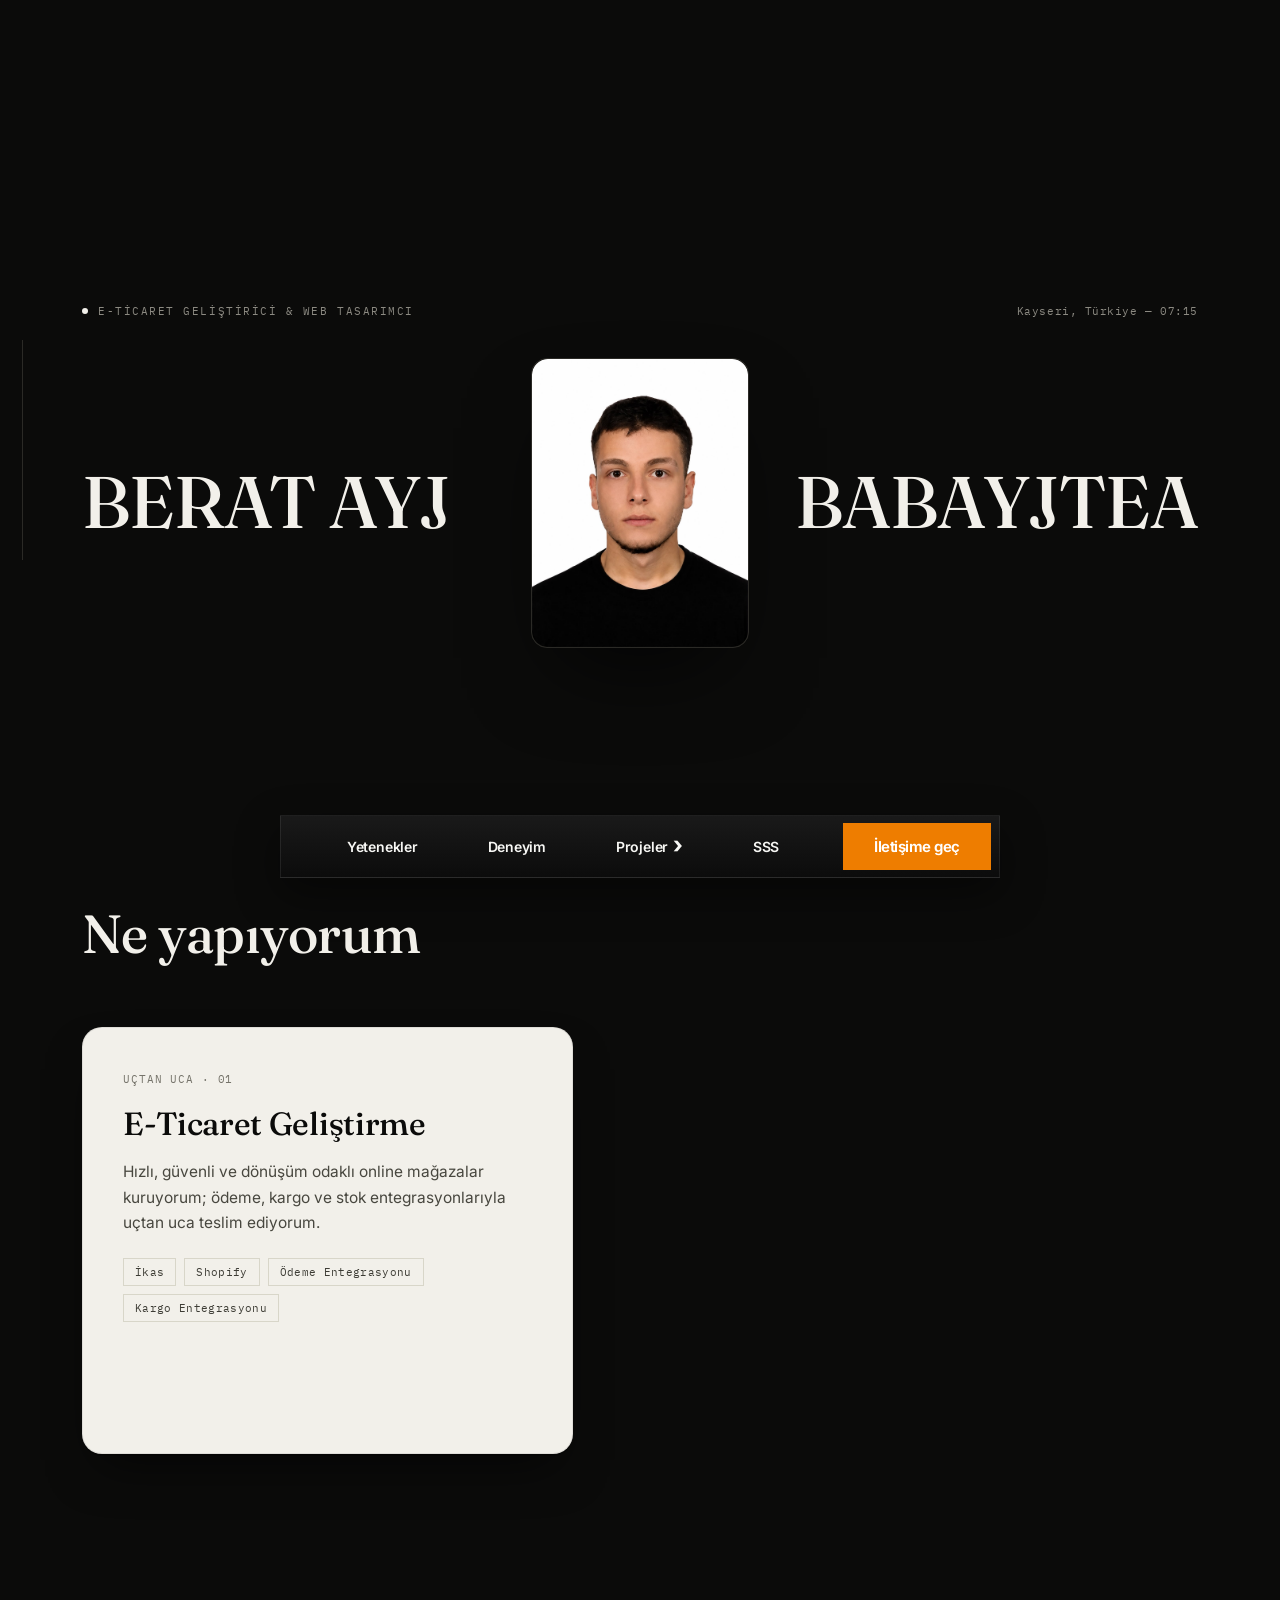
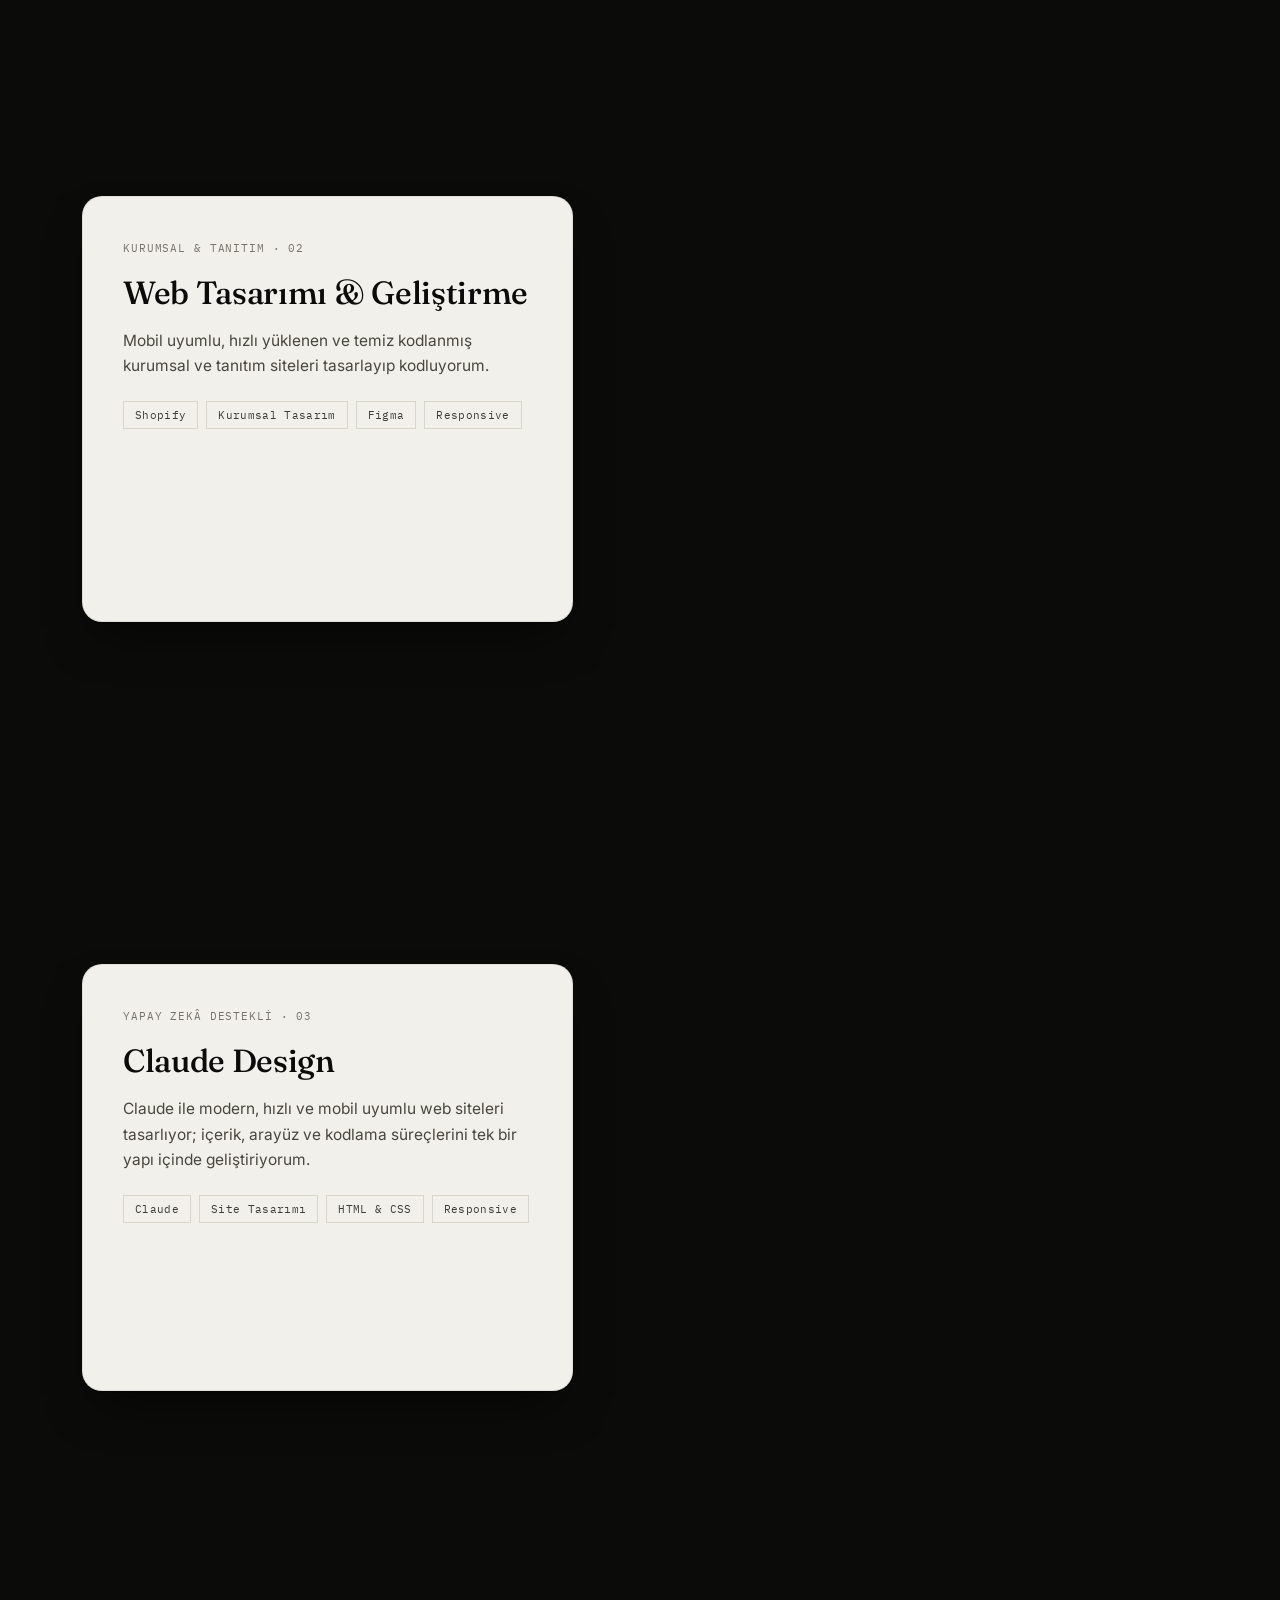
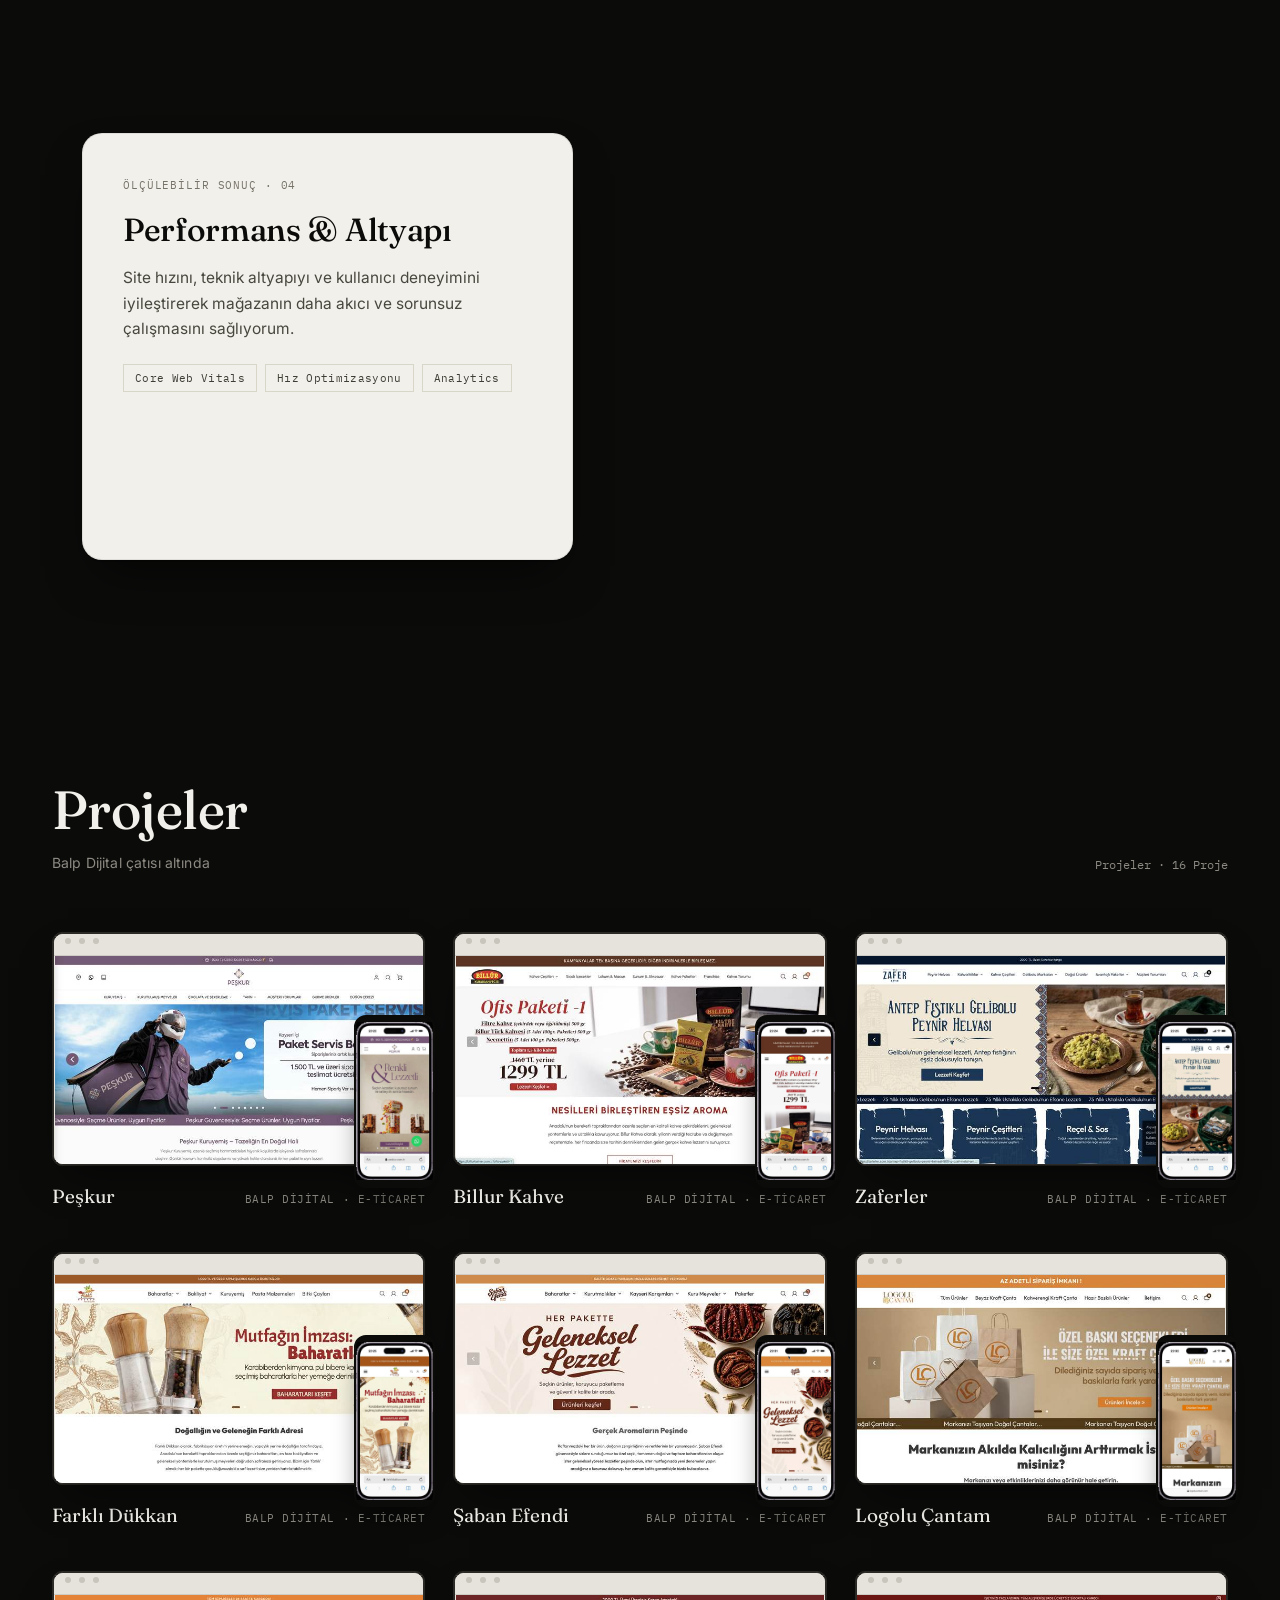
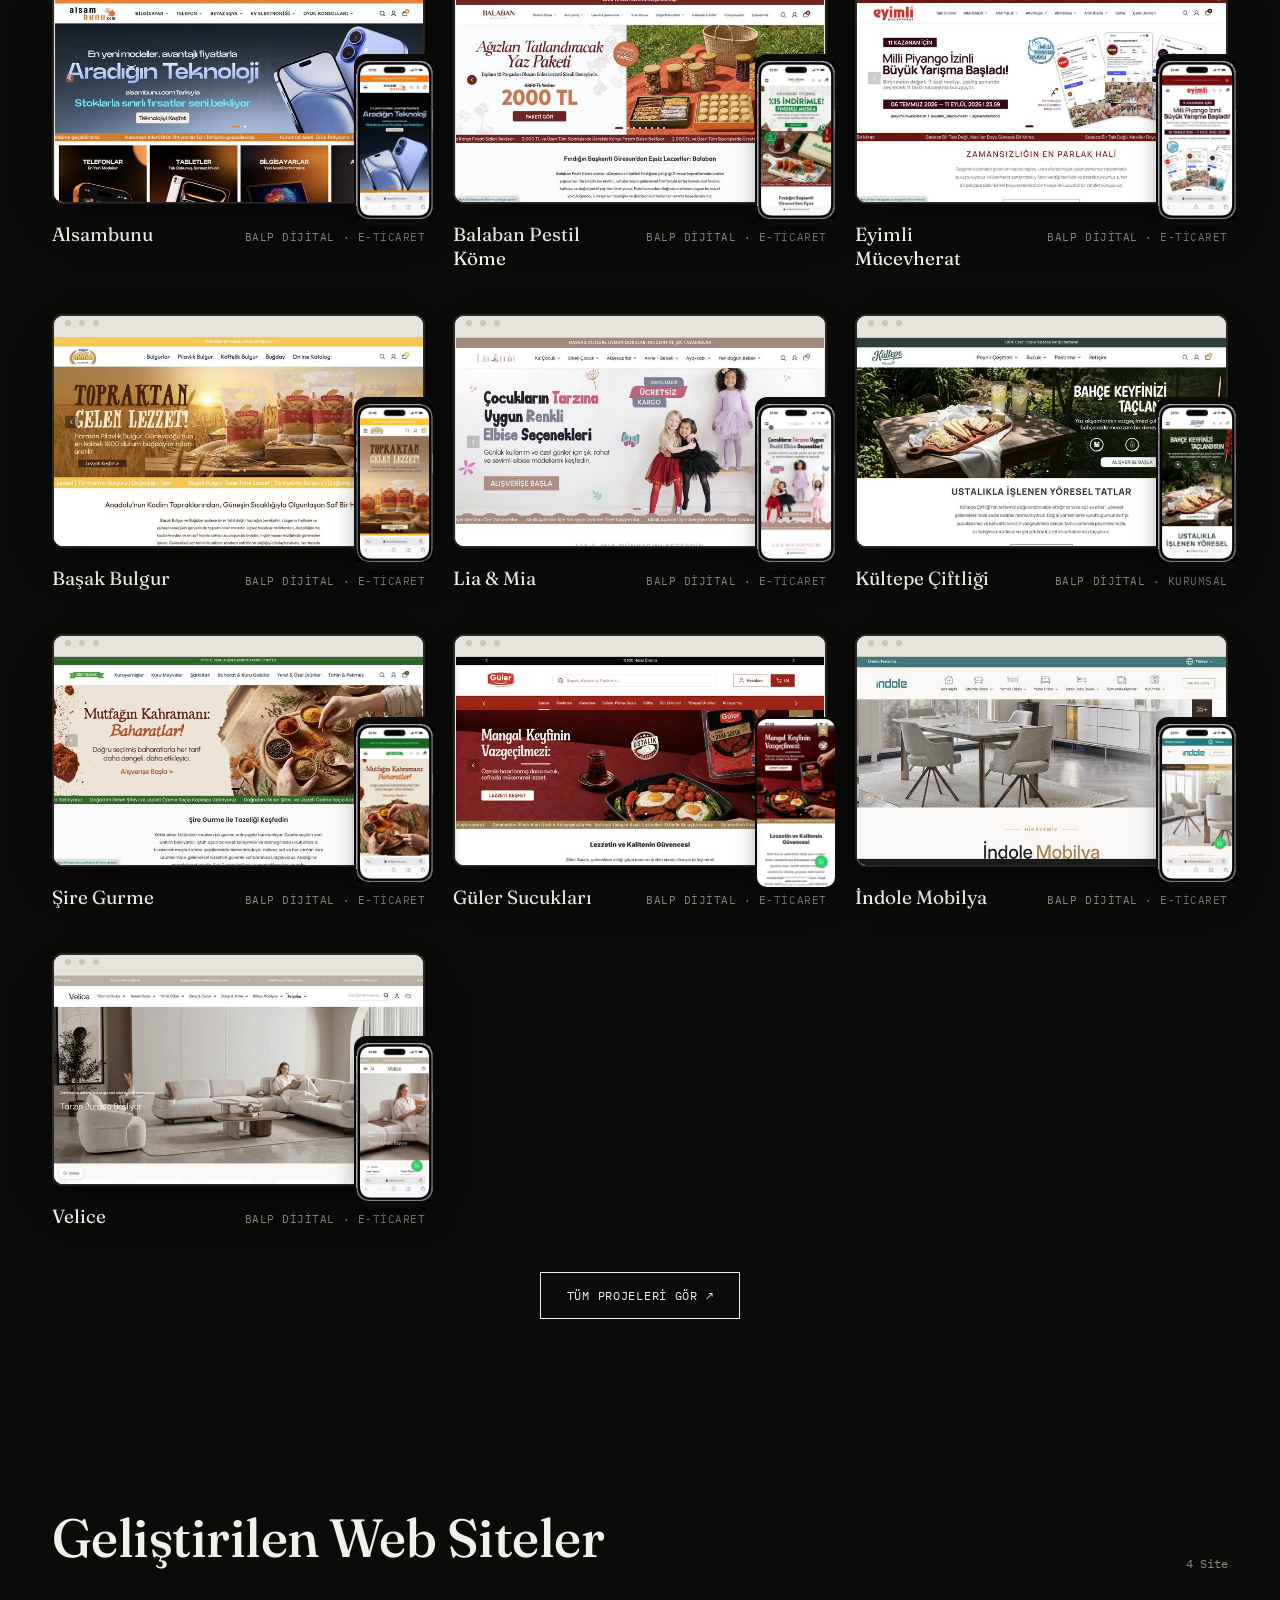
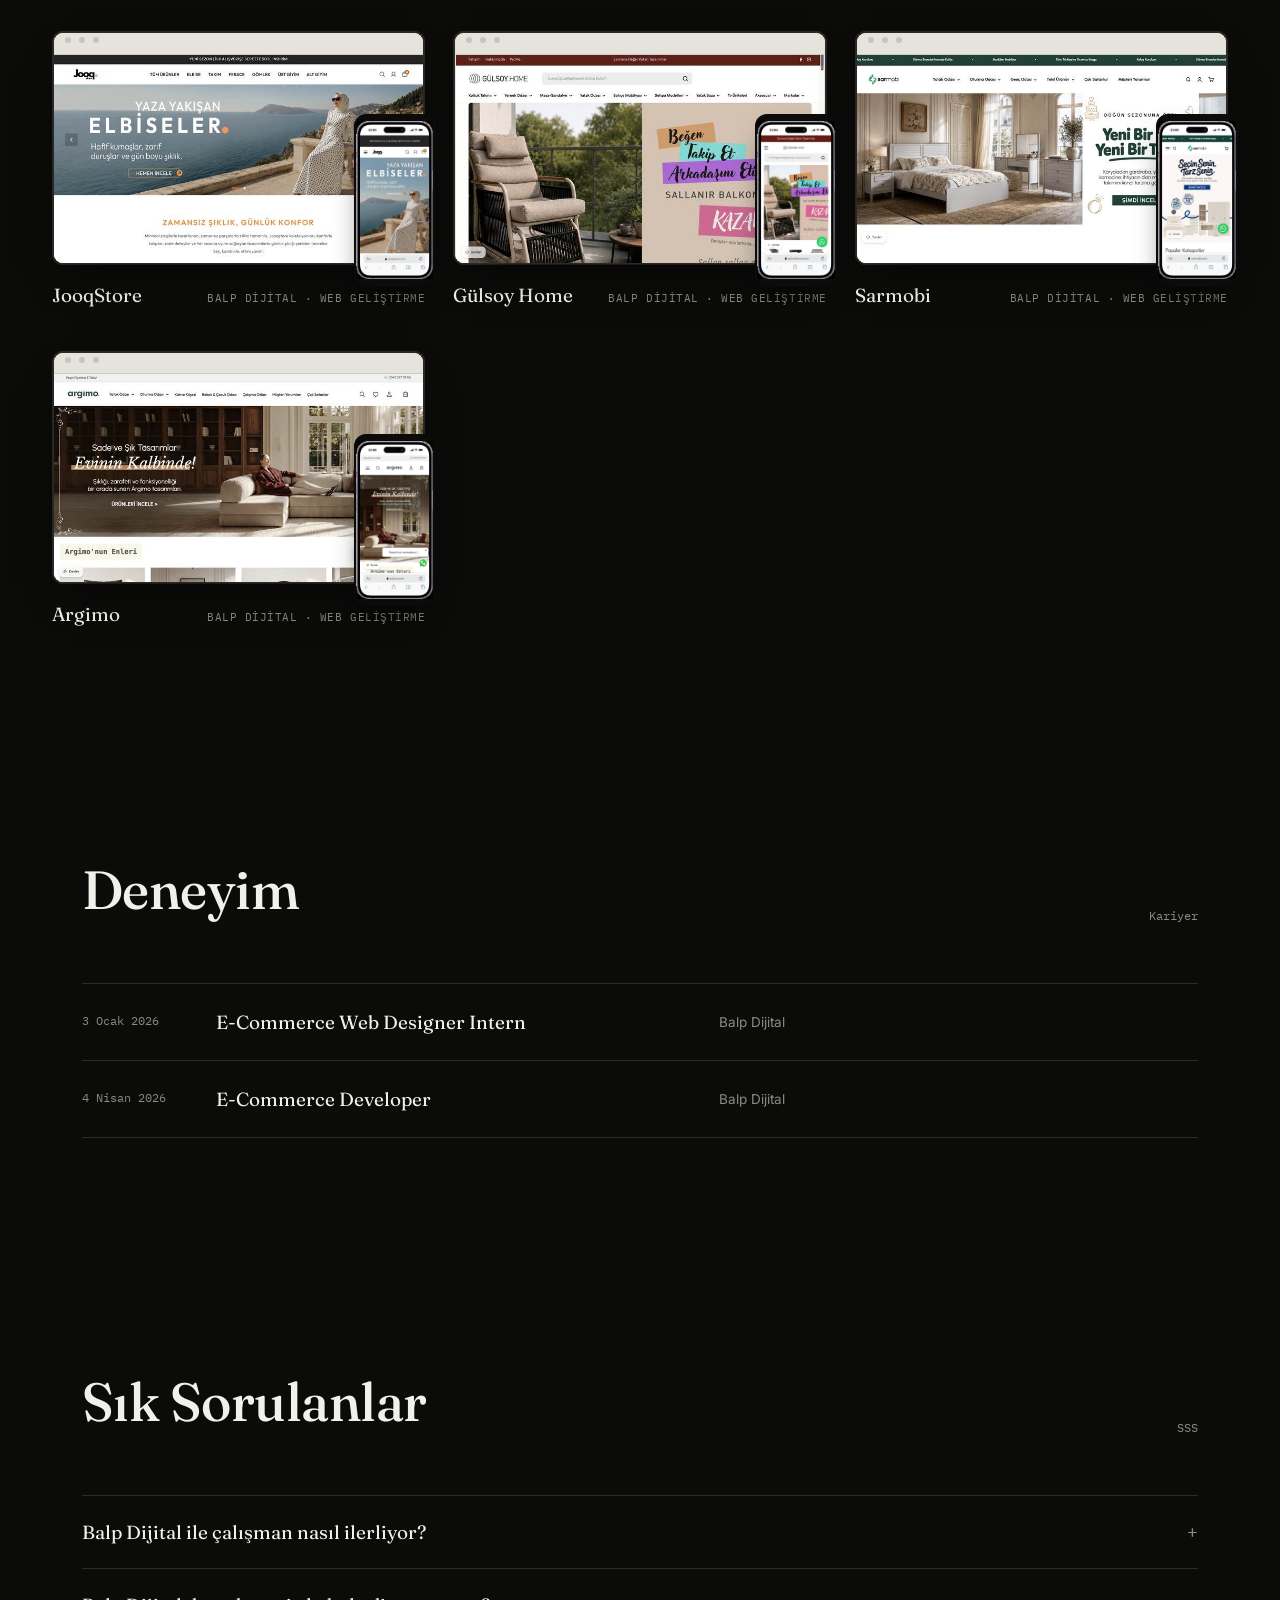
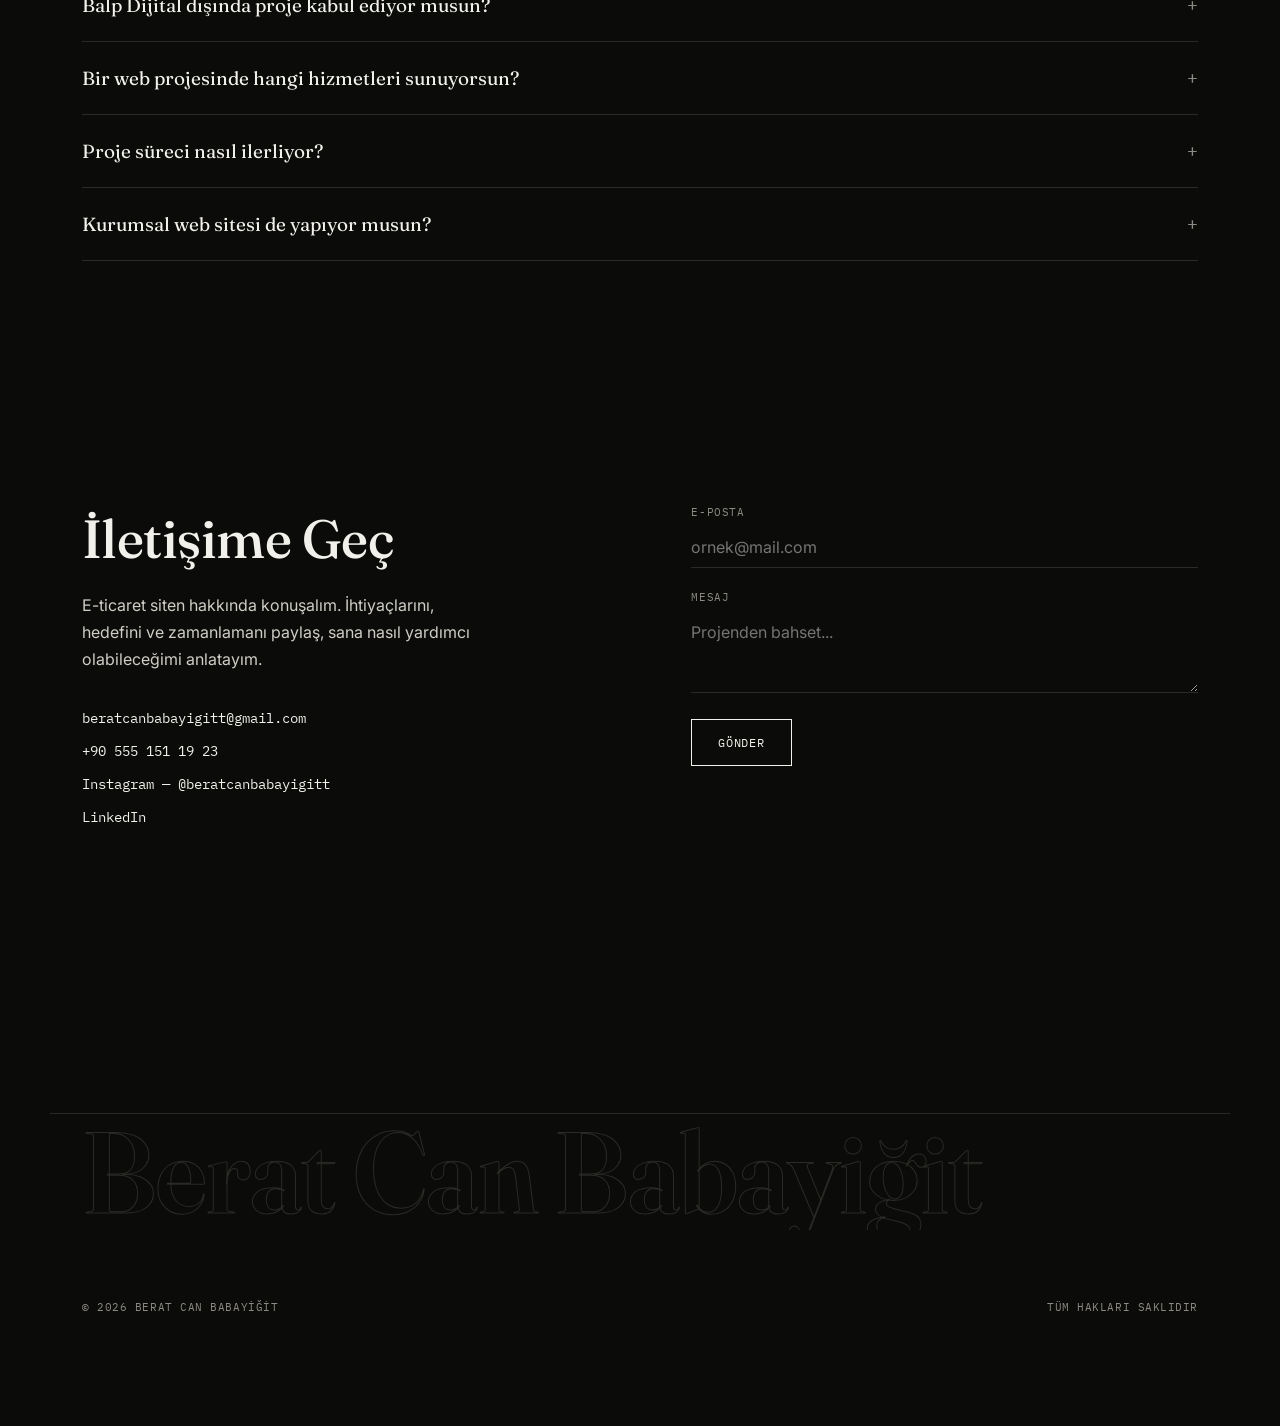
==== index.html @ f2297a09 "Yeni değişiklikler eklendi" ====
<!DOCTYPE html>

<html lang="tr">
<head><script>document.documentElement.className+=" js";</script>
<meta charset="utf-8"/>
<meta content="2NBmsCDAkSIW9YjmicXJJ6rIRU-xGAz9o6_Y6anGHxw" name="google-site-verification"/>
<meta content="width=device-width, initial-scale=1, viewport-fit=cover" name="viewport"/>
<meta content="Berat Can Babayiğit — Balp Dijital çatısı altında e-ticaret, kurumsal ve özel web sitesi tasarımı ile geliştirme projeleri." name="description"/>
<meta content="#0b0b0a" name="theme-color"/>
<meta content="Berat Can Babayiğit — Balp Dijital" property="og:title"/>
<meta content="Berat Can Babayiğit — Balp Dijital çatısı altında e-ticaret, kurumsal ve özel web sitesi tasarımı ile geliştirme projeleri." property="og:description"/>
<meta content="website" property="og:type"/>
<meta content="tr_TR" property="og:locale"/>
<meta content="summary_large_image" name="twitter:card"/>
<title>Berat Can Babayiğit</title>
<link href="https://fonts.googleapis.com" rel="preconnect"/>
<link crossorigin="" href="https://fonts.gstatic.com" rel="preconnect"/>
<link href="https://fonts.googleapis.com/css2?family=Fraunces:ital,opsz,wght@0,9..144,300;0,9..144,500;0,9..144,600;1,9..144,400&amp;family=Inter:wght@400;500;600&amp;family=IBM+Plex+Mono:wght@400;500&amp;display=swap" rel="stylesheet"/>
<style>
  :root{
    --bg:#0b0b0a;
    --bg-alt:#141412;
    --paper:#f2f0ea;
    --fg:#f2f0ea;
    --muted:#8c8a82;
    --line:#2b2a26;
    --line-soft:#1c1b18;
    --invert-bg:#f2f0ea;
    --invert-fg:#0b0b0a;
    --display:'Fraunces', serif;
    --body:'Inter', sans-serif;
    --mono:'IBM Plex Mono', monospace;
  }
  *{margin:0;padding:0;box-sizing:border-box;}
  html{scroll-behavior:smooth;}
  body{
    background:var(--bg);
    color:var(--fg);
    font-family:var(--body);
    -webkit-font-smoothing:antialiased;
    overflow-x:hidden;
  }
  ::selection{background:var(--fg);color:var(--bg);}
  a{color:inherit;text-decoration:none;}
  .wrap{max-width:1180px;margin:0 auto;padding:0 32px;}
  @media(max-width:640px){.wrap{padding:0 20px;}}

  .eyebrow{
    font-family:var(--mono);
    font-size:11px;
    letter-spacing:.14em;
    text-transform:uppercase;
    color:var(--muted);
    display:flex;align-items:center;gap:10px;
  }
  .eyebrow::before{content:'';width:6px;height:6px;background:var(--fg);border-radius:50%;flex:none;}

  /* ---------- progress rail (signature element) ---------- */
  .rail{
    position:fixed;left:22px;top:50%;transform:translateY(-50%);
    z-index:60;display:flex;flex-direction:column;gap:22px;align-items:center;
  }
  .rail-track{position:relative;width:1px;height:220px;background:var(--line);}
  .rail-fill{position:absolute;top:0;left:0;width:1px;height:0%;background:var(--fg);transition:height .15s linear;}
  .rail-dots{display:flex;flex-direction:column;gap:22px;position:absolute;top:0;left:-3px;}
  .rail-dot{width:7px;height:7px;border:1px solid var(--muted);border-radius:50%;background:var(--bg);transition:.3s;}
  .rail-dot.active{background:var(--fg);border-color:var(--fg);}
  @media(max-width:900px){.rail{display:none;}}

  /* ---------- sticky capsule navigation ---------- */
  header.site-header{
    position:fixed;
    top:20px;
    left:50%;
    transform:translateX(-50%);
    width:min(1120px,calc(100% - 40px));
    z-index:120;
    padding:10px 12px 10px 16px;
    display:flex;
    align-items:center;
    gap:18px;
    color:#f7f7f4;
    background:linear-gradient(180deg,#191919 0%,#101010 100%);
    border:1px solid rgba(255,255,255,.08);
    border-radius:999px;
    box-shadow:0 18px 48px rgba(0,0,0,.34);
    mix-blend-mode:normal;
  }
  .nav-home{
    width:54px;height:54px;flex:none;
    display:grid;place-items:center;
    border-radius:50%;
    transition:background .25s ease,transform .25s ease;
  }
  .nav-home:hover{background:rgba(255,255,255,.08);transform:translateY(-1px);}
  .nav-home svg{width:29px;height:29px;display:block;}
  .site-nav-links{
    min-width:0;flex:1;
    display:flex;align-items:center;justify-content:space-around;
    gap:clamp(18px,3vw,48px);
  }
  .site-nav-link{
    position:relative;
    font-family:var(--body);
    font-size:clamp(15px,1.5vw,22px);
    font-weight:600;
    letter-spacing:-.03em;
    white-space:nowrap;
    transition:opacity .25s ease,transform .25s ease;
  }
  .site-nav-link:hover{opacity:.72;transform:translateY(-1px);}
  .site-nav-link.portfolio-link{display:flex;align-items:center;gap:10px;}
  .site-nav-link.portfolio-link::after{
    content:'›';font-size:34px;line-height:.6;font-weight:700;transform:translateY(-1px);
  }
  .contact-pill{
    flex:none;
    min-width:218px;
    padding:20px 30px;
    border-radius:999px;
    background:#ee7d00;
    color:#fff;
    text-align:center;
    font-family:var(--body);
    font-size:clamp(17px,1.65vw,23px);
    font-weight:650;
    letter-spacing:-.035em;
    transition:transform .25s ease,filter .25s ease;
  }
  .contact-pill:hover{transform:translateY(-1px);filter:brightness(1.08);}
  @media(max-width:900px){
    header.site-header{gap:8px;padding:8px 9px 8px 12px;}
    .nav-home{width:46px;height:46px;}
    .nav-home svg{width:25px;height:25px;}
    .site-nav-links{justify-content:flex-start;overflow-x:auto;gap:22px;padding:0 8px;scrollbar-width:none;}
    .site-nav-links::-webkit-scrollbar{display:none;}
    .site-nav-link{font-size:15px;}
    .contact-pill{min-width:auto;padding:15px 20px;font-size:16px;}
  }
  @media(max-width:620px){
    header.site-header{top:10px;width:calc(100% - 20px);}
    .site-nav-link:nth-child(2),.site-nav-link:nth-child(4){display:none;}
    .contact-pill{padding:14px 16px;}
  }

  /* ---------- hero ---------- */
  .hero{
    min-height:100svh;display:flex;flex-direction:column;justify-content:center;
    padding-top:170px;padding-bottom:60px;position:relative;
  }
  .hero-top{display:flex;justify-content:space-between;align-items:flex-start;margin-bottom:40px;flex-wrap:wrap;gap:20px;}
  .clock{font-family:var(--mono);font-size:11px;color:var(--muted);text-align:right;letter-spacing:.05em;}
  .hero-name-row{display:flex;align-items:center;justify-content:space-between;gap:clamp(10px,1.5vw,22px);position:relative;}
  h1.name{
    font-family:var(--display);
    font-weight:500;
    font-size:clamp(36px,5.7vw,96px);
    line-height:.92;
    letter-spacing:-.01em;
    flex:1;
    min-width:0;
    white-space:nowrap;
  }
  h1.name.right{text-align:right;}
  h1.name .scramble{display:inline-block;}
  .hero-sub{
    margin-top:28px;max-width:560px;
    font-size:clamp(16px,2vw,20px);line-height:1.55;color:#cfcdc4;font-weight:400;
  }
  .hero-sub em{font-style:italic;font-family:var(--display);color:var(--fg);}
  .scroll-cue{
    position:absolute;bottom:30px;left:32px;
    font-family:var(--mono);font-size:11px;color:var(--muted);
    display:flex;align-items:center;gap:10px;letter-spacing:.1em;text-transform:uppercase;
  }
  .scroll-cue .bar{width:1px;height:34px;background:var(--line);position:relative;overflow:hidden;}
  .scroll-cue .bar::after{content:'';position:absolute;top:-100%;left:0;width:100%;height:100%;background:var(--fg);animation:cue 1.8s infinite;}
  @keyframes cue{to{top:100%;}}

  /* ---------- media slot (hero layout spacer, invisible) ---------- */
  .media-slot{flex:none;width:clamp(145px,17vw,225px);aspect-ratio:3/4;visibility:hidden;}
  @media(max-width:760px){
    .hero-name-row{flex-direction:column;align-items:flex-start;gap:22px;}
    h1.name.right{text-align:left;}
    .media-slot{width:150px;order:-1;align-self:center;}
  }

  /* ---------- media frame: single traveling element (hero -> dock in skills) ---------- */
  .media-frame{
    position:fixed;top:0;left:0;
    border-radius:16px;overflow:visible;
    z-index:40;opacity:0;pointer-events:none;
    transform-origin:center center;
    transform-style:preserve-3d;
    will-change:transform,top,left,width,height;
  }
  .media-face{
    position:absolute;inset:0;border-radius:16px;overflow:hidden;
    border:1px solid var(--line);
    box-shadow:0 40px 90px -30px rgba(0,0,0,.75);
    backface-visibility:hidden;-webkit-backface-visibility:hidden;
  }
  .media-front{background:#1c1b17;}
  .media-back{transform:rotateY(180deg);background:#0b0b0a;}
  .media-video{position:absolute;inset:0;width:100%;height:100%;object-fit:cover;background:#0b0b0a;}
  .media-ph{
    position:absolute;inset:0;pointer-events:none;
    background:
      radial-gradient(circle at 50% 38%, #2a2924 0%, #1c1b17 55%, #141310 100%);
    display:flex;align-items:center;justify-content:center;
  }
  .media-ph svg{width:46%;height:46%;opacity:.9;}
  .media-tag{
    position:absolute;bottom:14px;left:16px;
    font-family:var(--mono);font-size:10px;color:var(--muted);letter-spacing:.04em;
  }

  /* ---------- marquee ---------- */
  .marquee-strip{border-top:1px solid var(--line);border-bottom:1px solid var(--line);overflow:hidden;padding:16px 0;}
  .marquee-track{display:flex;width:max-content;animation:scroll-x 28s linear infinite;}
  .marquee-track span{
    font-family:var(--mono);font-size:13px;letter-spacing:.08em;text-transform:uppercase;
    color:var(--muted);padding:0 22px;white-space:nowrap;
  }
  .marquee-track span::after{content:'✱';margin-left:22px;color:var(--line);}
  @keyframes scroll-x{from{transform:translateX(0);}to{transform:translateX(-50%);}}

  /* ---------- section shell ---------- */
  section{padding:130px 0;position:relative;}
  @media(max-width:760px){section{padding:80px 0;}}
  .section-head{display:flex;justify-content:space-between;align-items:flex-end;margin-bottom:60px;gap:24px;flex-wrap:wrap;}
  .section-title{font-family:var(--display);font-weight:500;font-size:clamp(30px,4.2vw,54px);letter-spacing:-.01em;}
  .section-num{font-family:var(--mono);font-size:12px;color:var(--muted);}

  html.js .reveal{opacity:0;transform:translateY(28px);transition:opacity .8s ease,transform .8s ease;}
  html.js .reveal.in{opacity:1;transform:translateY(0);}

  /* ---------- stacking cards (skills) ---------- */
  .stack-layout{display:grid;grid-template-columns:1fr 1.15fr;gap:60px;align-items:start;}
  @media(max-width:900px){.stack-layout{grid-template-columns:1fr;}}
  .stack-visual{order:2;position:sticky;top:128px;align-self:start;}
  @media(max-width:900px){.stack-visual{display:none;}}
  .stack-visual-inner{
    width:100%;max-width:320px;margin-left:auto;aspect-ratio:3/4;
    visibility:hidden;
  }
  .stack-cards{order:1;position:relative;}
  .stack-card-slot{position:relative;height:80vh;min-height:460px;}
  /* Her yeni kart, önceki kartın üzerinde görünür. */
  .stack-card-slot .stack-card{position:relative;}
  .stack-card-slot:last-child{height:95vh;min-height:520px;}
  .stack-card{
    background:var(--invert-bg);color:var(--invert-fg);
    border-radius:20px;padding:44px 40px;min-height:280px;
    box-shadow:0 24px 50px -18px rgba(0,0,0,.65), 0 2px 0 rgba(0,0,0,.25);
    border:1px solid rgba(0,0,0,.08);
    box-sizing:border-box;overflow:hidden;
  }
  .stack-card .num{
    display:block;font-family:var(--mono);font-size:11px;color:#75736a;
    text-transform:uppercase;letter-spacing:.08em;margin-bottom:18px;
  }
  .stack-card h3{font-family:var(--display);font-weight:500;font-size:clamp(24px,3vw,32px);margin-bottom:16px;letter-spacing:-.01em;}
  .stack-card p{font-size:15.5px;line-height:1.65;color:#48473f;max-width:460px;margin-bottom:22px;}
  .stack-card .tags{display:flex;flex-wrap:wrap;gap:8px;}
  .stack-card .tags span{
    font-family:var(--mono);font-size:11px;color:#3d3c35;
    border:1px solid #d8d6c9;padding:6px 11px;letter-spacing:.03em;
  }

  .skills-spacer{height:160px;}
  @media(max-width:760px){.skills-spacer{height:80px;}}

  .cta-row{display:flex;gap:14px;flex-wrap:wrap;margin-top:8px;}
  .btn{
    font-family:var(--mono);font-size:12px;letter-spacing:.06em;text-transform:uppercase;
    padding:15px 26px;border:1px solid var(--fg);position:relative;overflow:hidden;display:inline-block;
  }
  .btn span{position:relative;z-index:2;transition:color .35s ease;}
  .btn::before{content:'';position:absolute;inset:0;background:var(--fg);transform:translateY(101%);transition:transform .35s ease;}
  .btn:hover::before{transform:translateY(0);}
  .btn:hover span{color:var(--bg);}
  .btn.ghost{border-color:var(--line);color:var(--muted);}

  /* ---------- portfolio ---------- */
  /* Görsel kalitesini koruyan, dengeli genişlikte portföy yapısı. */
  #work.wrap,#dev-sites.wrap{max-width:1240px;}
  /* Projeler ile geliştirilen siteler başlığı arasında daha belirgin nefes alanı. */
  #dev-sites{padding-top:190px;}
  @media(max-width:760px){#dev-sites{padding-top:120px;}}
  .work-grid{display:grid;grid-template-columns:repeat(3,minmax(0,1fr));gap:44px 28px;}
  @media(max-width:1040px){.work-grid{grid-template-columns:repeat(2,minmax(0,1fr));}}
  @media(max-width:640px){.work-grid{grid-template-columns:1fr;gap:44px;}}
  .work-item{display:block;cursor:pointer;}
  .wi-visual{
    position:relative;aspect-ratio:16/10;
    background:var(--line-soft);border:1px solid var(--line);border-radius:10px;
  }
  .wi-desktop{
    position:absolute;inset:0;border-radius:10px;overflow:hidden;
    border:1px solid var(--line);box-shadow:0 20px 40px -15px rgba(0,0,0,.6);
    background:#e9e7e0;
  }
  .wi-desktop::before{
    content:'';position:absolute;top:0;left:0;right:0;height:9%;min-height:16px;
    background:#e5e3db;border-bottom:1px solid rgba(0,0,0,.1);z-index:2;
  }
  .wi-desktop::after{
    content:'';position:absolute;top:0;left:3%;width:6px;height:6px;border-radius:50%;
    background:#c7c5bc;box-shadow:14px 0 0 #c7c5bc,28px 0 0 #c7c5bc;
    transform:translateY(4px);z-index:3;
  }
  .wi-mobile{
    position:absolute;right:-6%;bottom:-12%;width:25%;aspect-ratio:9/19;
    border-radius:12px;overflow:hidden;border:2px solid var(--bg);
    box-shadow:0 14px 30px -12px rgba(0,0,0,.7);background:var(--bg);z-index:4;
  }
  .wi-desktop .ph,.wi-mobile .ph{
    position:absolute;inset:0;
    background:repeating-linear-gradient(135deg, transparent, transparent 8px, var(--line-soft) 8px, var(--line-soft) 9px);
    transition:transform .6s cubic-bezier(.16,1,.3,1);
  }
  .wi-desktop img,.wi-mobile img{position:absolute;width:100%;height:100%;}
  .wi-desktop img{
    inset:0;top:9%;height:91%;
    object-fit:contain;object-position:top center;background:#e9e7e0;
    transition:transform .6s cubic-bezier(.16,1,.3,1);
  }
  .wi-mobile img{inset:0;object-fit:contain;background:var(--bg);}
  .work-item:hover .wi-desktop .ph{transform:scale(1.02);}
  .work-item:hover .wi-desktop img{transform:scale(1.01);}
  .wi-meta{margin-top:18px;display:flex;justify-content:space-between;align-items:baseline;gap:12px;}
  .wi-meta .t{font-family:var(--display);font-size:19px;display:flex;align-items:center;gap:8px;}
  .wi-meta .c{font-family:var(--mono);font-size:10.5px;color:var(--muted);letter-spacing:.05em;text-transform:uppercase;white-space:nowrap;}
  .wi-arrow{font-family:var(--mono);font-size:14px;color:var(--muted);opacity:0;transform:translateX(-4px);transition:.3s ease;}
  .work-item:hover .wi-arrow{opacity:1;transform:translateX(0);}


  /* ---------- geliştirilen web siteleri: geniş ve kırpılmayan önizleme ---------- */
  #work .wi-mobile,#dev-sites .wi-mobile{
    right:-3%;
    bottom:-10%;
    width:22%;
  }

  /* Deneyim ve SSS başlıklarının önceki bölümlerle sıkışmasını önler. */
  .section-spaced{padding-top:230px;}

  @media(max-width:760px){
    #work .wi-mobile,#dev-sites .wi-mobile{right:-1%;bottom:-8%;width:21%;}
    .section-spaced{padding-top:130px;}
  }

  /* ---------- timeline ---------- */
  .timeline{border-top:1px solid var(--line);}
  .t-row{
    display:grid;grid-template-columns:110px 1fr 1fr;gap:24px;padding:26px 0;border-bottom:1px solid var(--line);
  }
  @media(max-width:700px){.t-row{grid-template-columns:70px 1fr;}.t-row .t-org{grid-column:2;margin-top:-10px;}}
  .t-row .t-year{font-family:var(--mono);font-size:12px;color:var(--muted);padding-top:3px;}
  .t-row .t-role{font-family:var(--display);font-size:19px;}
  .t-row .t-org{font-size:13.5px;color:var(--muted);align-self:center;}

  /* ---------- testimonials ---------- */
  .stat-row{display:grid;grid-template-columns:repeat(3,1fr);border-top:1px solid var(--line);}
  @media(max-width:700px){.stat-row{grid-template-columns:1fr;}}
  .stat-item{padding:34px 24px;border-bottom:1px solid var(--line);border-left:1px solid var(--line);}
  .stat-item:first-child{border-left:none;}
  @media(max-width:700px){.stat-item{border-left:none;}}
  .stat-item .num{font-family:var(--display);font-size:40px;font-weight:500;}
  .stat-item .label{margin-top:10px;font-family:var(--mono);font-size:11px;color:var(--muted);letter-spacing:.05em;text-transform:uppercase;}

  /* ---------- faq ---------- */
  .faq{border-top:1px solid var(--line);}
  .faq-row{border-bottom:1px solid var(--line);padding:24px 0;cursor:pointer;}
  .faq-q{display:flex;justify-content:space-between;align-items:center;font-family:var(--display);font-size:19px;}
  .faq-q .plus{font-family:var(--mono);font-size:18px;color:var(--muted);transition:transform .3s ease;}
  .faq-row.open .plus{transform:rotate(45deg);}
  .faq-a{max-height:0;overflow:hidden;transition:max-height .4s ease;}
  .faq-row.open .faq-a{max-height:420px;}
  .faq-a p{padding-top:14px;color:#b9b7ae;font-size:14.5px;line-height:1.65;max-width:640px;}

  /* ---------- contact ---------- */
  #contact{padding-top:190px;padding-bottom:180px;}
  .contact-wrap{
    display:grid;grid-template-columns:1fr 1fr;gap:clamp(76px,8vw,130px);
    align-items:start;padding-top:54px;
  }
  @media(max-width:820px){
    #contact{padding-top:130px;padding-bottom:120px;}
    .contact-wrap{grid-template-columns:1fr;gap:54px;padding-top:34px;}
  }
  .field{margin-bottom:22px;}
  .field label{display:block;font-family:var(--mono);font-size:11px;color:var(--muted);text-transform:uppercase;letter-spacing:.06em;margin-bottom:8px;}
  .field input,.field textarea{
    width:100%;background:transparent;border:none;border-bottom:1px solid var(--line);
    color:var(--fg);font-family:var(--body);font-size:16px;padding:10px 0;outline:none;transition:border-color .3s ease;
  }
  .field input:focus,.field textarea:focus{border-color:var(--fg);}
  .contact-side p{color:#cfcdc4;font-size:16px;line-height:1.7;max-width:400px;}
  .contact-side{padding-bottom:42px;}
  .contact-links{margin-top:36px;padding-bottom:64px;display:flex;flex-direction:column;gap:14px;}
  .contact-links a{font-family:var(--mono);font-size:14px;border-bottom:1px solid transparent;width:max-content;transition:border-color .3s ease;}
  .contact-links a:hover{border-color:var(--fg);}

  footer{border-top:1px solid var(--line);padding:60px 0 30px;}
  .foot-ghost{
    font-family:var(--display);font-weight:600;font-size:clamp(40px,9vw,140px);
    line-height:1;letter-spacing:-.01em;white-space:nowrap;overflow:hidden;
    color:transparent;-webkit-text-stroke:1px var(--line);text-stroke:1px var(--line);
    margin-bottom:-.15em;user-select:none;
  }
  .foot-marquee{overflow:hidden;padding:20px 0;border-bottom:1px solid var(--line);margin-bottom:30px;}
  .foot-marquee .marquee-track{animation-duration:22s;}
  .foot-marquee span{font-family:var(--display);font-size:clamp(28px,6vw,64px);font-style:italic;color:var(--fg);padding:0 26px;}
  .foot-marquee span::after{content:'';margin:0;}
  .foot-bottom{display:flex;justify-content:space-between;flex-wrap:wrap;gap:14px;font-family:var(--mono);font-size:11px;color:var(--muted);letter-spacing:.05em;text-transform:uppercase;}

  .note-tag{
    display:inline-block;margin-top:6px;font-family:var(--mono);font-size:10.5px;color:#6b6a63;
    border:1px dashed var(--line);padding:3px 8px;letter-spacing:.03em;text-transform:none;
  }

  /* ---------- preloader ---------- */
  #preloader{
    position:fixed;inset:0;z-index:200;background:var(--bg);
    display:flex;align-items:center;justify-content:center;flex-direction:column;
    transition:transform .9s cubic-bezier(.76,0,.24,1);
  }
  #preloader.leave{transform:translateY(-100%);}
  #preloader .greet{
    font-family:var(--display);font-weight:500;font-style:italic;
    font-size:clamp(48px,12vw,140px);letter-spacing:-.01em;
    opacity:0;transform:translateY(16px) scale(.96);
    transition:opacity .35s ease,transform .35s ease;
  }
  #preloader .greet.show{opacity:1;transform:translateY(0) scale(1);}
  #preloader .greet{max-width:92vw;text-align:center;line-height:1.04;}
  /* Uzun ifadeler tasmasin */
  #preloader .greet.long{font-size:clamp(30px,7.4vw,96px);font-style:normal;}
  #preloader .lang-tag{
    position:absolute;bottom:38px;font-family:var(--mono);font-size:11px;color:var(--muted);
    letter-spacing:.15em;text-transform:uppercase;
  }
  #preloader .pbar{position:absolute;bottom:0;left:0;height:2px;background:var(--fg);width:0%;transition:width .25s ease;}
  html.skip-preloader #preloader{display:none!important;}
  body.locked{overflow:hidden;height:100vh;}


  /* ---------- final layout corrections ---------- */
  body{padding-bottom:112px;}

  /* Compact bottom-centered capsule navigation, matching the supplied reference. */
  header.site-header{
    top:auto;
    bottom:22px;
    width:min(720px,calc(100% - 36px));
    min-height:62px;
    padding:7px 8px 7px 10px;
    gap:8px;
    border-radius:0;
    background:linear-gradient(180deg,rgba(26,26,26,.98),rgba(12,12,12,.98));
    box-shadow:0 16px 44px rgba(0,0,0,.46);
  }
  .nav-home{width:46px;height:46px;}
  .nav-home svg{width:23px;height:23px;}
  .site-nav-links{
    gap:8px;
    justify-content:space-evenly;
    overflow:visible;
    padding:0 4px;
  }
  .site-nav-link{
    font-size:14px;
    font-weight:600;
    letter-spacing:-.015em;
    padding:12px 10px;
  }
  .site-nav-link.portfolio-link{gap:5px;}
  .site-nav-link.portfolio-link::after{font-size:24px;}
  .contact-pill{
    min-width:148px;
    padding:14px 20px;
    font-size:15px;
    font-weight:650;
  }

  /* The top navigation no longer consumes hero space. */
  .hero{padding-top:112px;}

  /* Native sticky card stack: every later card stays above earlier cards and
     all cards release naturally when the skills section ends. */
  .stack-cards{position:relative;padding-bottom:12vh;}
  .stack-card-slot{
    height:auto;
    min-height:0;
    position:sticky;
    margin-bottom:58vh;
  }
  .stack-card-slot:nth-child(1){top:96px;z-index:21;}
  .stack-card-slot:nth-child(2){top:130px;z-index:22;}
  .stack-card-slot:nth-child(3){top:164px;z-index:23;}
  .stack-card-slot:last-child{height:auto;min-height:0;margin-bottom:0;}
  .stack-card-slot .stack-card{
    position:relative !important;
    top:auto !important;
    left:auto !important;
    width:100% !important;
    height:auto !important;
    z-index:auto !important;
  }
  .stack-visual{top:96px;}
  .skills-spacer{height:90px;}

  /* Keep section transitions clean after the card stack. */
  #work{padding-top:155px;}
  #dev-sites{padding-top:185px;}

  @media(max-width:900px){
    body{padding-bottom:94px;}
    header.site-header{
      bottom:12px;
      width:calc(100% - 20px);
      min-height:56px;
      padding:6px 7px;
    }
    .nav-home{width:42px;height:42px;}
    .site-nav-links{justify-content:flex-start;overflow-x:auto;gap:2px;padding:0 2px;}
    .site-nav-link{font-size:13px;padding:10px 9px;}
    .contact-pill{min-width:auto;padding:12px 15px;font-size:13px;}
    .stack-card-slot{position:relative;top:auto !important;margin-bottom:24px;}
    .stack-cards{padding-bottom:0;}
    .stack-card{min-height:0;}
    #work{padding-top:110px;}
    #dev-sites{padding-top:130px;}
  }
  @media(max-width:620px){
    header.site-header{top:auto;bottom:10px;width:calc(100% - 16px);}
    .site-nav-link:nth-child(2),.site-nav-link:nth-child(4){display:none;}
    .contact-pill{padding:11px 13px;}
    .hero{padding-top:84px;}
  }



  /* ===== Targeted correction: Ne yapıyorum card stack ===== */
  #skills .stack-layout{
    align-items:start;
  }
  #skills .stack-cards{
    position:relative;
    width:100%;
    padding-bottom:62vh;
  }
  #skills .stack-card-slot,
  #skills .stack-card-slot:last-child{
    position:sticky;
    top:112px;
    height:auto;
    min-height:0;
    margin-bottom:34vh;
  }
  #skills .stack-card-slot:nth-child(1){z-index:31;}
  #skills .stack-card-slot:nth-child(2){z-index:32;}
  #skills .stack-card-slot:nth-child(3){z-index:33;}
  #skills .stack-card-slot:last-child{margin-bottom:0;}
  #skills .stack-card-slot .stack-card{
    position:relative !important;
    inset:auto !important;
    width:100% !important;
    height:320px !important;
    min-height:320px !important;
    margin:0 !important;
    transform:none !important;
  }

  /* Projects supporting line */
  #work .section-title-group{display:flex;flex-direction:column;align-items:flex-start;}
  #work .section-subtitle{
    margin-top:10px;
    font-family:var(--body);
    font-size:14px;
    font-weight:400;
    line-height:1.4;
    letter-spacing:.01em;
    color:var(--muted);
  }

  /* Keep the legal line clear of the large footer name. */
  footer{padding-bottom:110px;}
  footer .foot-ghost{margin-bottom:48px;}
  footer .foot-bottom{padding-top:22px;}

  @media(max-width:900px){
    #skills .stack-cards{padding-bottom:0;}
    #skills .stack-card-slot,
    #skills .stack-card-slot:last-child{
      position:relative;
      top:auto;
      margin-bottom:24px;
    }
    #skills .stack-card-slot .stack-card{
      height:auto !important;
      min-height:0 !important;
    }
    footer{padding-bottom:104px;}
    footer .foot-ghost{margin-bottom:30px;}
    footer .foot-bottom{padding-top:18px;}
  }

  /* ===== FINAL SKILLS STACK — stable 4-card overlay ===== */
  #skills{
    --skill-card-height:426.667px;
    --skill-stick-top:110px;
    --skill-scroll-gap:clamp(270px,38vh,390px);
    padding-bottom:24px;
  }
  #skills .stack-layout{
    display:grid;
    grid-template-columns:minmax(0,1fr) minmax(300px,1.15fr);
    gap:60px;
    align-items:start;
    overflow:visible;
  }
  #skills .stack-cards{
    position:relative !important;
    width:100%;
    padding:0 !important;
    overflow:visible;
  }
  #skills .stack-card-slot,
  #skills .stack-card-slot:last-child{
    position:sticky !important;
    top:var(--skill-stick-top) !important;
    left:auto !important;
    width:100% !important;
    height:var(--skill-card-height) !important;
    min-height:var(--skill-card-height) !important;
    margin:0 !important;
    transform:none !important;
  }
  #skills .stack-card-slot:nth-of-type(1){z-index:41 !important;}
  #skills .stack-card-slot:nth-of-type(3){z-index:42 !important;}
  #skills .stack-card-slot:nth-of-type(5){z-index:43 !important;}
  #skills .stack-card-slot:nth-of-type(7){z-index:44 !important;}
  #skills .stack-card-slot .stack-card{
    position:relative !important;
    inset:auto !important;
    width:100% !important;
    height:100% !important;
    min-height:100% !important;
    margin:0 !important;
    transform:none !important;
    overflow:hidden;
  }
  #skills .stack-scroll-gap{
    height:var(--skill-scroll-gap);
    pointer-events:none;
  }
  #skills .stack-scroll-tail{
    height:120px;
    pointer-events:none;
  }
  #skills .stack-visual{
    position:sticky !important;
    top:var(--skill-stick-top) !important;
    align-self:start;
  }
  #skills .stack-visual-inner{
    width:100%;
    max-width:320px;
    margin-left:auto;
    aspect-ratio:3/4;
  }
  .skills-spacer{height:0 !important;}
  #work{padding-top:72px !important;}

  @media(max-width:900px){
    #skills{
      --skill-card-height:auto;
      padding-bottom:34px;
    }
    #skills .stack-layout{grid-template-columns:1fr;gap:28px;}
    #skills .stack-cards{padding:0 !important;}
    #skills .stack-visual{display:none;}
    #skills .stack-scroll-gap,
    #skills .stack-scroll-tail{display:none;}
    #skills .stack-card-slot,
    #skills .stack-card-slot:last-child{
      position:relative !important;
      top:auto !important;
      height:auto !important;
      min-height:0 !important;
      margin:0 0 24px 0 !important;
    }
    #skills .stack-card-slot .stack-card{
      height:auto !important;
      min-height:0 !important;
    }
    #work{padding-top:70px !important;}
  }


  /* ===== MOBILE-ONLY LAYOUT REFINEMENTS ===== */
  @media(max-width:900px){
    /* Remove the small dot beside the mobile role label. */
    .eyebrow::before{display:none!important;}
    .eyebrow{gap:0;}

    /* Keep the hero media on the left as a fixed composition element. */
    .hero-name-row{gap:14px;}
    .media-slot{
      width:clamp(124px,36vw,150px)!important;
      align-self:flex-start!important;
      margin:8px 0 12px 10px;
    }

    /* Alternate the skill cards with a controlled broken/angled rhythm. */
    #skills .stack-cards{padding:8px 7px 0!important;}
    #skills .stack-card-slot,
    #skills .stack-card-slot:last-child{
      width:calc(100% - 12px)!important;
      margin:0 auto 30px!important;
      overflow:visible!important;
    }
    #skills .stack-card-slot:nth-of-type(1) .stack-card{
      transform:translateX(-4px) rotate(-1.7deg)!important;
      transform-origin:18% 50%!important;
    }
    #skills .stack-card-slot:nth-of-type(3) .stack-card{
      transform:translateX(5px) rotate(1.55deg)!important;
      transform-origin:82% 50%!important;
    }
    #skills .stack-card-slot:nth-of-type(5) .stack-card{
      transform:translateX(-3px) rotate(-1.25deg)!important;
      transform-origin:18% 50%!important;
    }
    #skills .stack-card-slot:nth-of-type(7) .stack-card{
      transform:translateX(4px) rotate(1.35deg)!important;
      transform-origin:82% 50%!important;
    }

    /* Keep the large footer name inside the mobile viewport. */
    footer .foot-ghost{
      width:100%;
      font-size:clamp(29px,9.4vw,40px)!important;
      line-height:.96;
      letter-spacing:-.035em;
      white-space:nowrap;
      overflow:visible;
      margin-bottom:34px!important;
    }
    footer .foot-bottom{
      display:flex;
      flex-direction:column;
      align-items:flex-start;
      justify-content:flex-start;
      flex-wrap:nowrap;
      gap:22px;
      max-width:100%;
      padding-top:0!important;
    }
    footer .foot-bottom span{
      display:block;
      width:max-content;
      max-width:100%;
      white-space:nowrap;
    }
  }

  @media(max-width:620px){
    /* Compact mobile capsule: home icon remains visible and text fits naturally. */
    header.site-header{
      display:grid;
      grid-template-columns:40px minmax(0,1fr) minmax(88px,auto);
      align-items:center;
      gap:4px;
      width:calc(100% - 12px);
      min-height:54px;
      padding:6px;
    }
    .nav-home{width:40px;height:40px;}
    .nav-home svg{width:21px;height:21px;}
    .site-nav-links{
      display:grid;
      grid-template-columns:repeat(2,minmax(0,1fr));
      align-items:center;
      gap:0;
      min-width:0;
      overflow:visible;
      padding:0;
    }
    .site-nav-link{
      min-width:0;
      padding:9px 3px;
      font-size:clamp(10.5px,3vw,12px);
      text-align:center;
      overflow:hidden;
      text-overflow:ellipsis;
    }
    .site-nav-link.portfolio-link{justify-content:center;gap:2px;}
    .site-nav-link.portfolio-link::after{font-size:19px;}
    .contact-pill{
      min-width:88px;
      padding:11px 9px;
      font-size:clamp(10.5px,2.85vw,12px);
      white-space:nowrap;
    }
    footer .foot-bottom{font-size:11px;letter-spacing:.05em;}
  }

  @media(max-width:360px){
    header.site-header{grid-template-columns:38px minmax(0,1fr) 84px;}
    .nav-home{width:38px;height:38px;}
    .site-nav-link{font-size:10px;padding-inline:2px;}
    .contact-pill{min-width:84px;font-size:10px;padding-inline:7px;}
    footer .foot-ghost{font-size:28px!important;}
    footer .foot-bottom{font-size:10px;}
  }



  /* ===== MOBILE HEADER — six visible icon+label controls ===== */
  .nav-icon{display:none;}
  .nav-icon svg{display:block;width:22px;height:22px;}

  @media(max-width:620px){
    body{padding-bottom:98px;}
    header.site-header{
      display:grid!important;
      grid-template-columns:44px minmax(0,1fr) 44px!important;
      align-items:center!important;
      gap:4px!important;
      width:calc(100% - 12px)!important;
      min-height:64px!important;
      padding:6px!important;
      overflow:visible!important;
    }
    .nav-home,
    .contact-pill{
      width:44px!important;
      height:56px!important;
      min-width:44px!important;
      padding:4px 2px!important;
      border-radius:0!important;
      display:flex!important;
      flex-direction:column!important;
      align-items:center!important;
      justify-content:center!important;
      gap:2px!important;
      overflow:hidden!important;
    }
    .nav-home svg{width:19px!important;height:19px!important;}
    .site-nav-links{
      display:grid!important;
      grid-template-columns:repeat(4,minmax(0,1fr))!important;
      align-items:center!important;
      gap:2px!important;
      min-width:0!important;
      width:100%!important;
      overflow:visible!important;
      padding:0!important;
    }
    .site-nav-link,
    .site-nav-link:nth-child(2),
    .site-nav-link:nth-child(4){
      display:flex!important;
      flex-direction:column!important;
      align-items:center!important;
      justify-content:center!important;
      gap:2px!important;
      width:100%!important;
      min-width:0!important;
      height:56px!important;
      padding:4px 2px!important;
      border-radius:0!important;
      overflow:visible!important;
      opacity:1!important;
      transform:none!important;
    }
    .site-nav-link:hover,
    .site-nav-link:active{background:rgba(255,255,255,.08)!important;transform:none!important;}
    .nav-icon{display:grid!important;place-items:center!important;}
    .nav-icon svg{width:18px!important;height:18px!important;}
    .site-nav-link .nav-label,
    .contact-pill .nav-label,
    .nav-home .nav-label{
      display:block!important;
      font-family:var(--body)!important;
      font-size:9px!important;
      font-weight:500!important;
      line-height:1!important;
      letter-spacing:0!important;
      white-space:nowrap!important;
      overflow:hidden!important;
      text-overflow:ellipsis!important;
      max-width:100%!important;
      opacity:.9!important;
    }
    .site-nav-link.portfolio-link::after{display:none!important;content:none!important;}
    .contact-pill .nav-icon{display:grid!important;}
    .contact-pill .nav-icon svg{width:18px!important;height:18px!important;}
  }

  @media(max-width:360px){
    header.site-header{
      grid-template-columns:40px minmax(0,1fr) 40px!important;
      gap:2px!important;
      width:calc(100% - 8px)!important;
      padding:5px!important;
      min-height:58px!important;
    }
    .nav-home,.contact-pill{width:40px!important;height:50px!important;min-width:40px!important;}
    .site-nav-link{height:50px!important;}
    .nav-icon svg{width:16px!important;height:16px!important;}
    .nav-home svg{width:17px!important;height:17px!important;}
    .site-nav-link .nav-label,
    .contact-pill .nav-label,
    .nav-home .nav-label{font-size:8px!important;}
  }

</style>
<style>

/* ===== FINAL MOBILE NAV PERSISTENCE FIX ===== */
@media (max-width:900px){
  body{padding-bottom:100px!important;}
  header.site-header{
    position:fixed!important;
    top:auto!important;
    bottom:max(10px,env(safe-area-inset-bottom))!important;
    left:50%!important;
    transform:translateX(-50%)!important;
    z-index:9999!important;
    display:grid!important;
    grid-template-columns:44px minmax(0,1fr) 44px!important;
    align-items:center!important;
    gap:4px!important;
    width:calc(100% - 14px)!important;
    min-height:64px!important;
    padding:6px!important;
    overflow:visible!important;
    opacity:1!important;
    visibility:visible!important;
  }
  header.site-header .nav-home,
  header.site-header .contact-pill{
    display:flex!important;
    flex-direction:column!important;
    align-items:center!important;
    justify-content:center!important;
    gap:2px!important;
    width:44px!important;
    height:56px!important;
    min-width:44px!important;
    padding:4px 2px!important;
    border-radius:0!important;
    overflow:hidden!important;
    color:#fff!important;
    opacity:1!important;
    visibility:visible!important;
  }
  header.site-header .site-nav-links{
    display:grid!important;
    grid-template-columns:repeat(4,minmax(0,1fr))!important;
    align-items:center!important;
    gap:2px!important;
    width:100%!important;
    min-width:0!important;
    padding:0!important;
    overflow:visible!important;
  }
  header.site-header .site-nav-link,
  header.site-header .site-nav-link:nth-child(2),
  header.site-header .site-nav-link:nth-child(4),
  header.site-header .site-nav-link:visited,
  header.site-header .site-nav-link:focus,
  header.site-header .site-nav-link:focus-visible,
  header.site-header .site-nav-link:active,
  header.site-header .site-nav-link[aria-current="page"]{
    display:flex!important;
    flex-direction:column!important;
    align-items:center!important;
    justify-content:center!important;
    gap:2px!important;
    width:100%!important;
    min-width:0!important;
    height:56px!important;
    padding:4px 2px!important;
    border-radius:0!important;
    color:#fff!important;
    opacity:1!important;
    visibility:visible!important;
    transform:none!important;
    overflow:visible!important;
  }
  header.site-header .nav-icon,
  header.site-header .contact-pill .nav-icon{
    display:grid!important;
    place-items:center!important;
    width:20px!important;
    height:20px!important;
    color:#fff!important;
    opacity:1!important;
    visibility:visible!important;
    flex:none!important;
  }
  header.site-header .nav-icon svg,
  header.site-header .nav-home svg,
  header.site-header .contact-pill .nav-icon svg{
    display:block!important;
    width:18px!important;
    height:18px!important;
    min-width:18px!important;
    color:#fff!important;
    opacity:1!important;
    visibility:visible!important;
  }
  header.site-header .nav-icon svg *,
  header.site-header .nav-home svg *{
    vector-effect:non-scaling-stroke;
  }
  header.site-header .site-nav-link .nav-label,
  header.site-header .contact-pill .nav-label,
  header.site-header .nav-home .nav-label{
    display:block!important;
    font-family:var(--body)!important;
    font-size:9px!important;
    font-weight:500!important;
    line-height:1!important;
    color:#fff!important;
    white-space:nowrap!important;
    overflow:hidden!important;
    text-overflow:ellipsis!important;
    max-width:100%!important;
    opacity:.9!important;
    visibility:visible!important;
  }
  header.site-header .site-nav-link.portfolio-link::after{
    display:none!important;
    content:none!important;
  }
  header.site-header a:hover,
  header.site-header a:focus-visible,
  header.site-header a[aria-current="page"]{
    background:rgba(255,255,255,.09)!important;
    color:#fff!important;
    opacity:1!important;
    transform:none!important;
  }
}
@media (max-width:360px){
  header.site-header{
    grid-template-columns:40px minmax(0,1fr) 40px!important;
    gap:2px!important;
    width:calc(100% - 8px)!important;
    padding:5px!important;
    min-height:58px!important;
  }
  header.site-header .nav-home,
  header.site-header .contact-pill{
    width:40px!important;
    height:50px!important;
    min-width:40px!important;
  }
  header.site-header .site-nav-link{height:50px!important;}
  header.site-header .nav-icon svg,
  header.site-header .nav-home svg{width:16px!important;height:16px!important;min-width:16px!important;}
  header.site-header .site-nav-link .nav-label,
  header.site-header .contact-pill .nav-label,
  header.site-header .nav-home .nav-label{font-size:8px!important;}
}

</style>
<style id="persistent-mobile-icon-menu-v2">
/* Tek kaynaklı, kalıcı mobil ikon menüsü. Masaüstünü etkilemez. */
html.mobile-icon-menu body{
  padding-bottom:102px!important;
}
html.mobile-icon-menu header.site-header{
  position:fixed!important;
  top:auto!important;
  right:auto!important;
  bottom:max(10px,env(safe-area-inset-bottom))!important;
  left:50%!important;
  transform:translateX(-50%)!important;
  z-index:2147483000!important;
  display:grid!important;
  grid-template-columns:44px minmax(0,1fr) 44px!important;
  align-items:center!important;
  gap:4px!important;
  width:calc(100% - 14px)!important;
  max-width:720px!important;
  min-height:64px!important;
  margin:0!important;
  padding:6px!important;
  overflow:visible!important;
  opacity:1!important;
  visibility:visible!important;
  pointer-events:auto!important;
}
html.mobile-icon-menu header.site-header .nav-home,
html.mobile-icon-menu header.site-header .contact-pill{
  display:flex!important;
  flex-direction:column!important;
  align-items:center!important;
  justify-content:center!important;
  gap:2px!important;
  width:44px!important;
  height:56px!important;
  min-width:44px!important;
  max-width:44px!important;
  min-height:56px!important;
  margin:0!important;
  padding:4px 2px!important;
  border-radius:0!important;
  overflow:hidden!important;
  color:#fff!important;
  opacity:1!important;
  visibility:visible!important;
  transform:none!important;
  flex:none!important;
}
html.mobile-icon-menu header.site-header .site-nav-links{
  display:grid!important;
  grid-template-columns:repeat(4,minmax(0,1fr))!important;
  align-items:center!important;
  justify-content:stretch!important;
  gap:2px!important;
  width:100%!important;
  min-width:0!important;
  max-width:none!important;
  height:56px!important;
  margin:0!important;
  padding:0!important;
  overflow:visible!important;
  scrollbar-width:none!important;
}
html.mobile-icon-menu header.site-header .site-nav-links::-webkit-scrollbar{
  display:none!important;
}
html.mobile-icon-menu header.site-header .site-nav-link,
html.mobile-icon-menu header.site-header .site-nav-link:nth-child(1),
html.mobile-icon-menu header.site-header .site-nav-link:nth-child(2),
html.mobile-icon-menu header.site-header .site-nav-link:nth-child(3),
html.mobile-icon-menu header.site-header .site-nav-link:nth-child(4),
html.mobile-icon-menu header.site-header .site-nav-link:link,
html.mobile-icon-menu header.site-header .site-nav-link:visited,
html.mobile-icon-menu header.site-header .site-nav-link:hover,
html.mobile-icon-menu header.site-header .site-nav-link:focus,
html.mobile-icon-menu header.site-header .site-nav-link:focus-visible,
html.mobile-icon-menu header.site-header .site-nav-link:active,
html.mobile-icon-menu header.site-header .site-nav-link[aria-current="page"]{
  display:flex!important;
  flex-direction:column!important;
  align-items:center!important;
  justify-content:center!important;
  gap:2px!important;
  width:100%!important;
  min-width:0!important;
  max-width:none!important;
  height:56px!important;
  min-height:56px!important;
  margin:0!important;
  padding:4px 2px!important;
  border-radius:0!important;
  color:#fff!important;
  font-size:9px!important;
  line-height:1!important;
  text-indent:0!important;
  white-space:normal!important;
  opacity:1!important;
  visibility:visible!important;
  transform:none!important;
  overflow:visible!important;
  flex:none!important;
}
html.mobile-icon-menu header.site-header .nav-label,
html.mobile-icon-menu header.site-header .contact-pill .nav-label,
html.mobile-icon-menu header.site-header .nav-home .nav-label{
  display:block!important;
  font-family:var(--body)!important;
  font-size:9px!important;
  font-weight:500!important;
  line-height:1!important;
  color:#fff!important;
  white-space:nowrap!important;
  overflow:hidden!important;
  text-overflow:ellipsis!important;
  max-width:100%!important;
  opacity:.9!important;
  visibility:visible!important;
}
html.mobile-icon-menu header.site-header .nav-icon,
html.mobile-icon-menu header.site-header .site-nav-link .nav-icon,
html.mobile-icon-menu header.site-header .contact-pill .nav-icon{
  display:grid!important;
  place-items:center!important;
  width:20px!important;
  height:20px!important;
  min-width:20px!important;
  min-height:20px!important;
  margin:0!important;
  padding:0!important;
  color:#fff!important;
  font-size:initial!important;
  line-height:normal!important;
  opacity:1!important;
  visibility:visible!important;
  transform:none!important;
  overflow:visible!important;
  flex:none!important;
}
html.mobile-icon-menu header.site-header .nav-icon svg,
html.mobile-icon-menu header.site-header .nav-home svg,
html.mobile-icon-menu header.site-header .contact-pill .nav-icon svg{
  display:block!important;
  width:18px!important;
  height:18px!important;
  min-width:18px!important;
  min-height:18px!important;
  max-width:18px!important;
  max-height:18px!important;
  color:#fff!important;
  opacity:1!important;
  visibility:visible!important;
  overflow:visible!important;
  pointer-events:none!important;
}
html.mobile-icon-menu header.site-header .nav-icon svg *,
html.mobile-icon-menu header.site-header .nav-home svg *{
  opacity:1!important;
  visibility:visible!important;
  vector-effect:non-scaling-stroke;
}
html.mobile-icon-menu header.site-header .site-nav-link.portfolio-link::after{
  display:none!important;
  content:none!important;
}
html.mobile-icon-menu header.site-header a:hover,
html.mobile-icon-menu header.site-header a:focus-visible,
html.mobile-icon-menu header.site-header a:active,
html.mobile-icon-menu header.site-header a[aria-current="page"]{
  color:#fff!important;
  opacity:1!important;
  visibility:visible!important;
  transform:none!important;
}
html.mobile-icon-menu header.site-header .site-nav-link:hover,
html.mobile-icon-menu header.site-header .site-nav-link:focus-visible,
html.mobile-icon-menu header.site-header .site-nav-link:active,
html.mobile-icon-menu header.site-header .site-nav-link[aria-current="page"]{
  background:rgba(255,255,255,.09)!important;
}
@media(max-width:360px){
  html.mobile-icon-menu header.site-header{
    grid-template-columns:40px minmax(0,1fr) 40px!important;
    gap:2px!important;
    width:calc(100% - 8px)!important;
    min-height:58px!important;
    padding:5px!important;
  }
  html.mobile-icon-menu header.site-header .nav-home,
  html.mobile-icon-menu header.site-header .contact-pill{
    width:40px!important;
    height:50px!important;
    min-width:40px!important;
    max-width:40px!important;
  }
  html.mobile-icon-menu header.site-header .site-nav-links,
  html.mobile-icon-menu header.site-header .site-nav-link{
    height:50px!important;
    min-height:50px!important;
  }
  html.mobile-icon-menu header.site-header .nav-icon svg,
  html.mobile-icon-menu header.site-header .nav-home svg{
    width:16px!important;
    height:16px!important;
    min-width:16px!important;
    min-height:16px!important;
  }
  html.mobile-icon-menu header.site-header .nav-label,
  html.mobile-icon-menu header.site-header .contact-pill .nav-label,
  html.mobile-icon-menu header.site-header .nav-home .nav-label{
    font-size:8px!important;
  }
}
</style>
<script id="persistent-mobile-icon-menu-controller-v2">
(function(){
  var widthQuery = window.matchMedia('(max-width: 1024px)');
  var touchQuery = window.matchMedia('(hover: none) and (pointer: coarse)');
  function applyMobileIconMenu(){
    var enabled = widthQuery.matches || (touchQuery.matches && window.innerWidth <= 1180);
    document.documentElement.classList.toggle('mobile-icon-menu', enabled);
  }
  applyMobileIconMenu();
  if(widthQuery.addEventListener) widthQuery.addEventListener('change', applyMobileIconMenu);
  else if(widthQuery.addListener) widthQuery.addListener(applyMobileIconMenu);
  if(touchQuery.addEventListener) touchQuery.addEventListener('change', applyMobileIconMenu);
  else if(touchQuery.addListener) touchQuery.addListener(applyMobileIconMenu);
  window.addEventListener('resize', applyMobileIconMenu, {passive:true});
  window.addEventListener('orientationchange', applyMobileIconMenu, {passive:true});
  window.addEventListener('pageshow', applyMobileIconMenu);
  window.addEventListener('hashchange', applyMobileIconMenu);
  document.addEventListener('click', function(event){
    if(event.target.closest && event.target.closest('header.site-header a')){
      applyMobileIconMenu();
      requestAnimationFrame(applyMobileIconMenu);
      setTimeout(applyMobileIconMenu, 80);
      setTimeout(applyMobileIconMenu, 350);
    }
  }, true);
})();
</script>


<style id="user-requested-overrides">

  /* Projeler bolumu altindaki "Tum Projeleri Gor" butonu */
  .work-cta{display:flex;justify-content:center;margin-top:44px;}
  @media(max-width:760px){ .work-cta{margin-top:32px;} .work-cta .btn{width:100%;text-align:center;} }

  #mediaFrame .media-photo{
    position:absolute; inset:0; width:100%; height:100%;
    object-fit:cover; object-position:center 28%;
    border-radius:16px; display:block;
  }
  #mediaFrame .media-front .media-ph{ display:none; }

  header.site-header .nav-icon{ display:none !important; }
  /* Menu cubugunun yuvarlak koselerini kaldir (koseli menu) */
  header.site-header{ border-radius:0 !important; }
  /* MOBIL: tek yatay satir; anasayfa ogesi olmadigi icin grid yerine flex.
     Sigmazsa yatay kaydirilir, asla ust uste binmez. */
  html.mobile-icon-menu header.site-header{
    display:flex !important;
    grid-template-columns:none !important;
    flex-direction:row !important;
    flex-wrap:nowrap !important;
    align-items:center !important;
    justify-content:flex-start !important;
    gap:6px !important;
    overflow-x:auto !important;
    overflow-y:hidden !important;
    scrollbar-width:none !important;
    padding:6px 10px !important;
  }
  html.mobile-icon-menu header.site-header::-webkit-scrollbar{ display:none !important; }
  html.mobile-icon-menu header.site-header .nav-icon,
  html.mobile-icon-menu header.site-header .site-nav-link .nav-icon,
  html.mobile-icon-menu header.site-header .contact-pill .nav-icon{ display:none !important; }
  html.mobile-icon-menu header.site-header .site-nav-links{
    display:flex !important; grid-template-columns:none !important;
    flex-direction:row !important; flex-wrap:nowrap !important;
    align-items:center !important; justify-content:flex-start !important;
    gap:2px !important;
    width:auto !important; min-width:0 !important; max-width:none !important;
    height:auto !important; min-height:0 !important;
    overflow:visible !important; flex:0 0 auto !important;
  }
  html.mobile-icon-menu header.site-header .site-nav-link,
  html.mobile-icon-menu header.site-header .site-nav-link:nth-child(1),
  html.mobile-icon-menu header.site-header .site-nav-link:nth-child(2),
  html.mobile-icon-menu header.site-header .site-nav-link:nth-child(3),
  html.mobile-icon-menu header.site-header .site-nav-link:nth-child(4){
    display:flex !important; flex-direction:row !important;
    align-items:center !important; justify-content:center !important;
    flex:0 0 auto !important;
    width:auto !important; min-width:0 !important; max-width:none !important;
    height:auto !important; min-height:0 !important;
    padding:9px 9px !important; border-radius:0!important;
    font-size:12px !important; line-height:1 !important; white-space:nowrap !important;
  }
  html.mobile-icon-menu header.site-header .contact-pill{
    display:flex !important; flex-direction:row !important;
    align-items:center !important; justify-content:center !important;
    flex:0 0 auto !important;
    width:auto !important; min-width:0 !important; max-width:none !important;
    height:auto !important; min-height:0 !important;
    margin-left:2px !important;
    padding:9px 15px !important; white-space:nowrap !important;
  }
  html.mobile-icon-menu header.site-header .nav-label,
  html.mobile-icon-menu header.site-header .contact-pill .nav-label,
  html.mobile-icon-menu header.site-header .site-nav-link .nav-label{
    display:inline !important; position:static !important; clip:auto !important;
    width:auto !important; height:auto !important; max-width:none !important;
    overflow:visible !important; text-overflow:clip !important; white-space:nowrap !important;
    font-size:12px !important; line-height:1 !important; letter-spacing:.01em !important;
    color:#fff !important; opacity:1 !important; visibility:visible !important;
  }
  /* --- Turuncu iletisim butonu: KOSELI (border-radius yok) --- */
  header.site-header .contact-pill{ border-radius:0 !important; }
  header.site-header .site-nav-link{ border-radius:0 !important; }
  /* Aktif sayfa (aria-current) vurgusunu kaldir ki iki menu birebir ayni gorunsun */
  html.mobile-icon-menu header.site-header .site-nav-link[aria-current="page"],
  html.mobile-icon-menu header.site-header .site-nav-link:active,
  html.mobile-icon-menu header.site-header .site-nav-link:hover,
  html.mobile-icon-menu header.site-header .site-nav-link:focus,
  html.mobile-icon-menu header.site-header .site-nav-link:focus-visible{
    background:transparent !important;
  }
  /* --- Mobilde buton sag kenara yapisik olmasin: sagda bosluk birak --- */
  html.mobile-icon-menu header.site-header{ padding:6px 16px 6px 12px !important; }
  html.mobile-icon-menu header.site-header .contact-pill{ margin-left:8px !important; padding:9px 13px !important; }
  html.mobile-icon-menu header.site-header .contact-pill{ border-radius:0 !important; }
  html.mobile-icon-menu header.site-header .site-nav-link{ border-radius:0 !important; }
  /* Mobilde her sey sigsin, sagda bosluk kalsin (index ile ayni) */
  html.mobile-icon-menu header.site-header{ gap:4px !important; }
  html.mobile-icon-menu header.site-header .site-nav-links{ gap:2px !important; }
  html.mobile-icon-menu header.site-header .site-nav-link,
  html.mobile-icon-menu header.site-header .site-nav-link .nav-label,
  html.mobile-icon-menu header.site-header .contact-pill .nav-label{ font-size:11px !important; }
  html.mobile-icon-menu header.site-header .site-nav-link{ padding:8px 6px !important; }
  html.mobile-icon-menu header.site-header .contact-pill{ padding:8px 11px !important; }
  html.mobile-icon-menu header.site-header .site-nav-link{ padding:8px 7px !important; }
  @media(max-width:360px){
    html.mobile-icon-menu header.site-header{ padding:6px 8px !important; gap:4px !important; }
    html.mobile-icon-menu header.site-header .site-nav-link,
    html.mobile-icon-menu header.site-header .nav-label,
    html.mobile-icon-menu header.site-header .contact-pill .nav-label{ font-size:11px !important; }
    html.mobile-icon-menu header.site-header .site-nav-link{ padding:8px 7px !important; }
    html.mobile-icon-menu header.site-header .contact-pill{ padding:8px 12px !important; }
  }
</style>
<style id="mobile-text-menu-lock">
/* MOBIL: her iki sayfada da YAZILI yatay menu (ikon YOK).
   Secici html body + cift .site-header => yuksek ozgulluk; sinifa bagli DEGIL.
   @media (max-width:1180px) ile her telefonda calisir ve eski
   ikon/grid (max-width:620 vb.) kurallarini ezer. */
@media screen and (max-width:1180px){
  body{ padding-bottom:82px!important; }

  /* Kapsayici: alt orta hap, yatay satir */
  html body header.site-header.site-header{
    position:fixed!important; top:auto!important; right:auto!important;
    bottom:max(12px,env(safe-area-inset-bottom))!important;
    left:50%!important; transform:translateX(-50%)!important;
    z-index:2147483000!important;
    display:flex!important; grid-template-columns:none!important; grid-template-rows:none!important;
    flex-direction:row!important; flex-wrap:nowrap!important;
    align-items:center!important; justify-content:space-between!important;
    gap:4px!important;
    width:calc(100% - 22px)!important; max-width:600px!important;
    min-height:54px!important; margin:0!important; padding:6px 10px!important;
    border-radius:0!important;
    background:rgba(22,22,22,.90)!important;
    -webkit-backdrop-filter:blur(12px)!important; backdrop-filter:blur(12px)!important;
    border:1px solid rgba(255,255,255,.08)!important;
    overflow-x:auto!important; overflow-y:hidden!important; scrollbar-width:none!important;
    opacity:1!important; visibility:visible!important; pointer-events:auto!important;
  }
  html body header.site-header.site-header::-webkit-scrollbar{ display:none!important; }

  /* TUM ikonlari ve ev ogesini gizle */
  html body header.site-header.site-header .nav-icon,
  html body header.site-header.site-header .site-nav-link .nav-icon,
  html body header.site-header.site-header .contact-pill .nav-icon,
  html body header.site-header.site-header .nav-home .nav-icon,
  html body header.site-header.site-header .nav-home,
  html body header.site-header.site-header .nav-icon svg{
    display:none!important; width:0!important; height:0!important;
    opacity:0!important; visibility:hidden!important;
  }

  /* Baglanti satiri: esit dagilim */
  html body header.site-header.site-header .site-nav-links{
    display:flex!important; grid-template-columns:none!important;
    flex:1 1 auto!important; flex-direction:row!important; flex-wrap:nowrap!important;
    align-items:center!important; justify-content:space-around!important;
    gap:2px!important; width:auto!important; min-width:0!important; max-width:none!important;
    height:auto!important; min-height:0!important; margin:0!important; padding:0!important;
    overflow:visible!important;
  }

  /* Her baglanti: YAZI */
  html body header.site-header.site-header .site-nav-link,
  html body header.site-header.site-header .site-nav-link:nth-child(1),
  html body header.site-header.site-header .site-nav-link:nth-child(2),
  html body header.site-header.site-header .site-nav-link:nth-child(3),
  html body header.site-header.site-header .site-nav-link:nth-child(4){
    display:flex!important; flex-direction:row!important;
    align-items:center!important; justify-content:center!important; flex:0 1 auto!important;
    width:auto!important; min-width:0!important; max-width:none!important;
    height:auto!important; min-height:0!important;
    margin:0!important; padding:8px 6px!important; border-radius:0!important;
    background:transparent!important; font-weight:500!important;
    font-size:12px!important; line-height:1!important; white-space:nowrap!important;
    text-align:center!important; text-indent:0!important; text-overflow:clip!important;
    overflow:visible!important; color:#fff!important; opacity:1!important; transform:none!important;
  }

  /* Etiket metinleri GORUNUR */
  html body header.site-header.site-header .nav-label,
  html body header.site-header.site-header .site-nav-link .nav-label,
  html body header.site-header.site-header .contact-pill .nav-label{
    display:inline!important; position:static!important; clip:auto!important; clip-path:none!important;
    width:auto!important; height:auto!important; min-width:0!important; max-width:none!important;
    margin:0!important; padding:0!important; overflow:visible!important;
    text-overflow:clip!important; white-space:nowrap!important;
    font-size:12px!important; line-height:1!important; letter-spacing:.01em!important;
    color:#fff!important; opacity:1!important; visibility:visible!important;
  }

  /* Turuncu iletisim: YAZILI hap */
  html body header.site-header.site-header .contact-pill{
    display:flex!important; flex-direction:row!important;
    align-items:center!important; justify-content:center!important; flex:0 0 auto!important;
    width:auto!important; min-width:0!important; max-width:none!important;
    height:auto!important; min-height:0!important;
    margin:0 0 0 6px!important; padding:9px 13px!important;
    border-radius:0!important; background:#e6821e!important; color:#fff!important;
    font-size:12px!important; font-weight:600!important; white-space:nowrap!important; transform:none!important;
  }

  html body header.site-header.site-header .site-nav-link.portfolio-link::after{ display:none!important; content:none!important; }
  html body header.site-header.site-header .site-nav-link:hover,
  html body header.site-header.site-header .site-nav-link[aria-current="page"]{ background:rgba(255,255,255,.10)!important; }
}
@media screen and (max-width:380px){
  html body header.site-header.site-header{ gap:2px!important; padding:6px 8px!important; }
  html body header.site-header.site-header .site-nav-link{ padding:7px 4px!important; font-size:11px!important; }
  html body header.site-header.site-header .nav-label,
  html body header.site-header.site-header .contact-pill .nav-label{ font-size:11px!important; }
  html body header.site-header.site-header .contact-pill{ padding:8px 10px!important; font-size:11px!important; }
}
</style>

<style id="preloader-hides-header">
  /* Acilis selamlamasi (Hello, Hola, Selam...) surerken menu gorunmesin;
     preloader bitip 'locked' kalkinca yumusakca belirsin. */
  html body.locked header.site-header.site-header{
    opacity:0!important;
    visibility:hidden!important;
    pointer-events:none!important;
  }
  html body header.site-header.site-header{
    transition:opacity .55s ease .15s, visibility 0s linear .15s;
  }
  @media (prefers-reduced-motion:reduce){
    html body header.site-header.site-header{transition:none;}
  }
</style>
</head>
<body class="locked">
<script>
  if(location.hash){
    document.documentElement.classList.add('skip-preloader');
    document.body.classList.remove('locked');
  }
</script>
<div id="preloader">
<div class="greet" id="greetText"></div>
<div class="lang-tag" id="langTag"></div>
<div class="pbar" id="pbar"></div>
</div>
<div class="rail">
<div class="rail-track"><div class="rail-fill" id="railFill"></div></div>
</div>
<div class="media-frame" data-video-src="" id="mediaFrame">
<div class="media-face media-front">
<img class="media-photo" src="[data-uri]" alt="Berat Can" />

<div class="media-ph">
<svg fill="none" viewbox="0 0 100 100" xmlns="http://www.w3.org/2000/svg">
<circle cx="50" cy="38" r="18" stroke="#f2f0ea" stroke-width="2.5"></circle>
<path d="M16 92c3-20 16-32 34-32s31 12 34 32" stroke="#f2f0ea" stroke-linecap="round" stroke-width="2.5"></path>
</svg>
</div>
</div>
<div class="media-face media-back">
<!-- Video adresini data-video-src alanına veya aşağıdaki source etiketine ekleyebilirsin. -->
<video class="media-video" loop="" muted="" playsinline="" preload="auto">
<source src="[data-uri]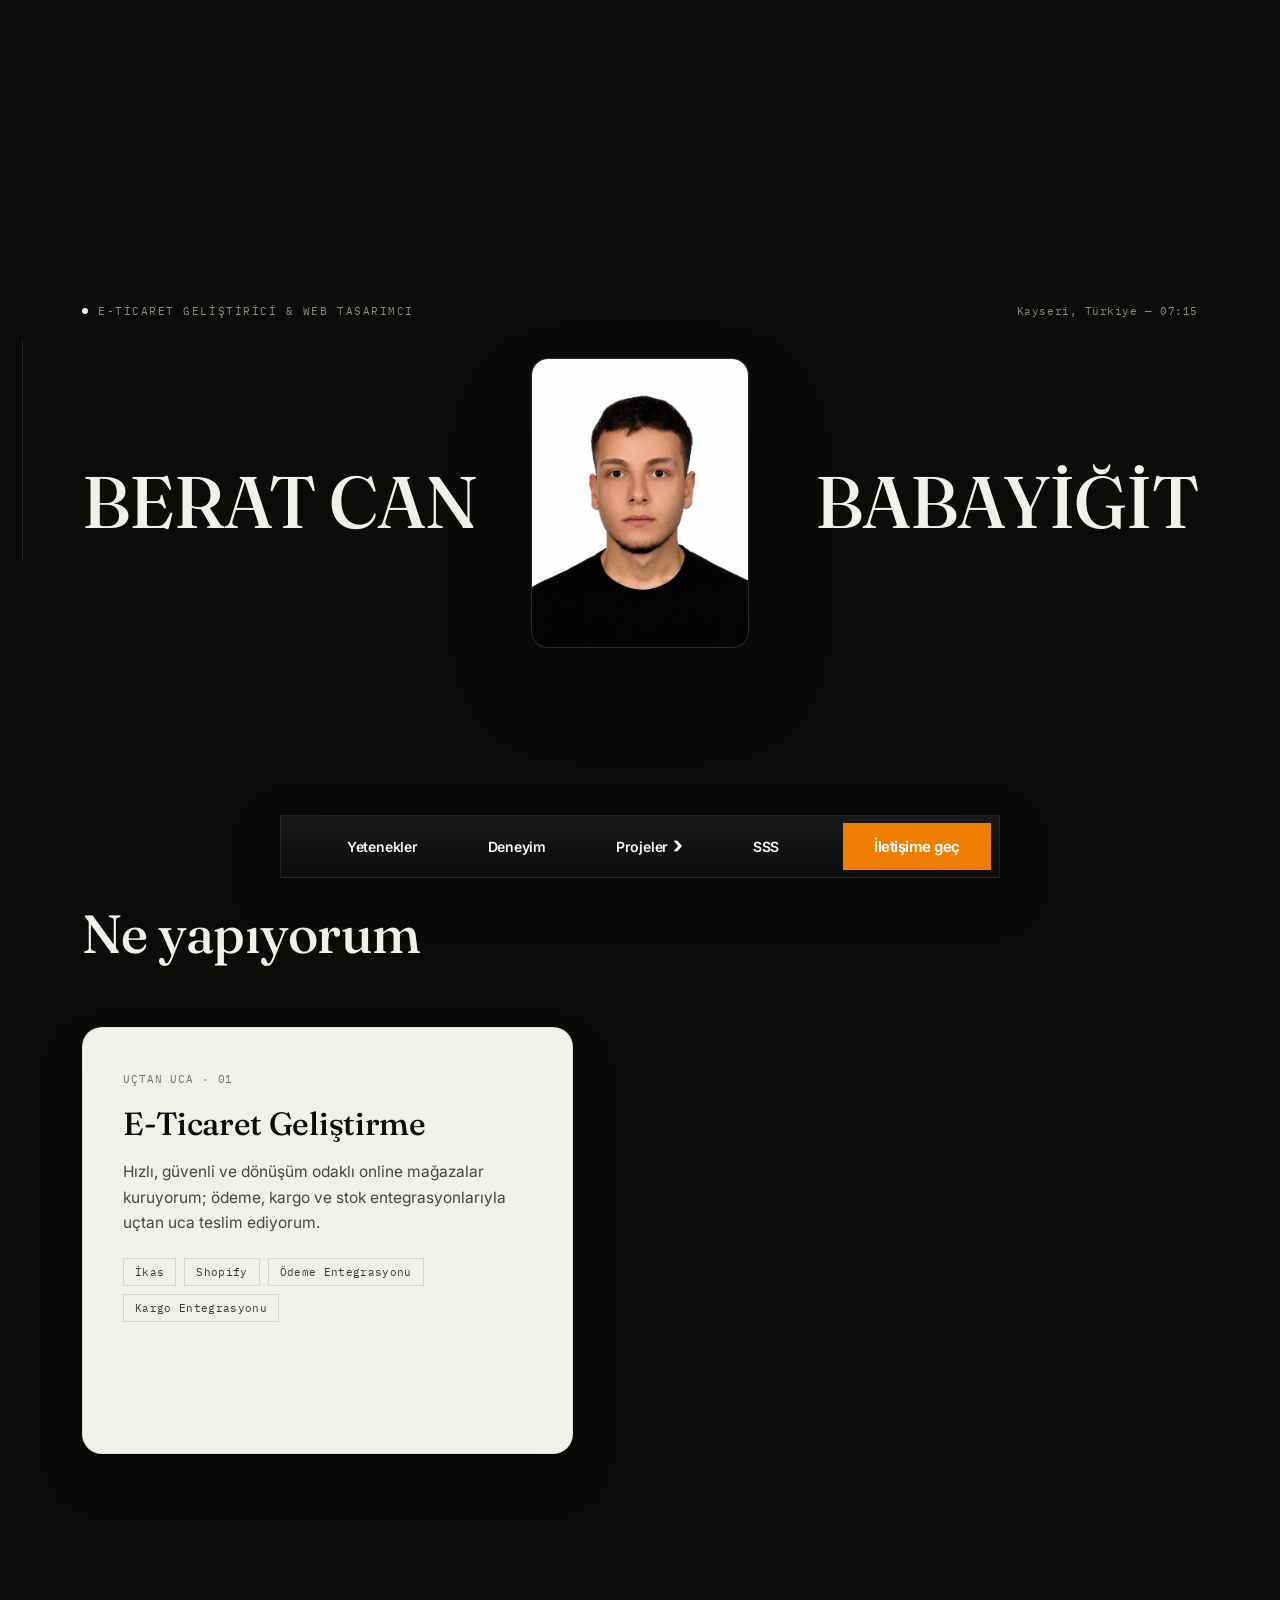
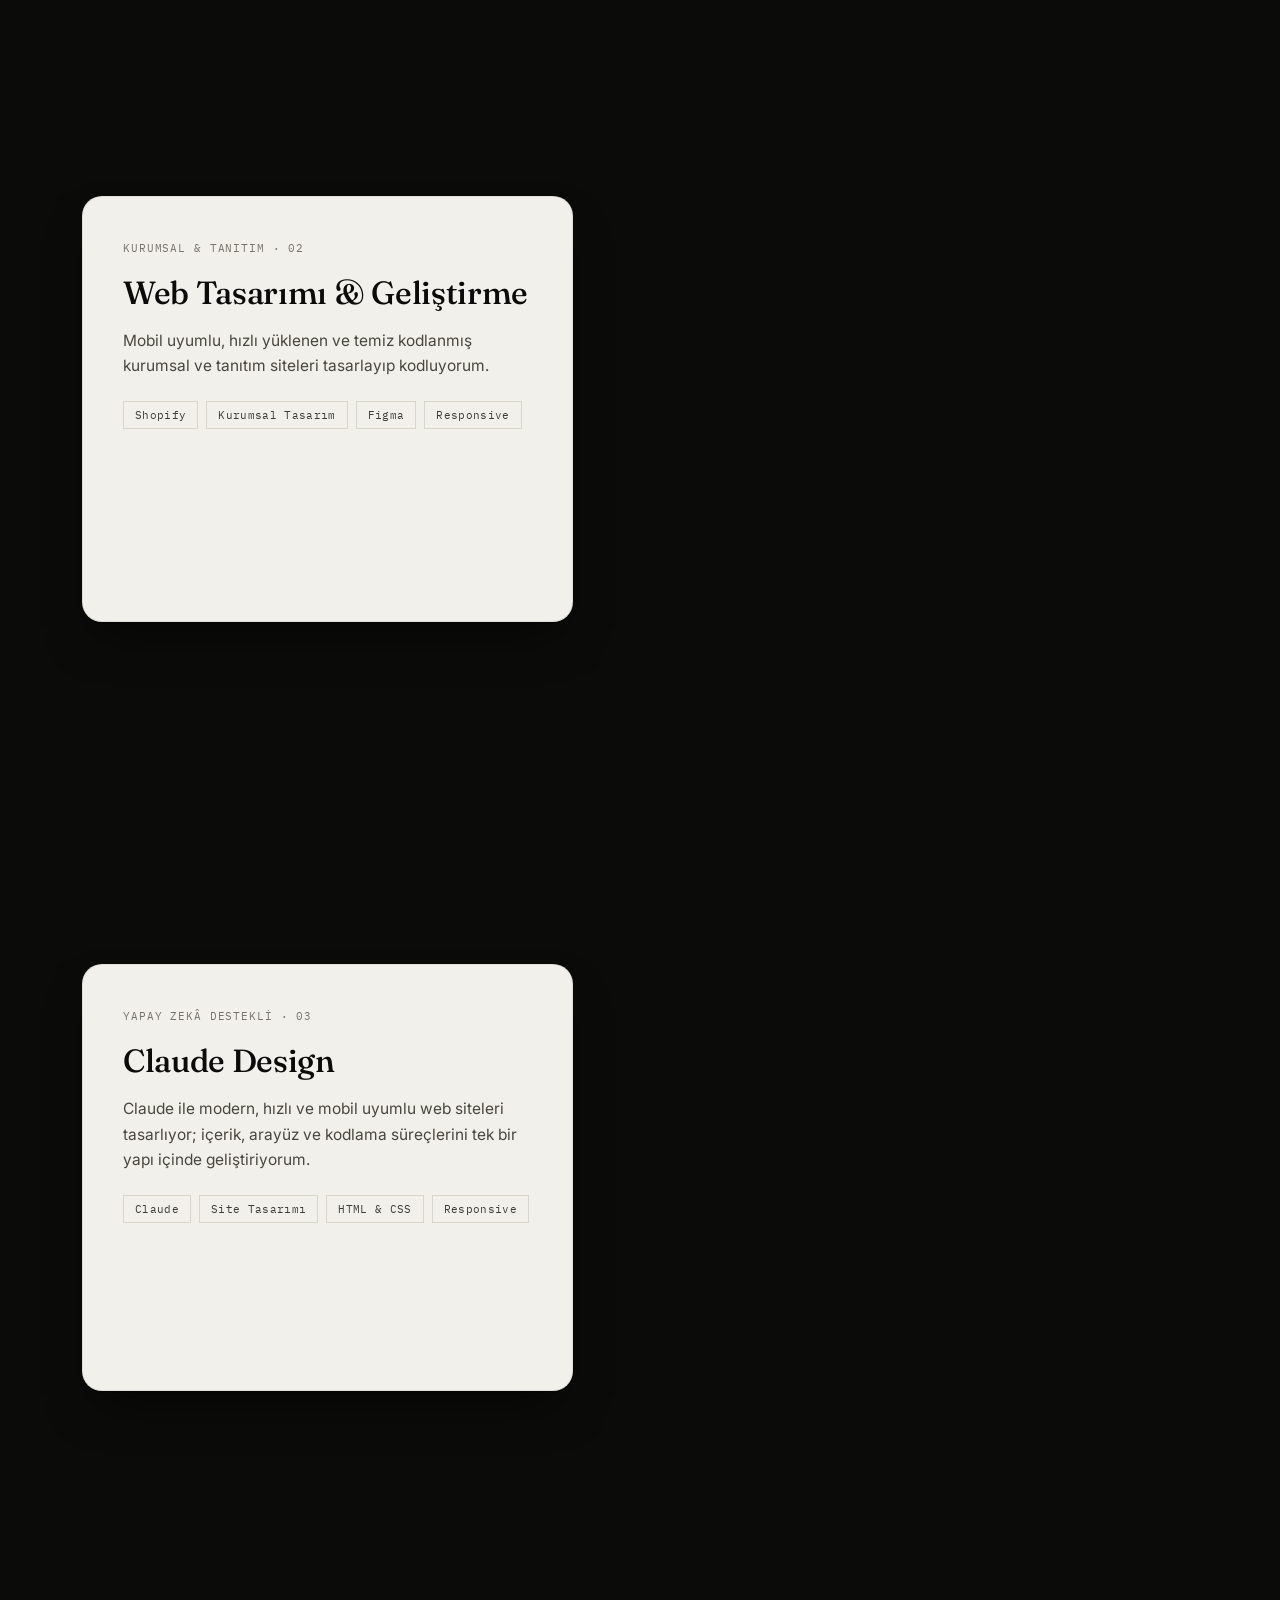
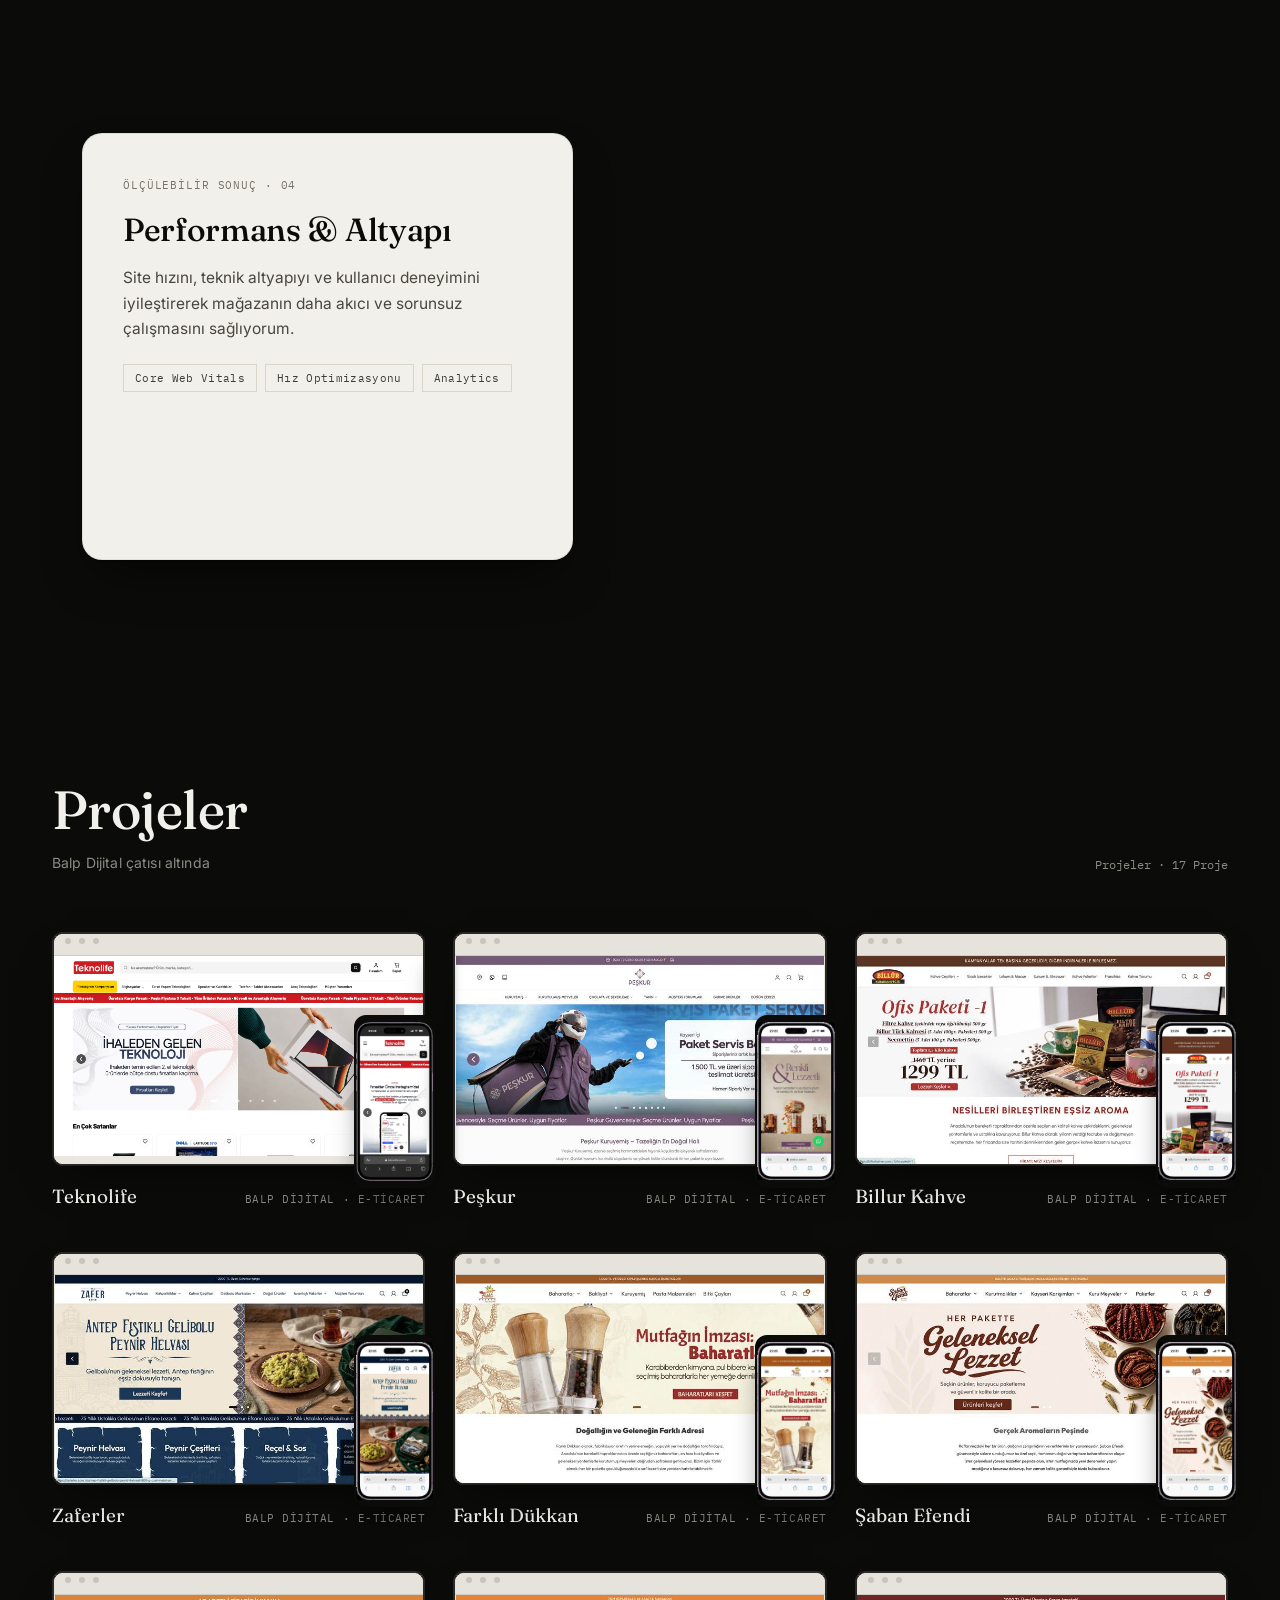
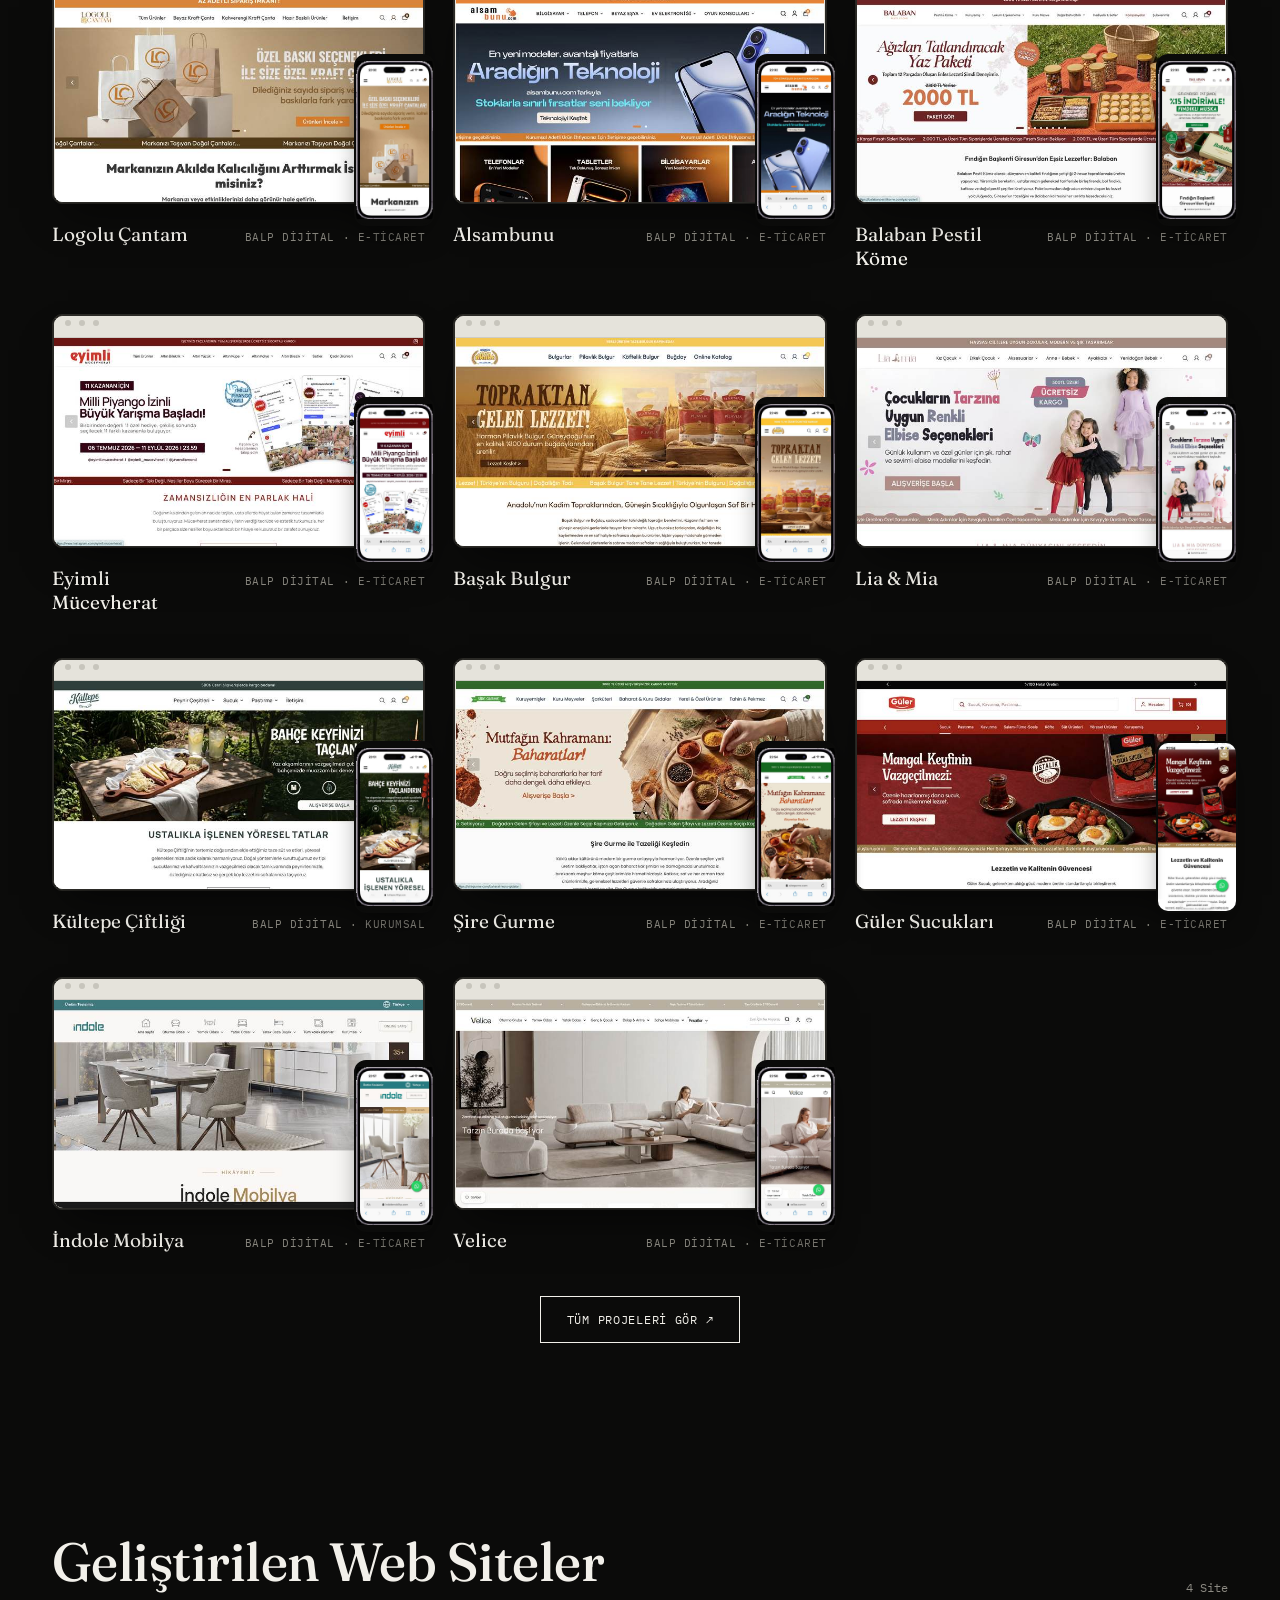
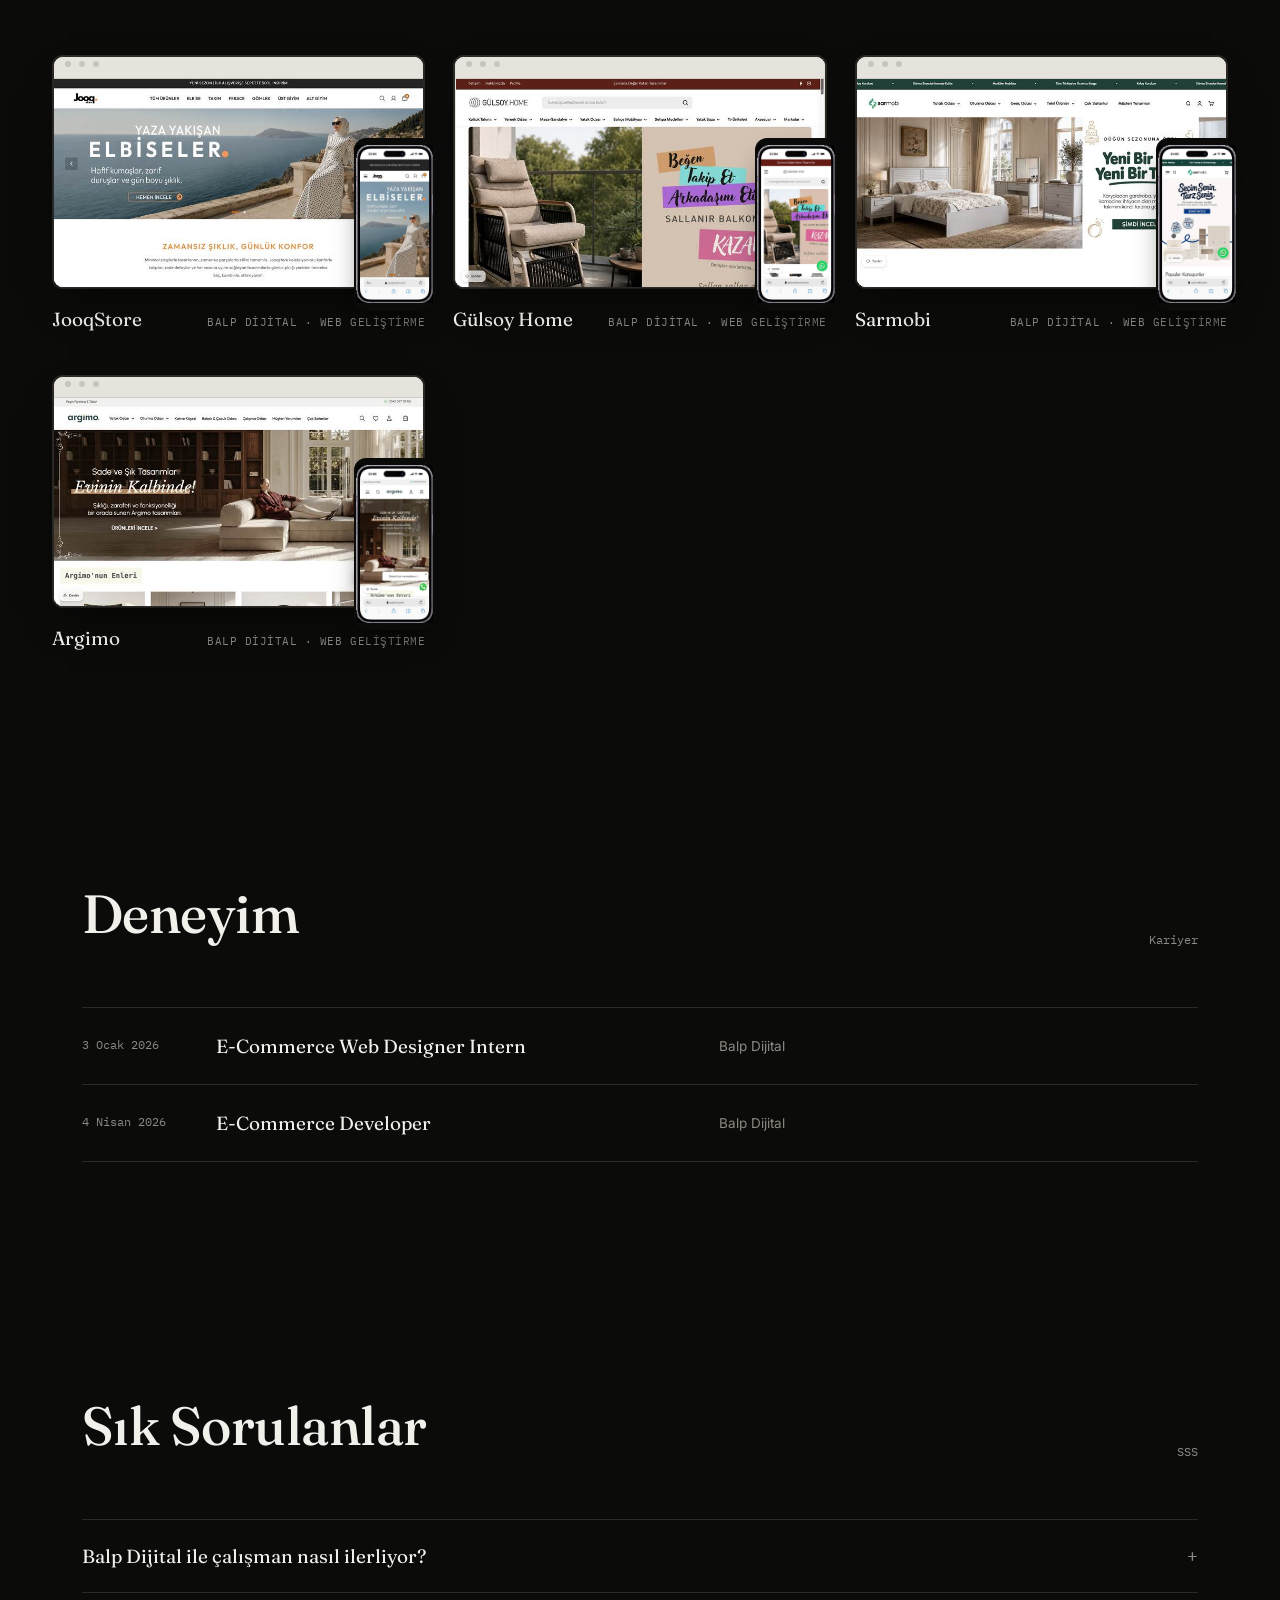
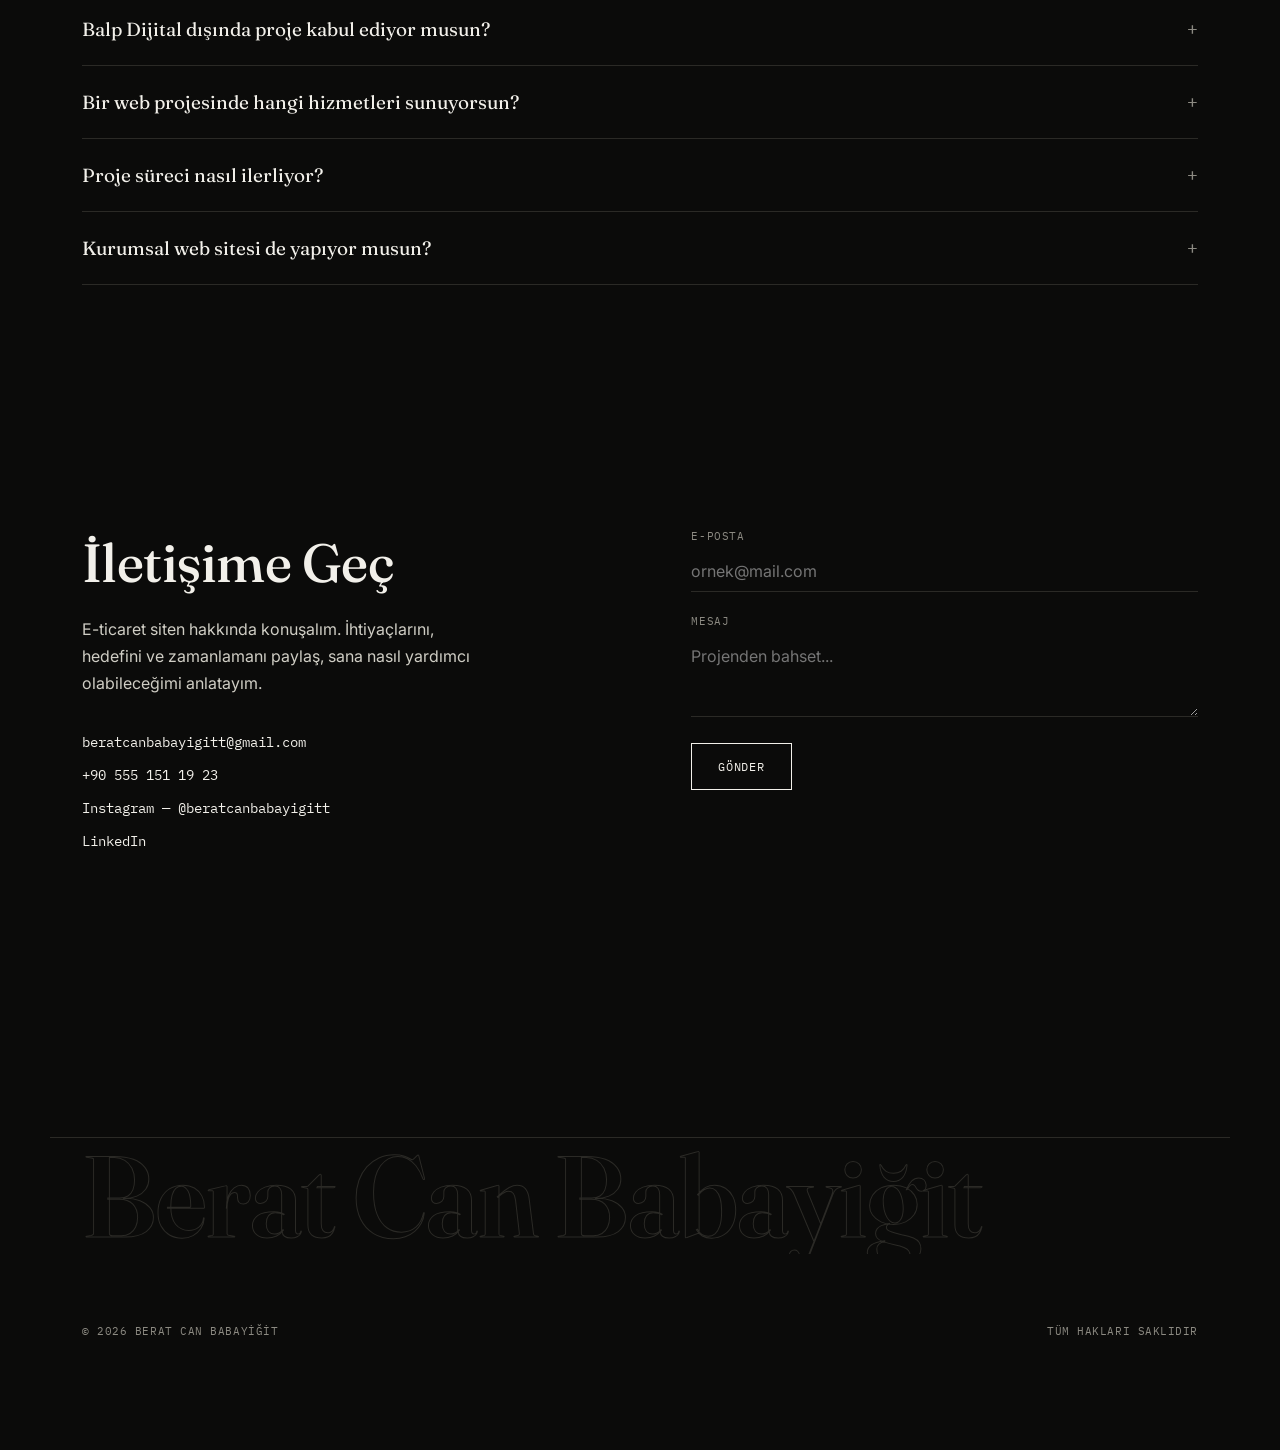
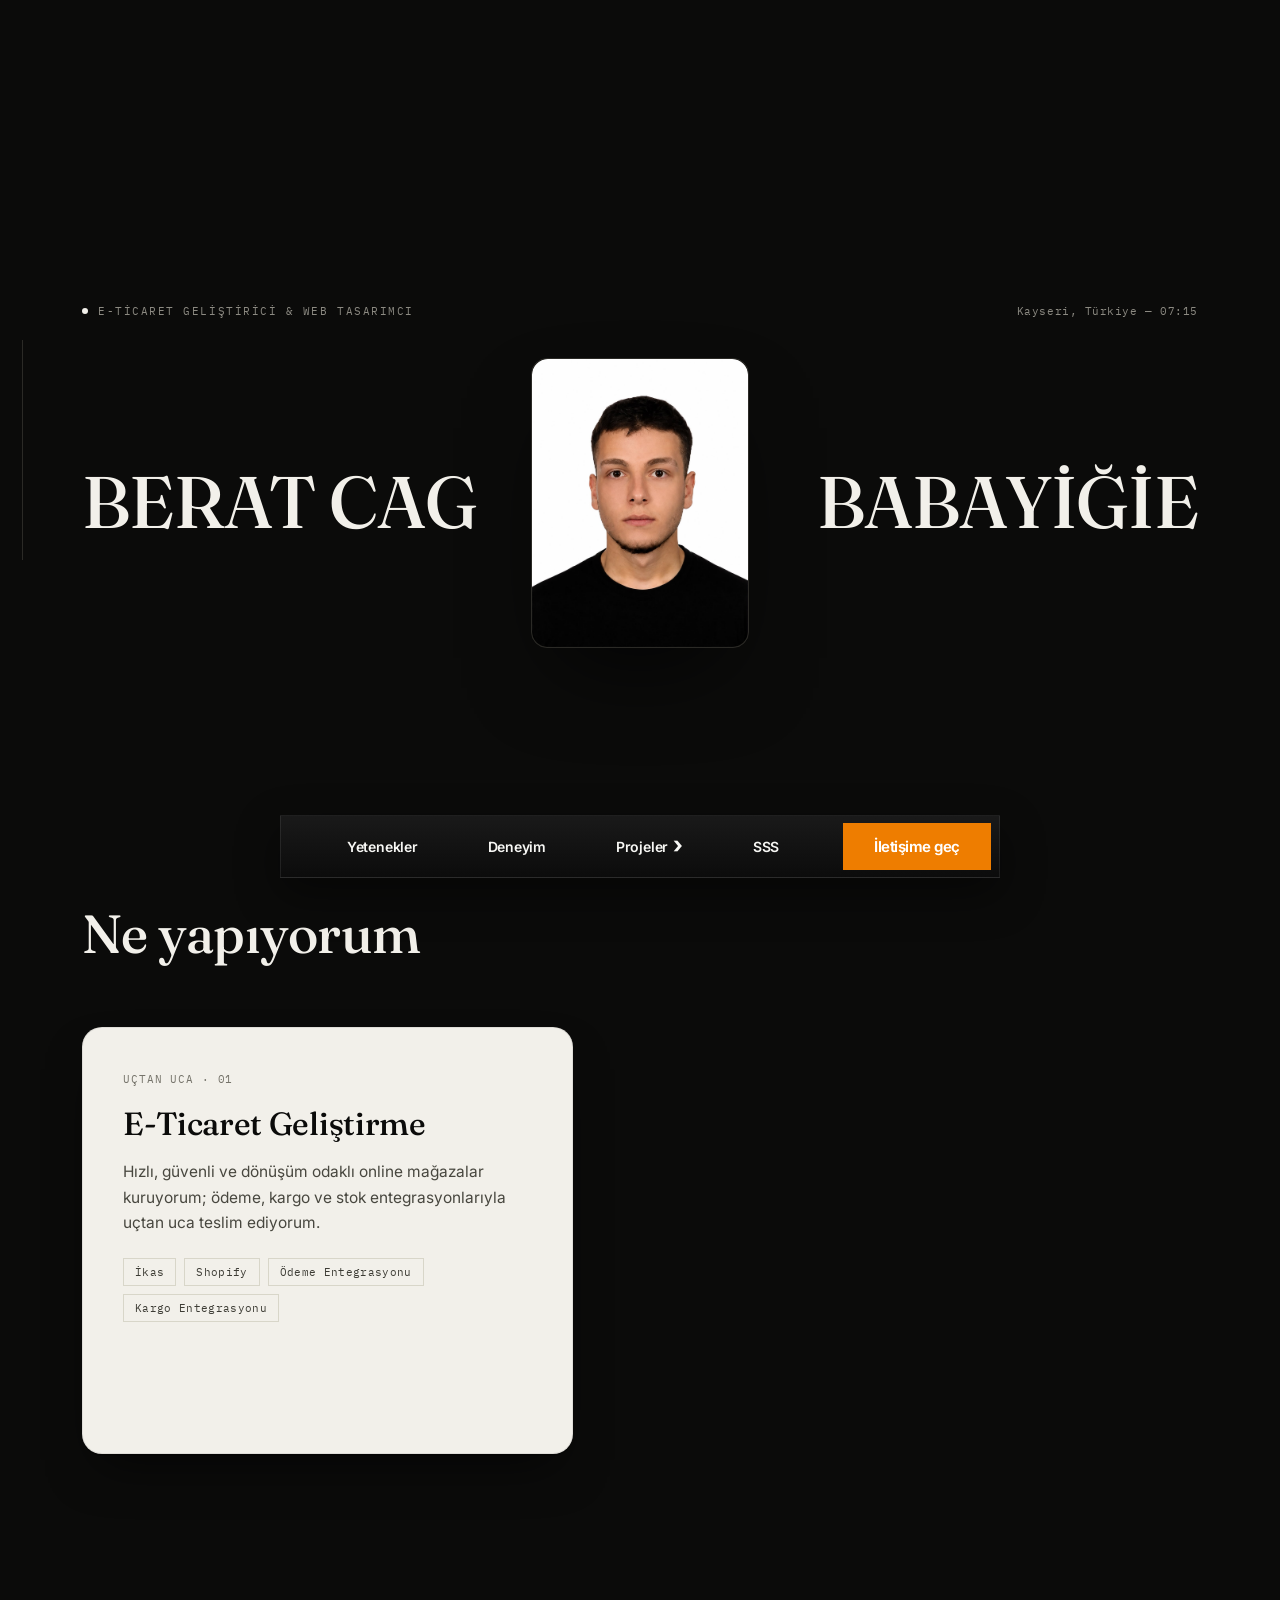
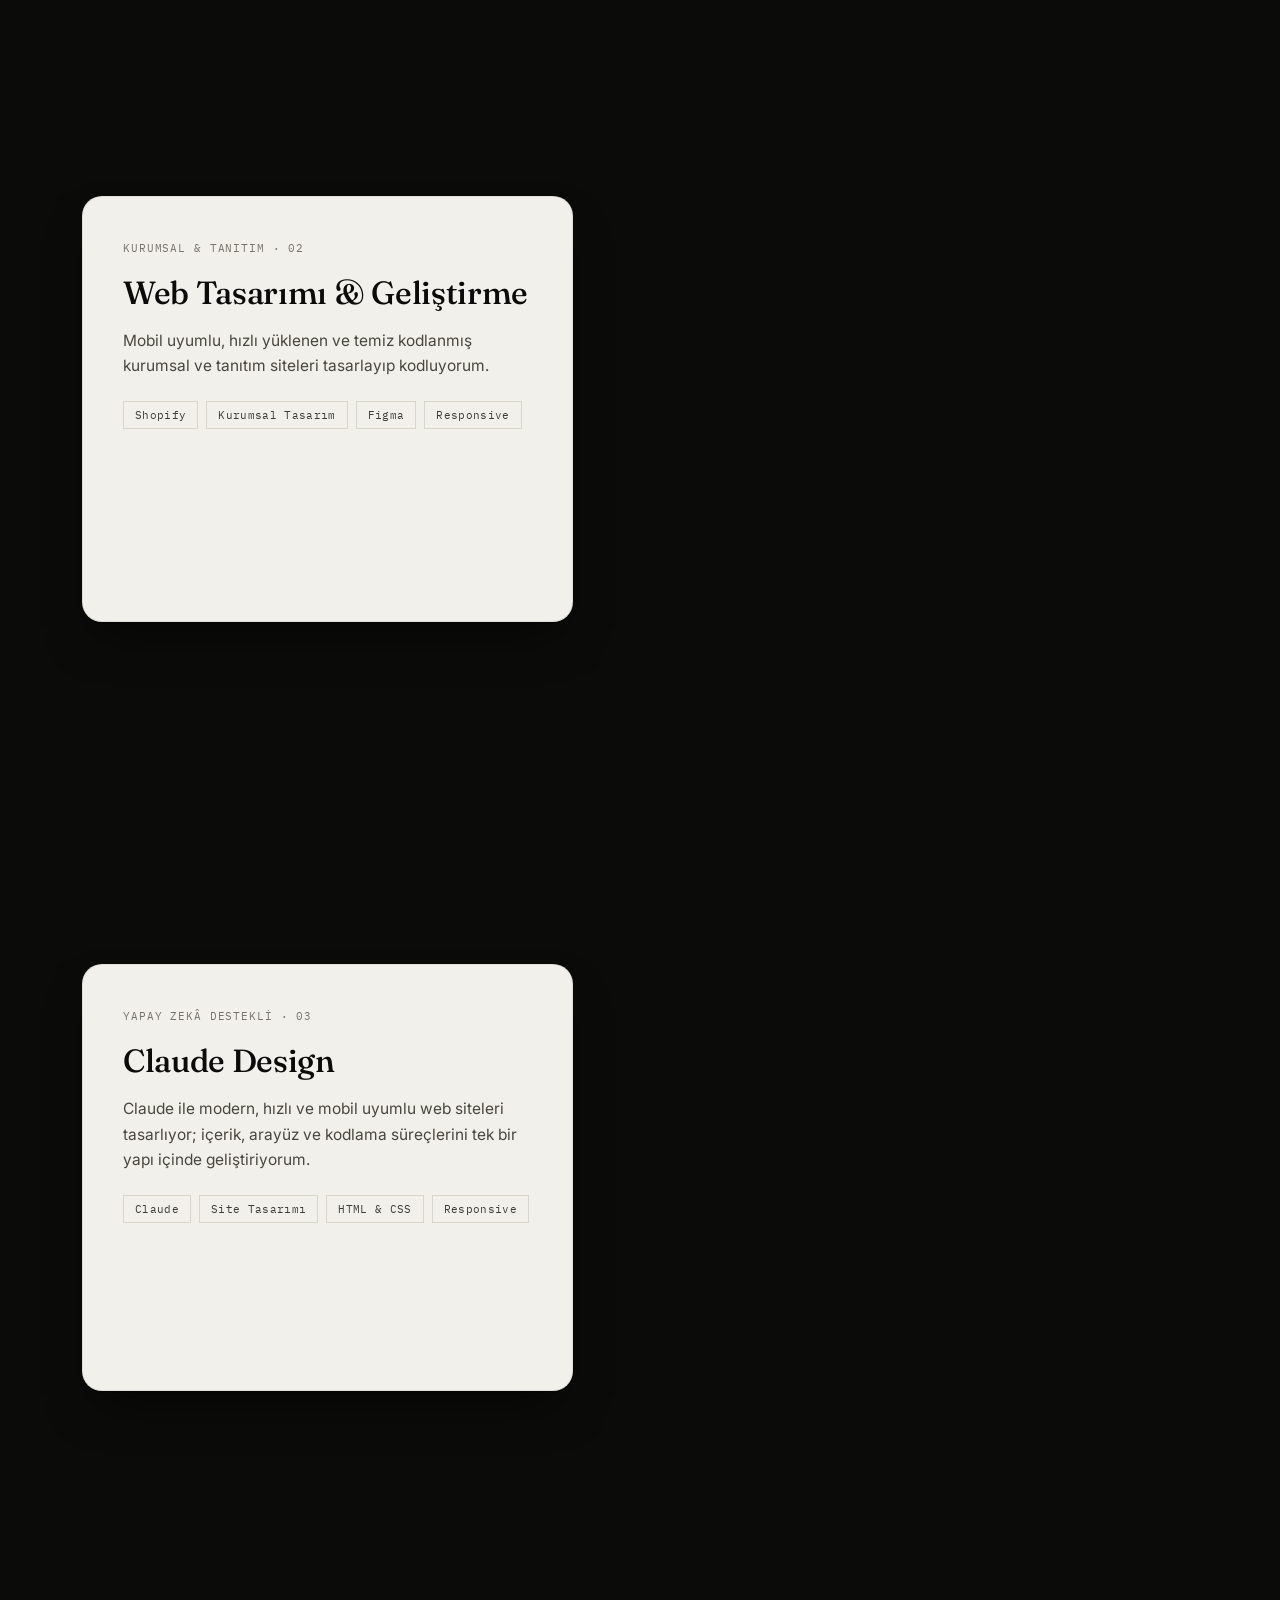
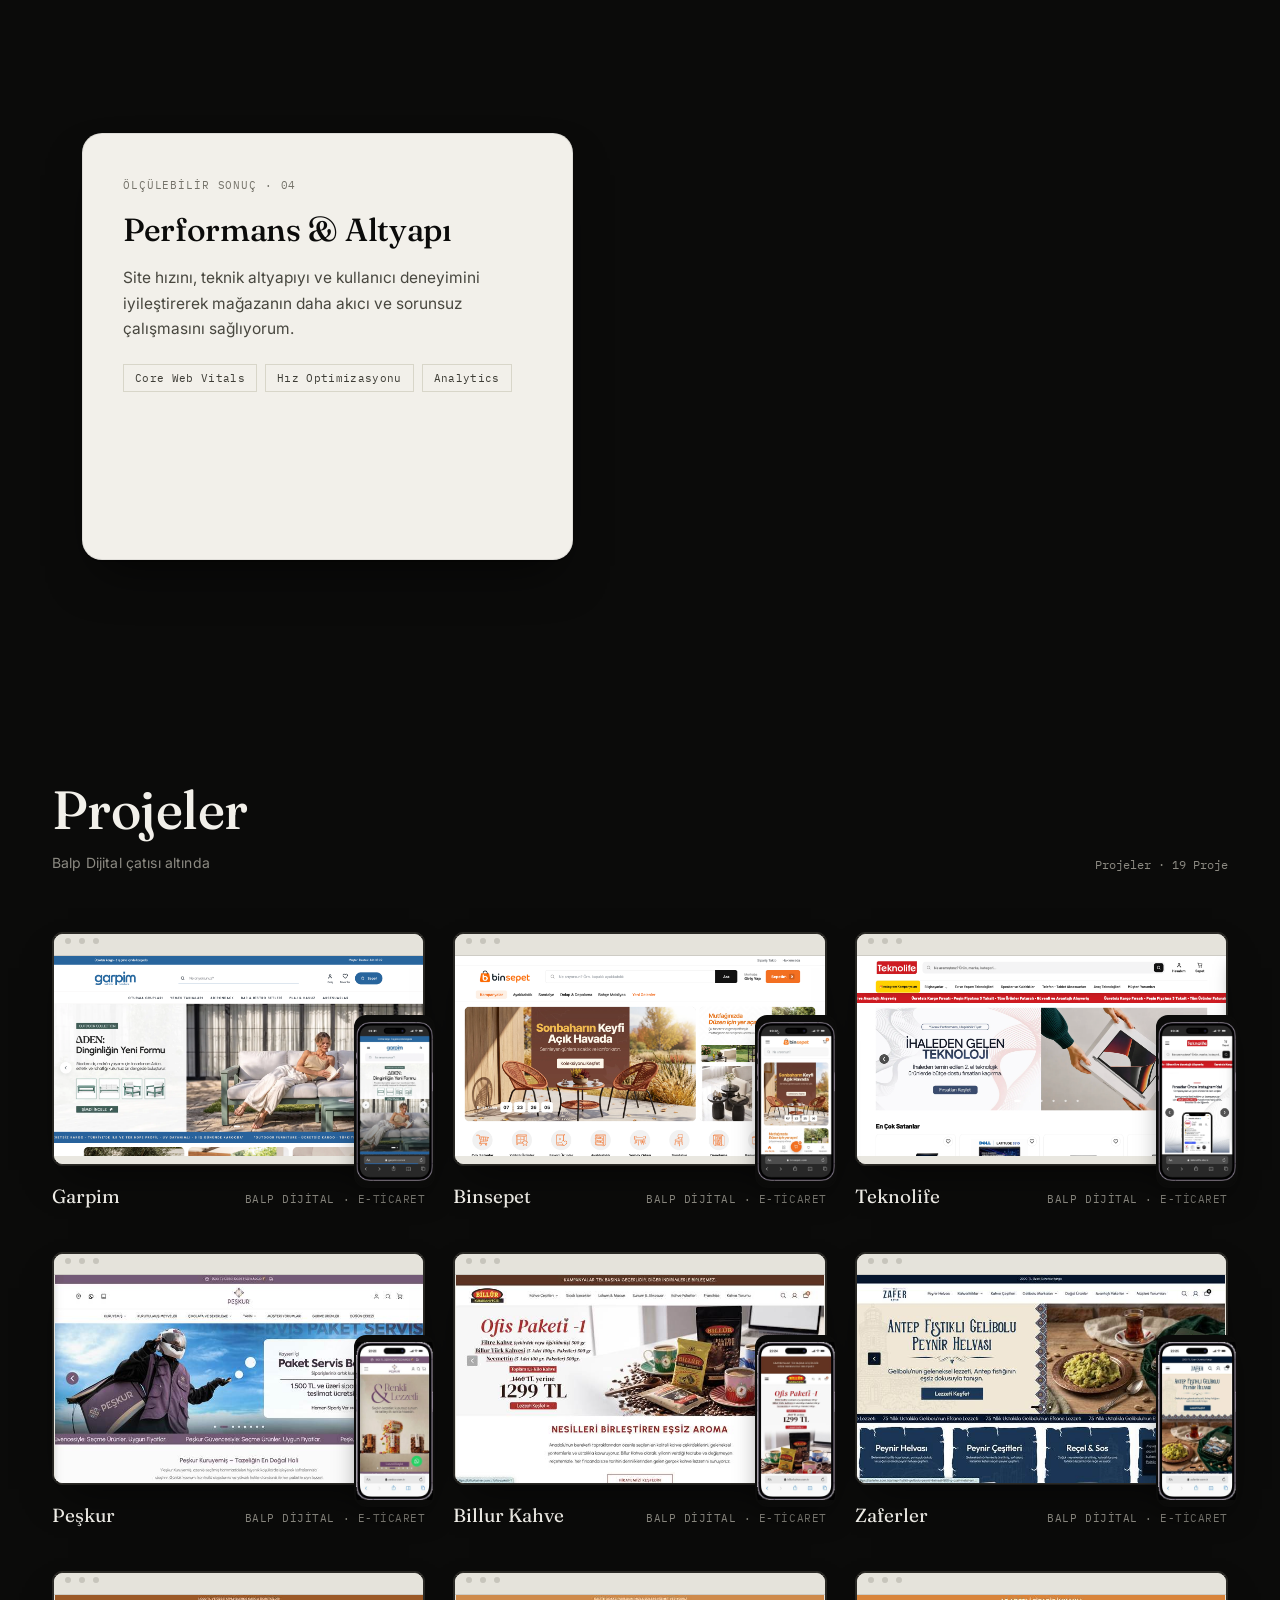
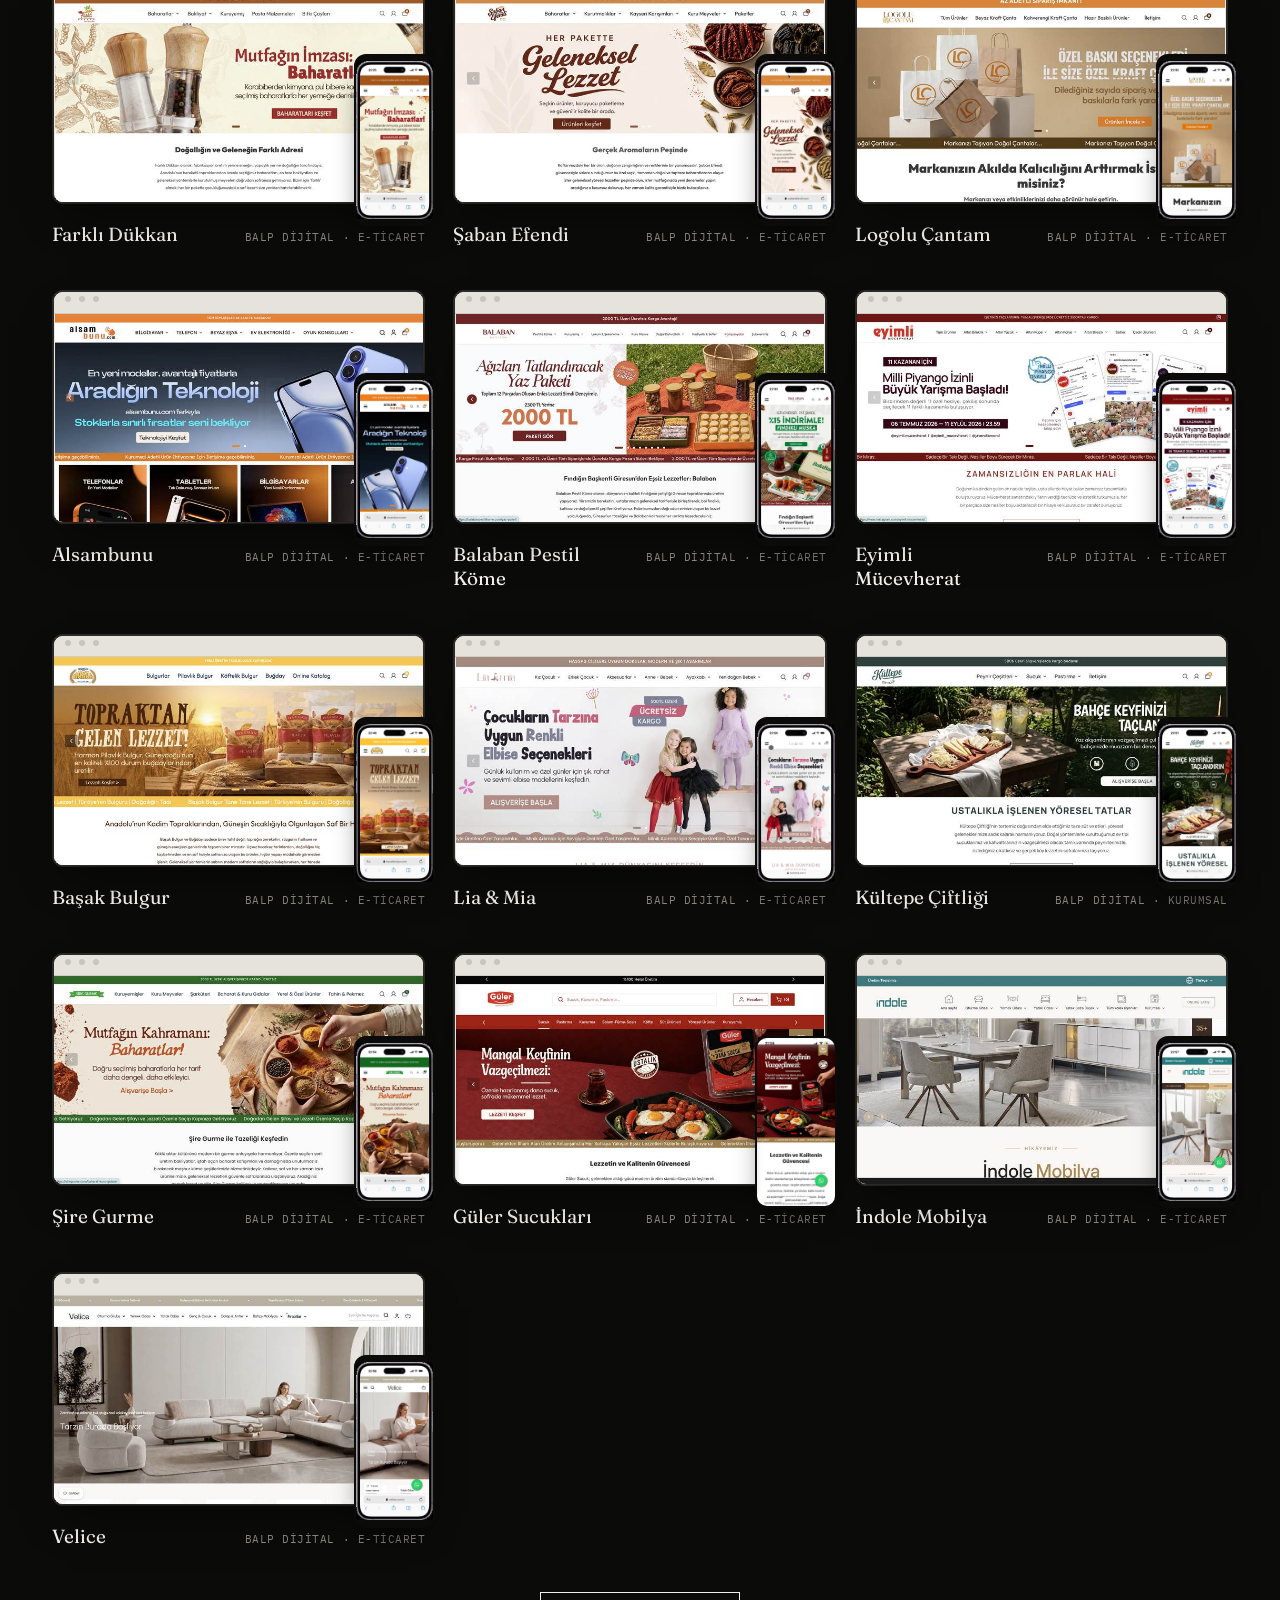
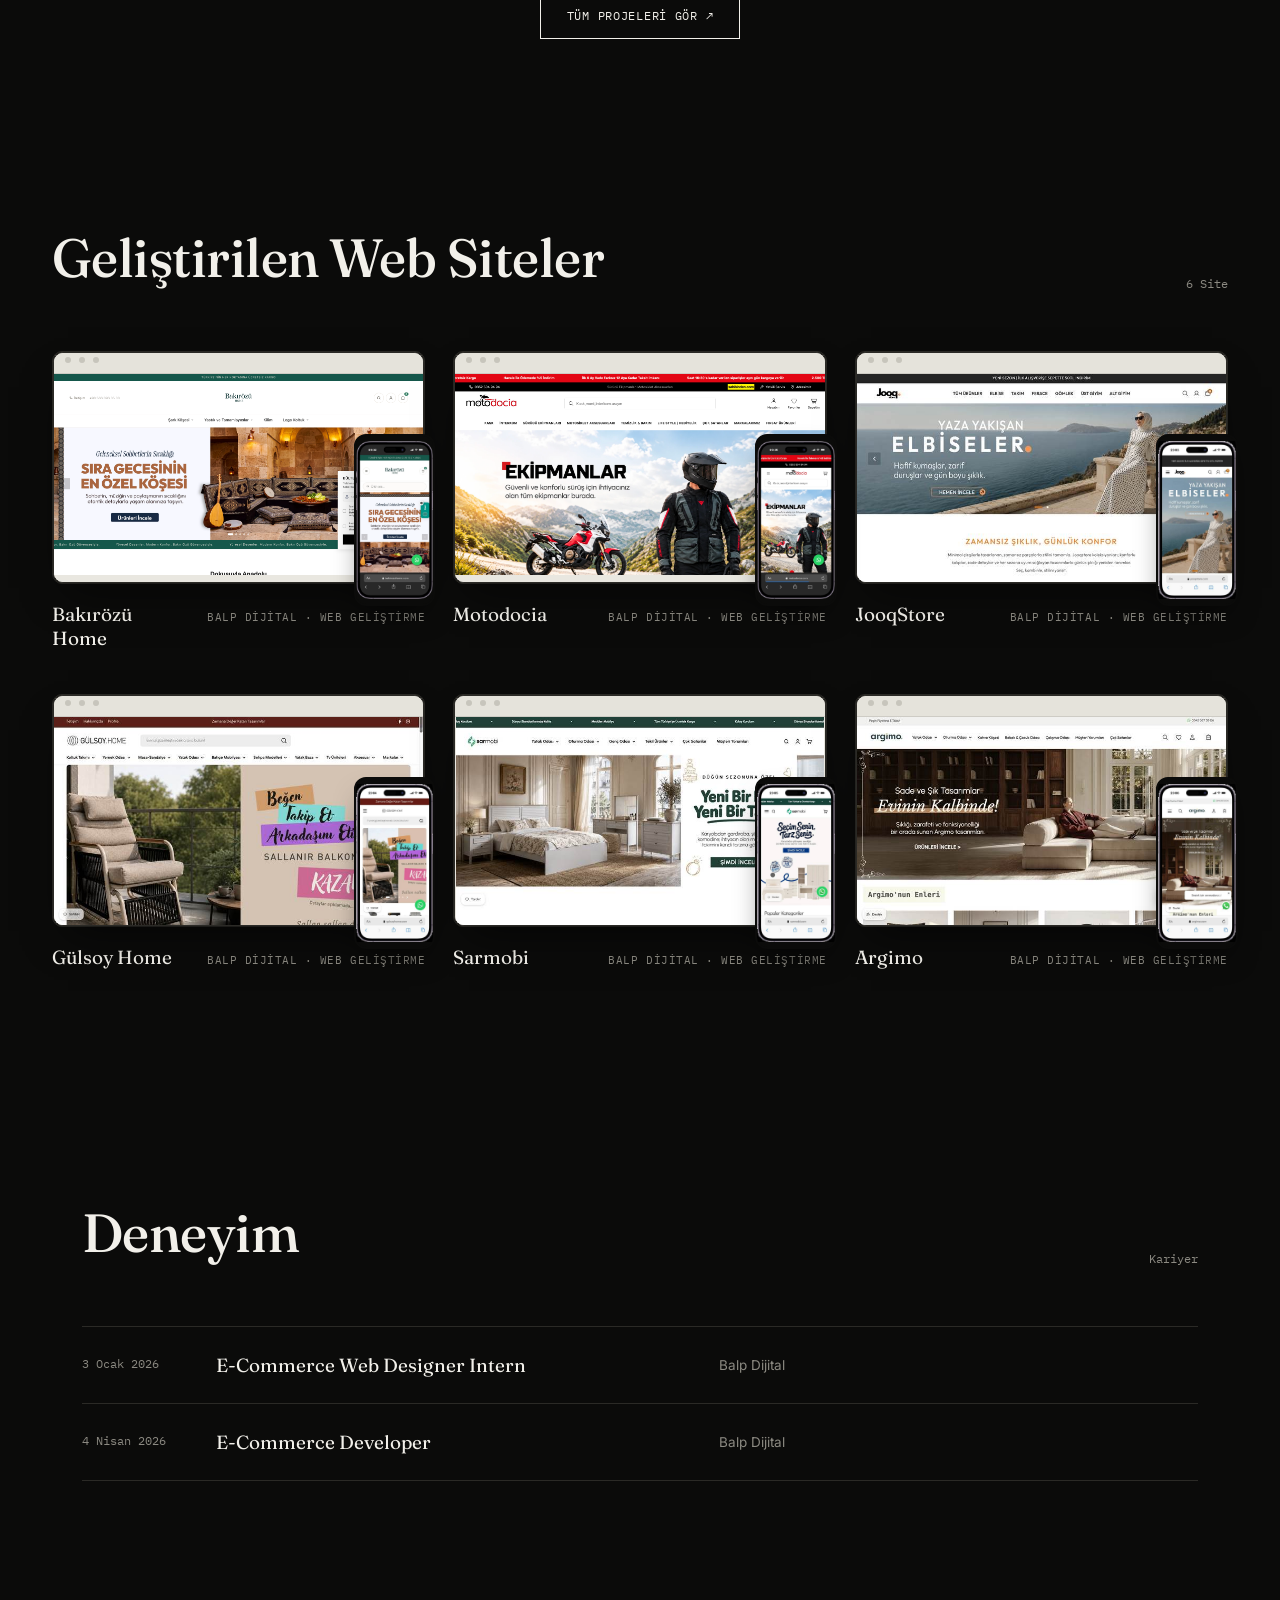
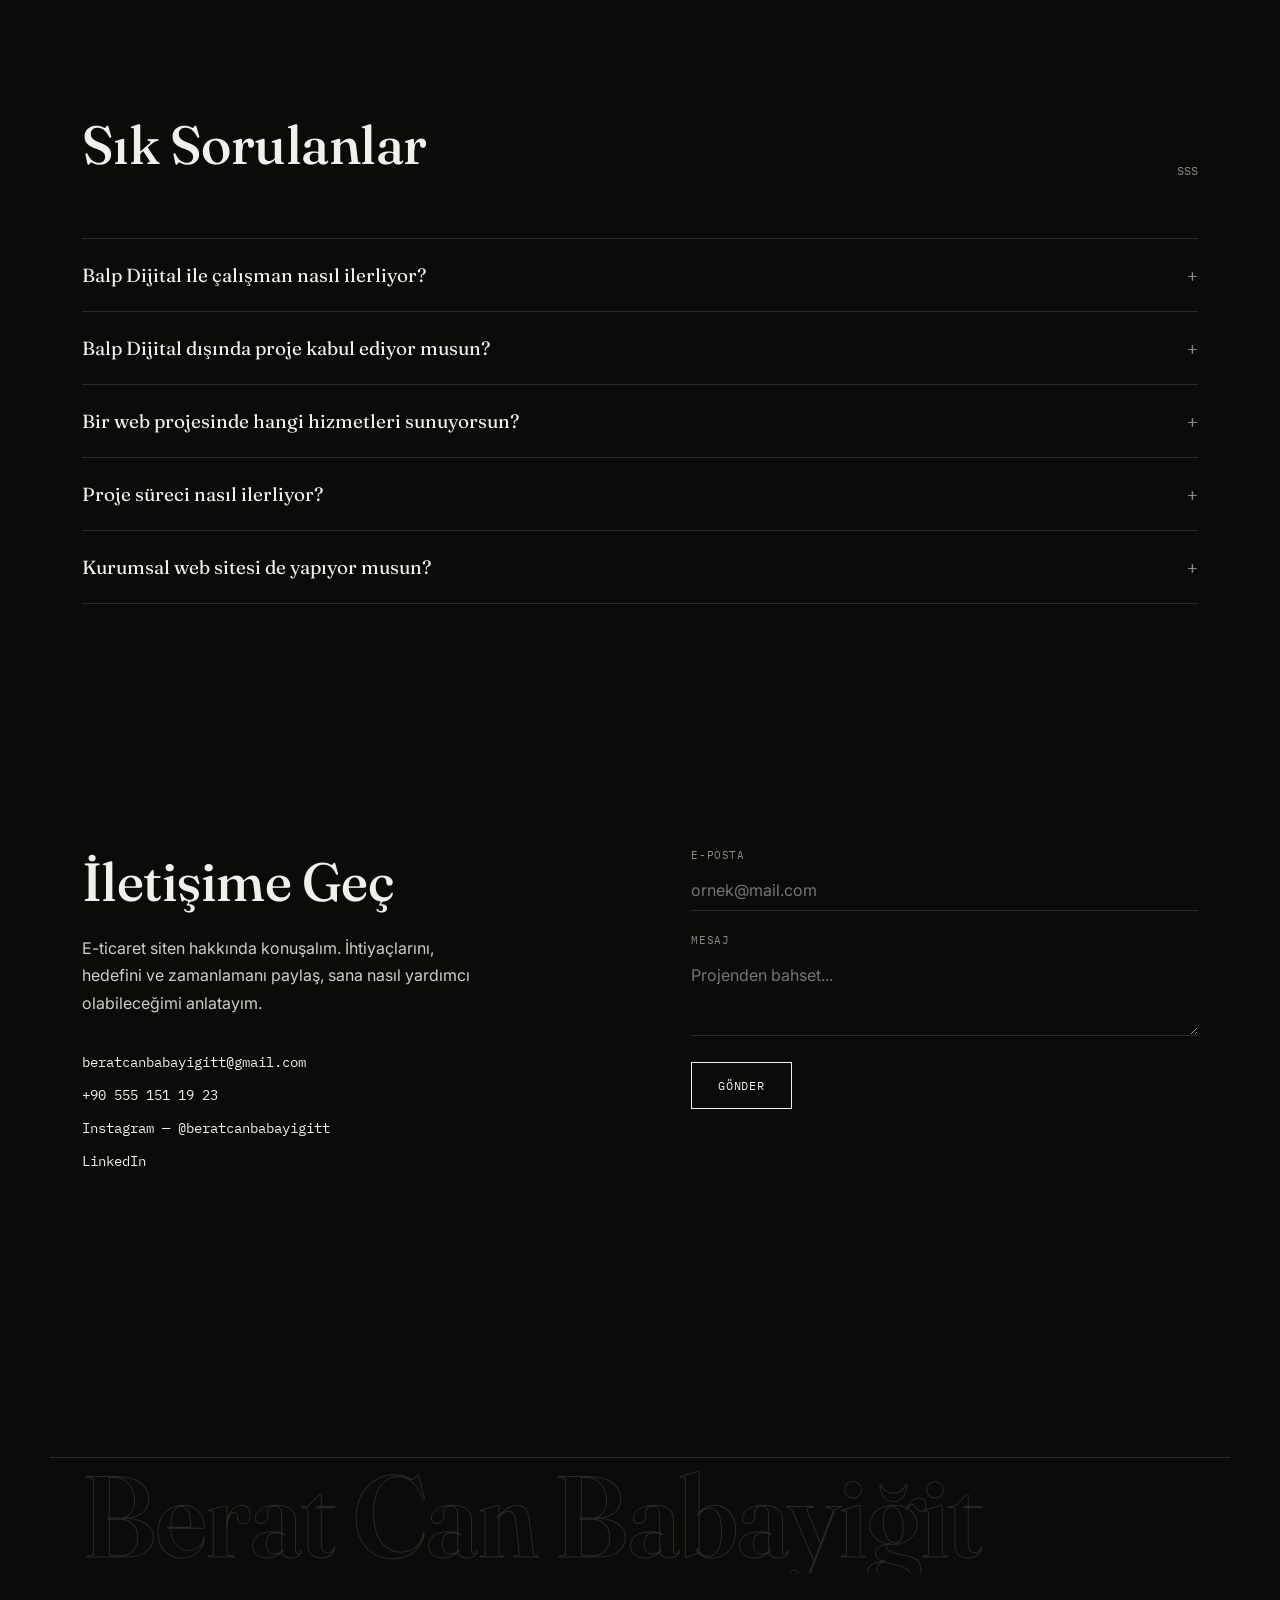
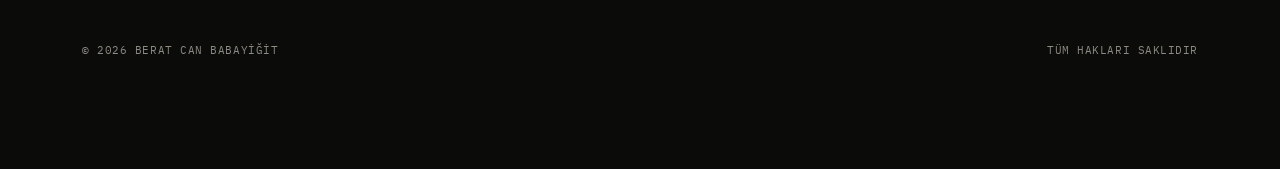
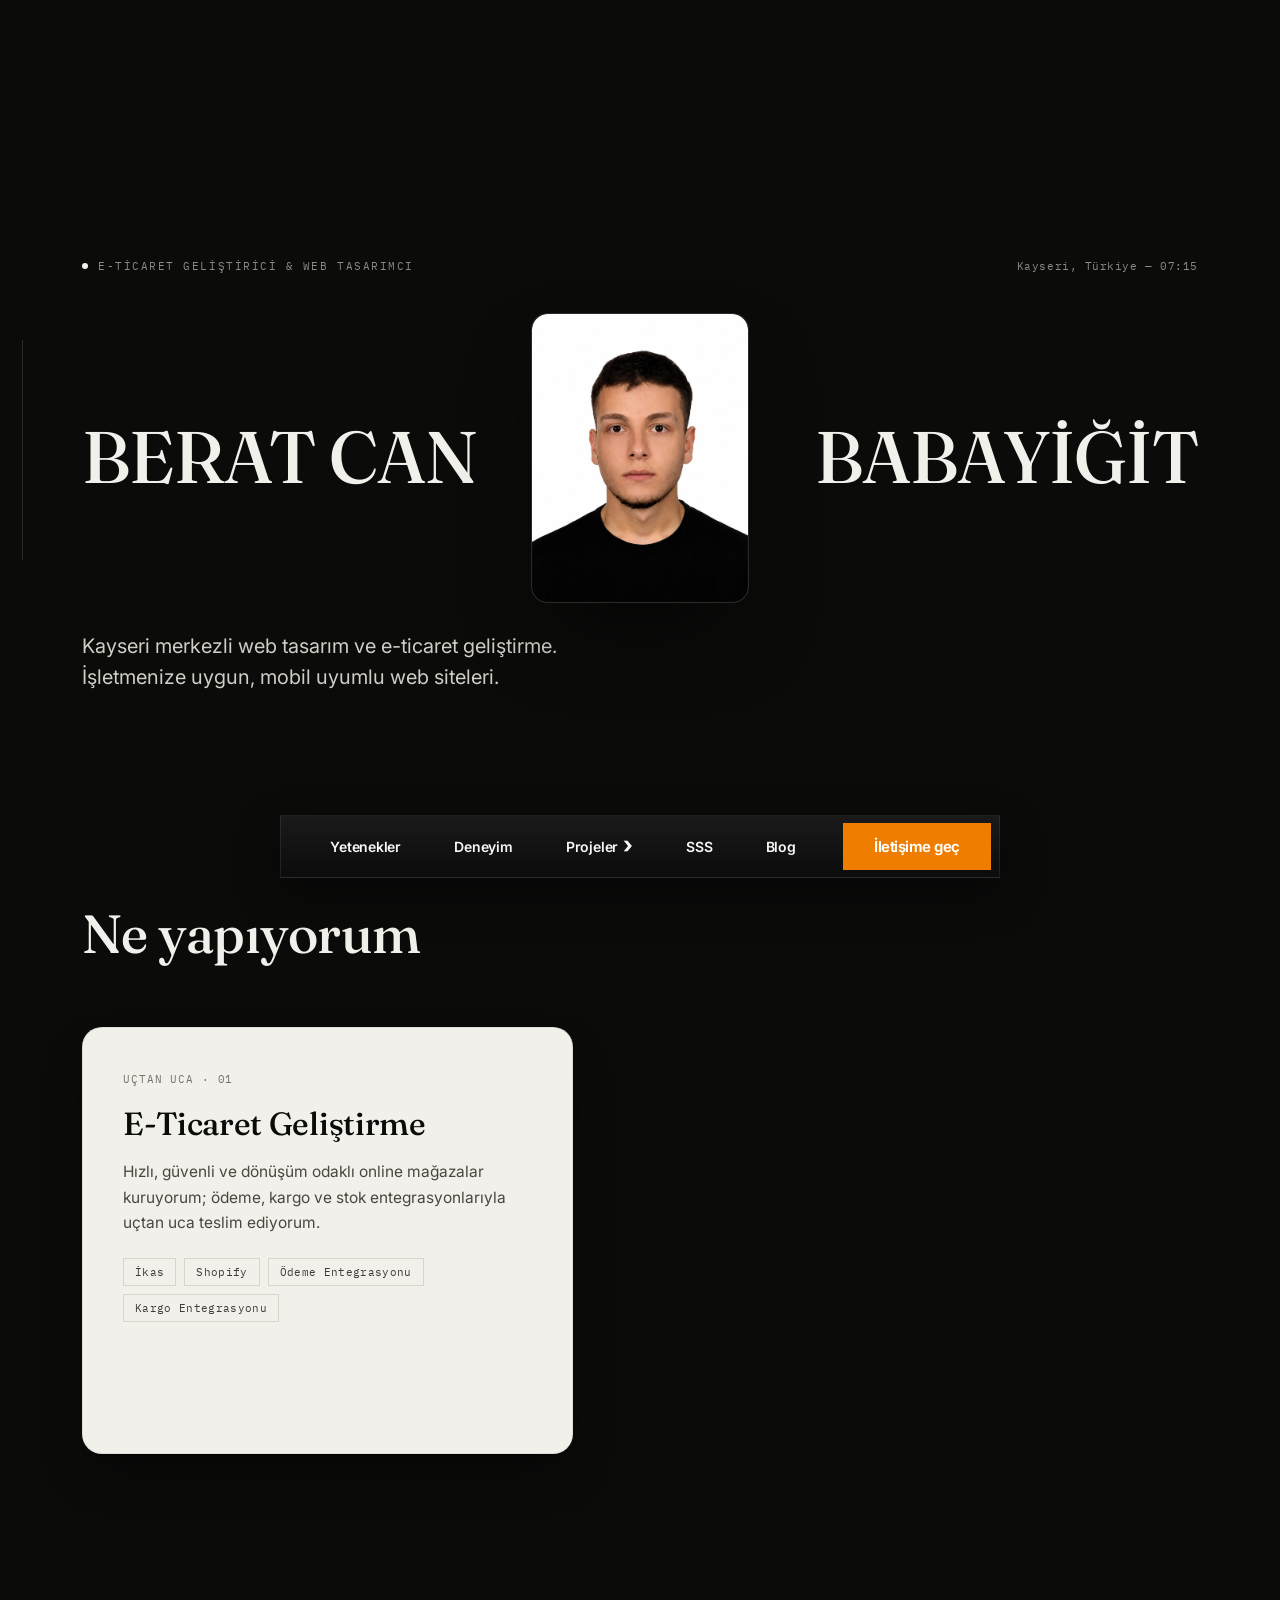
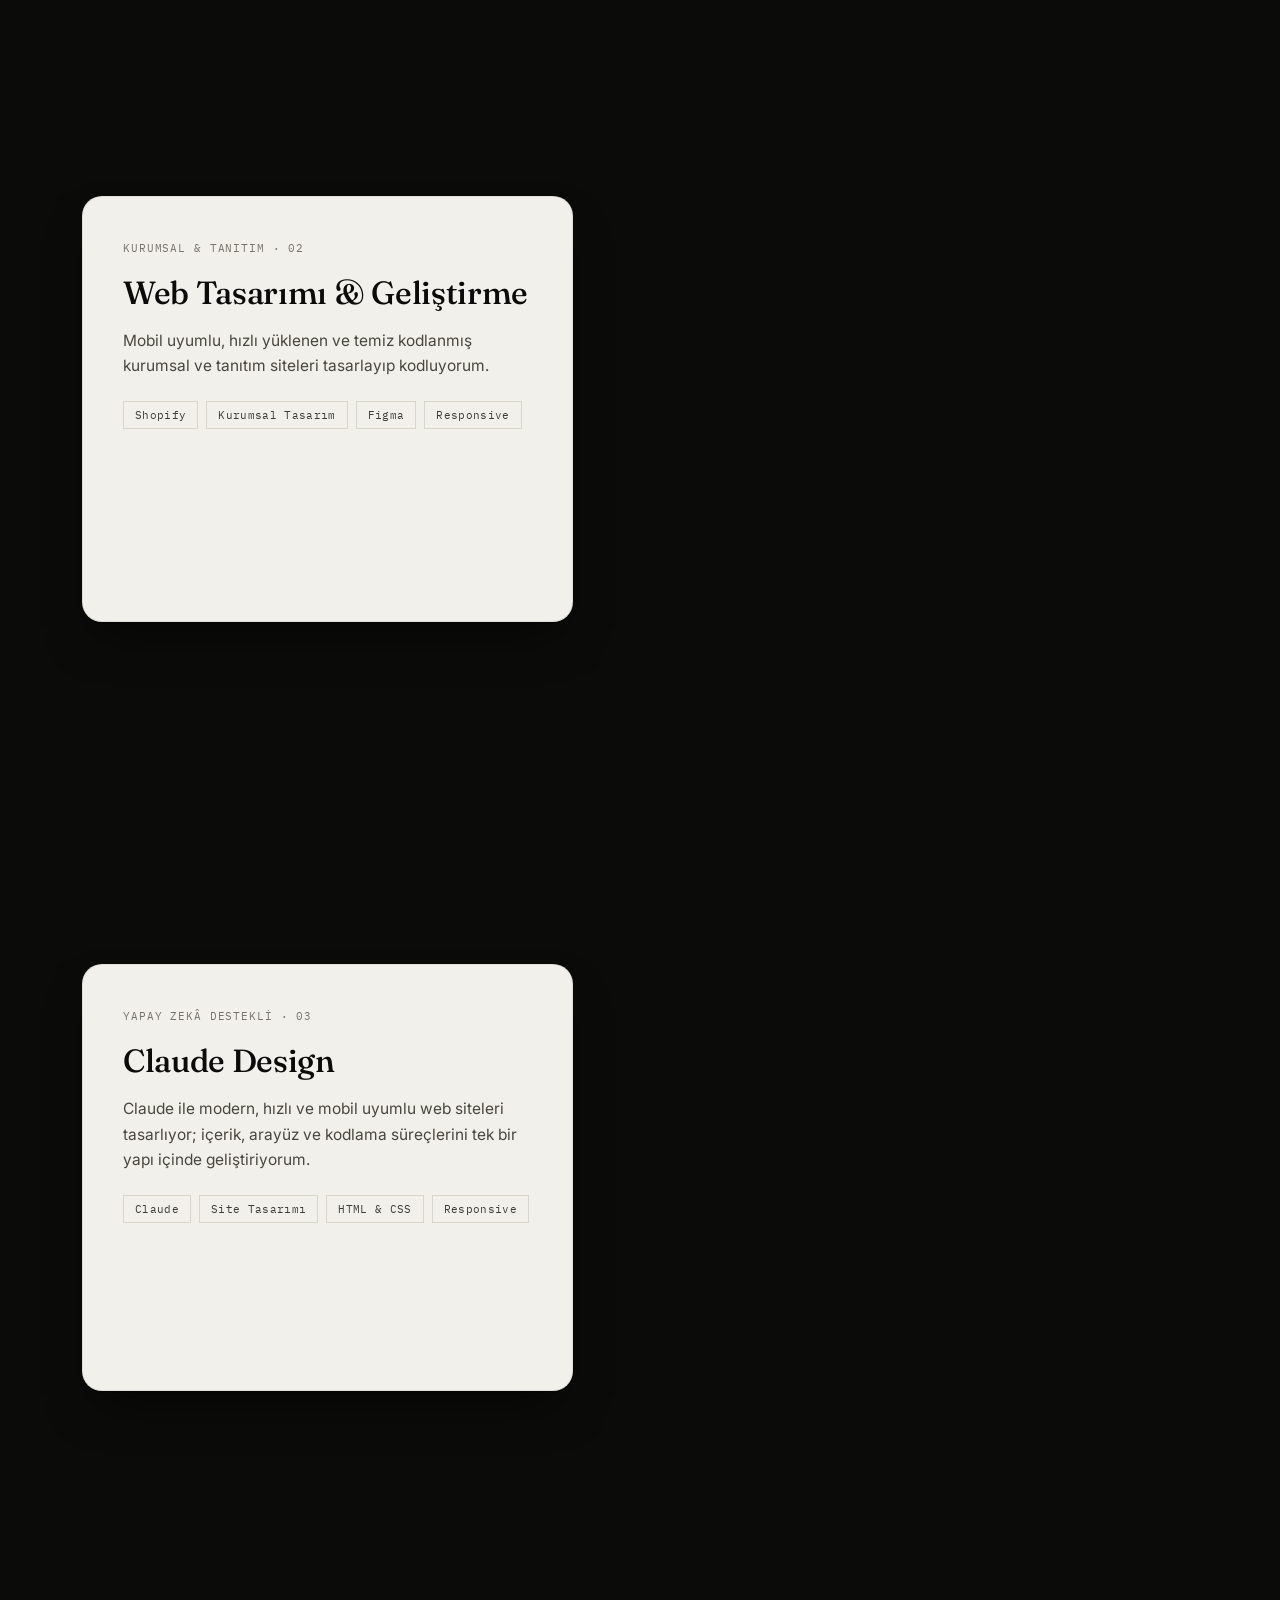
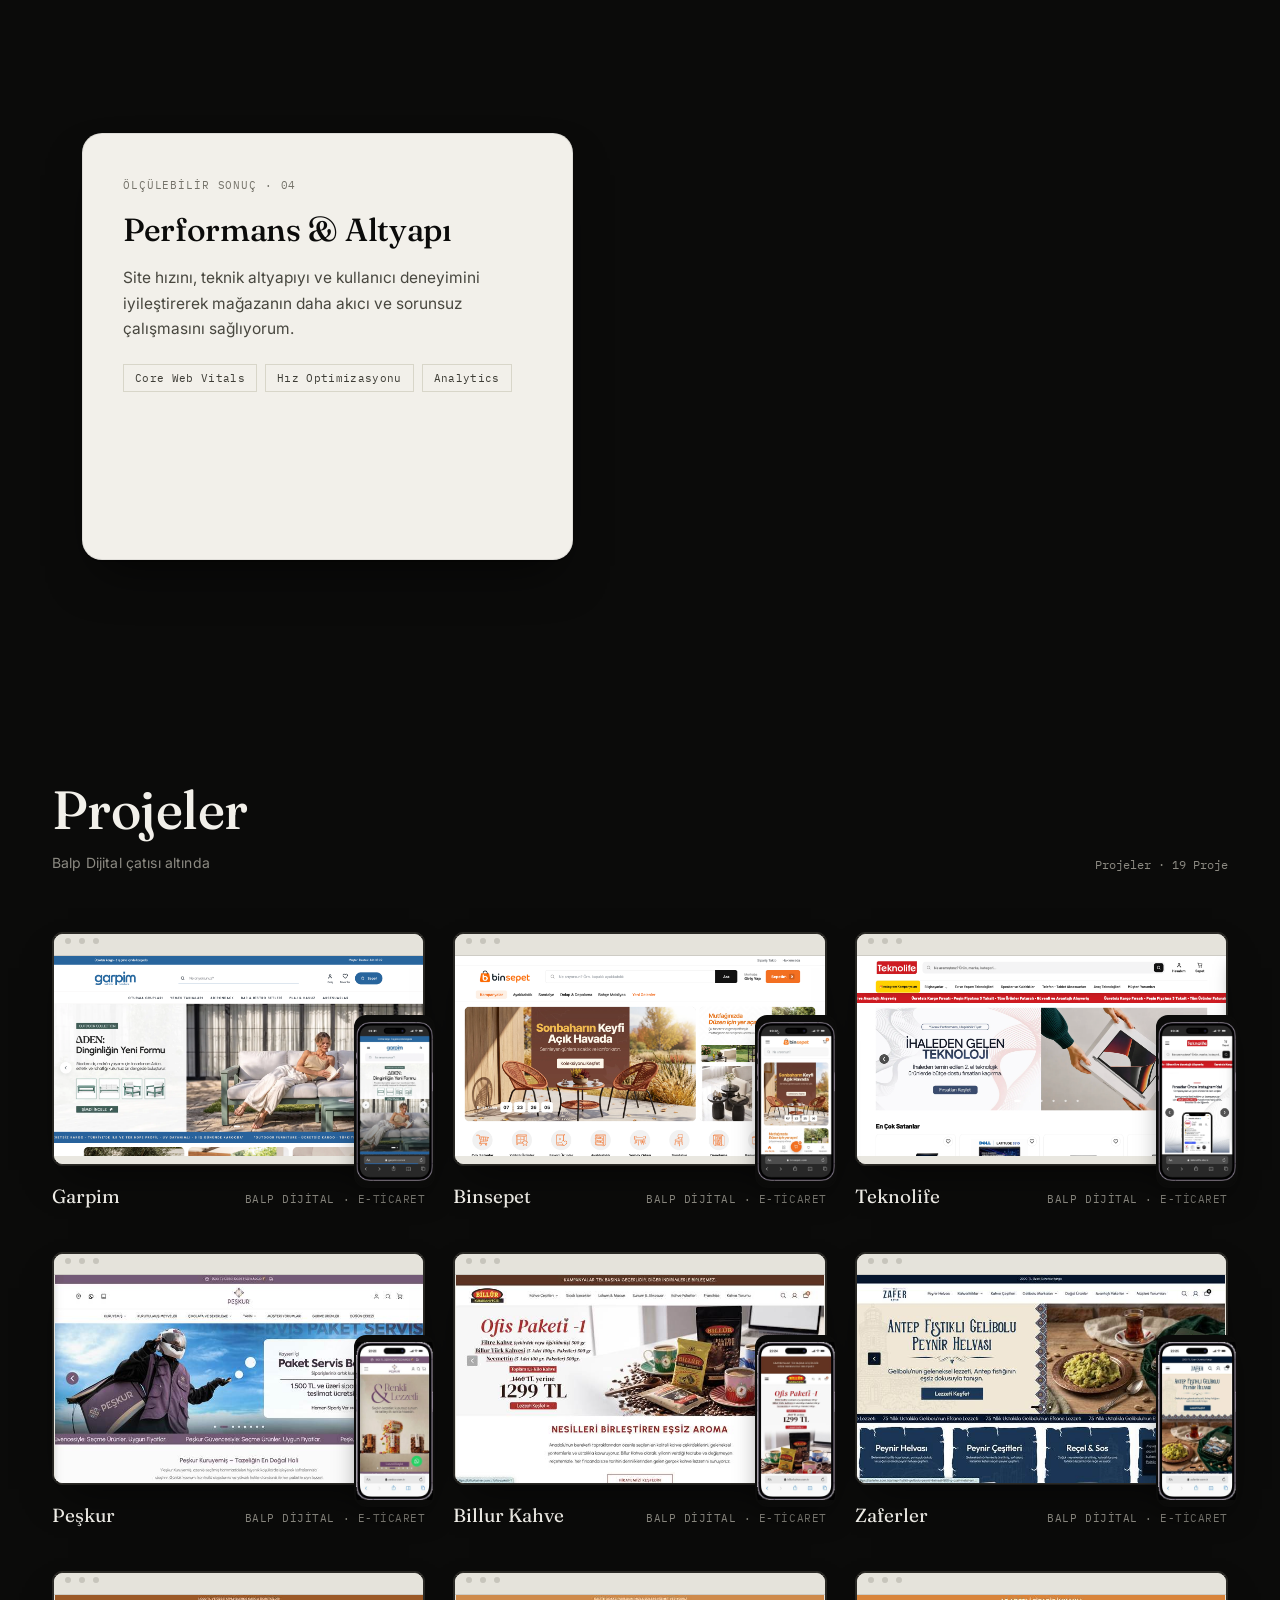
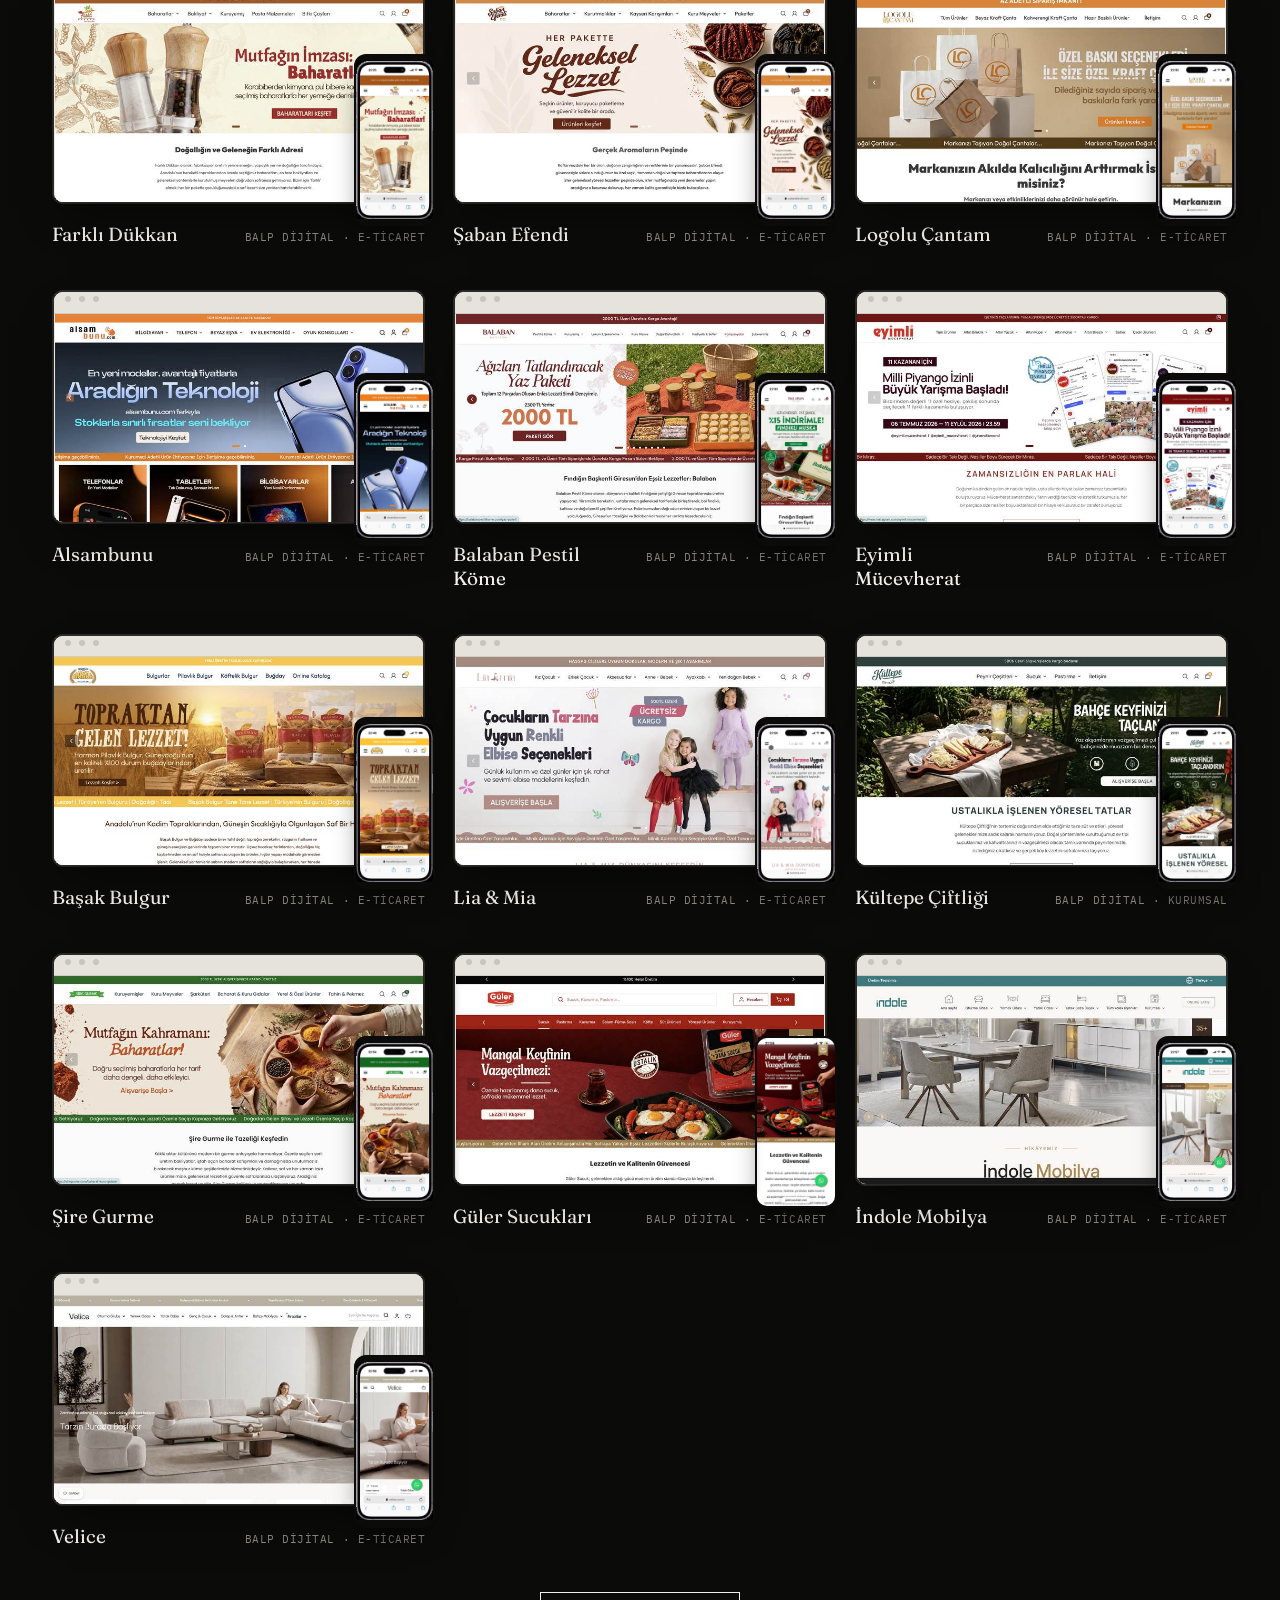
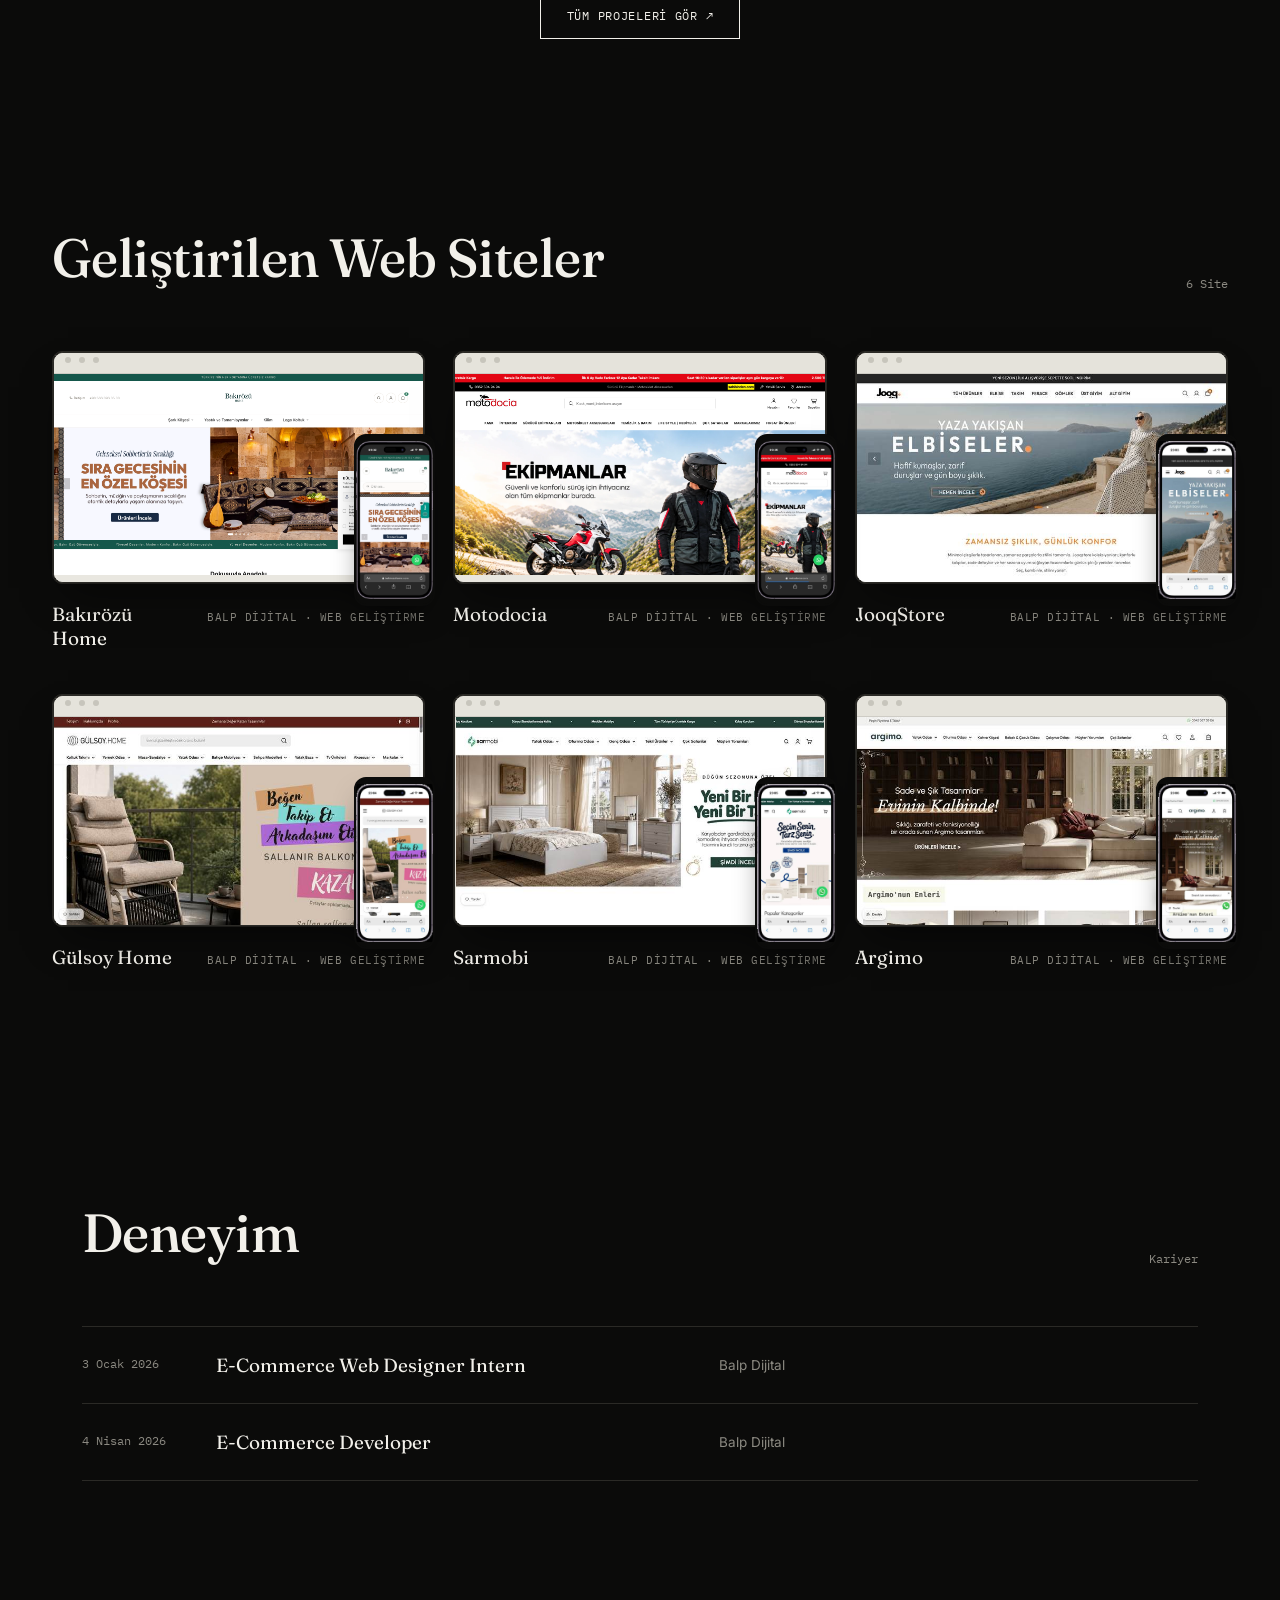
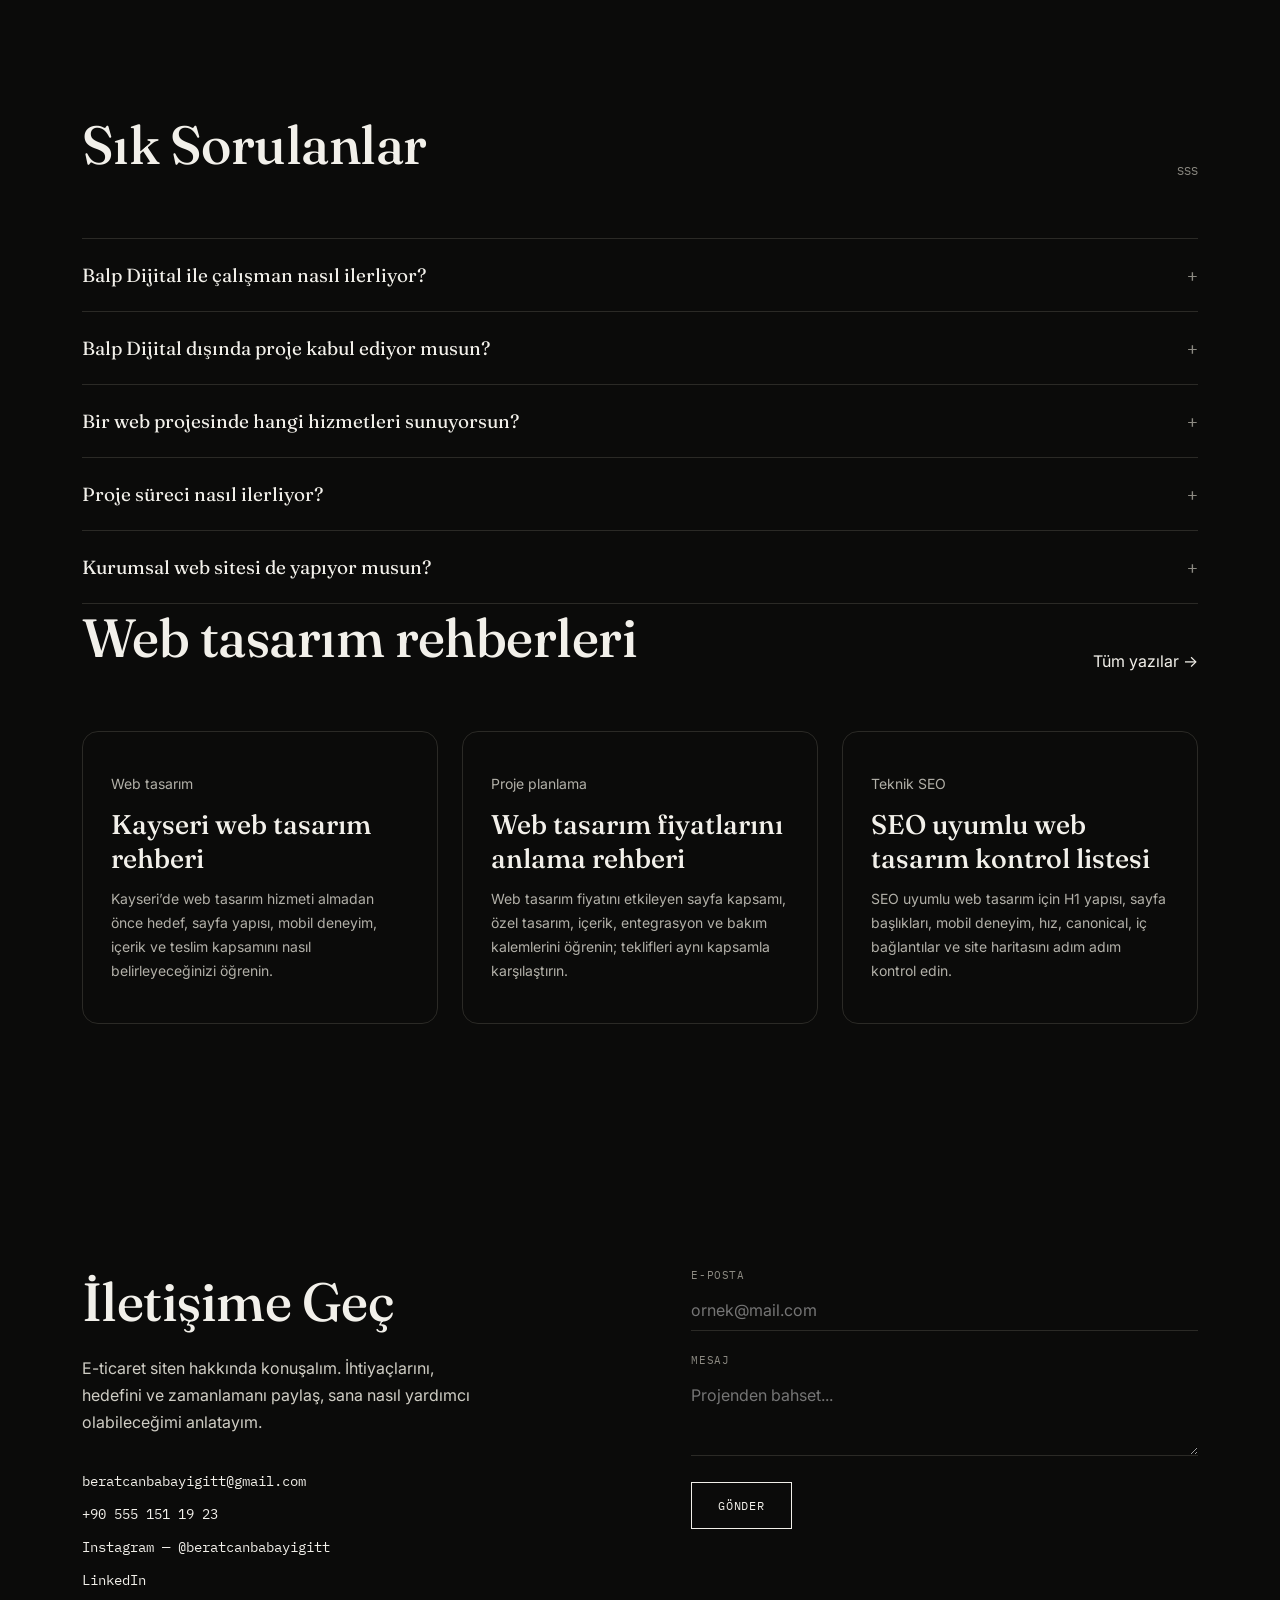
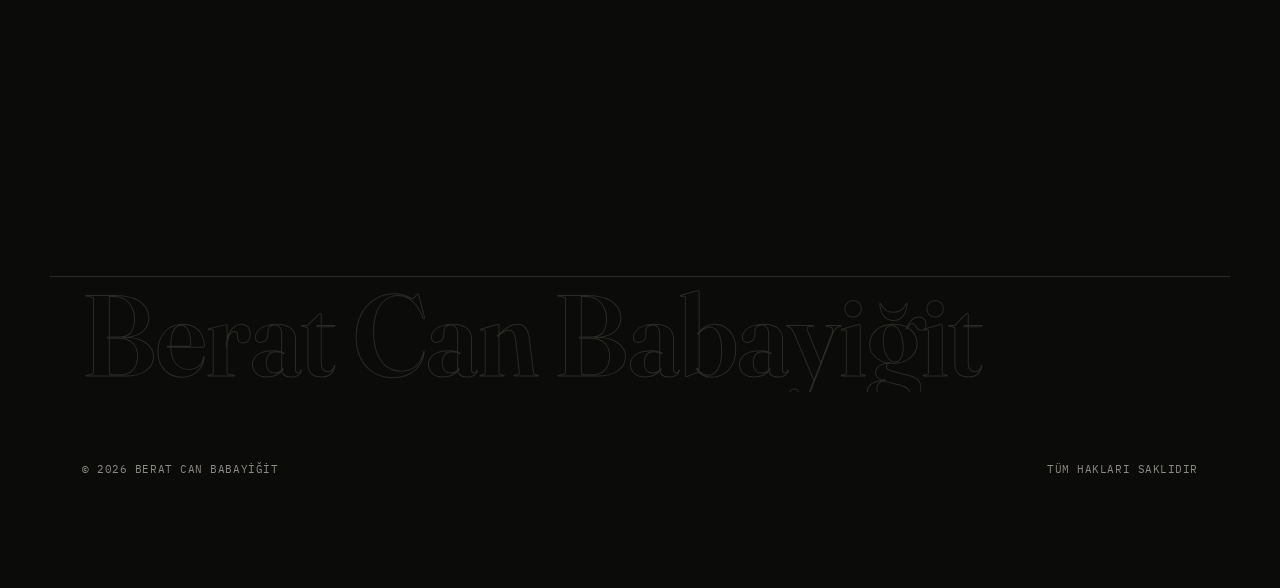
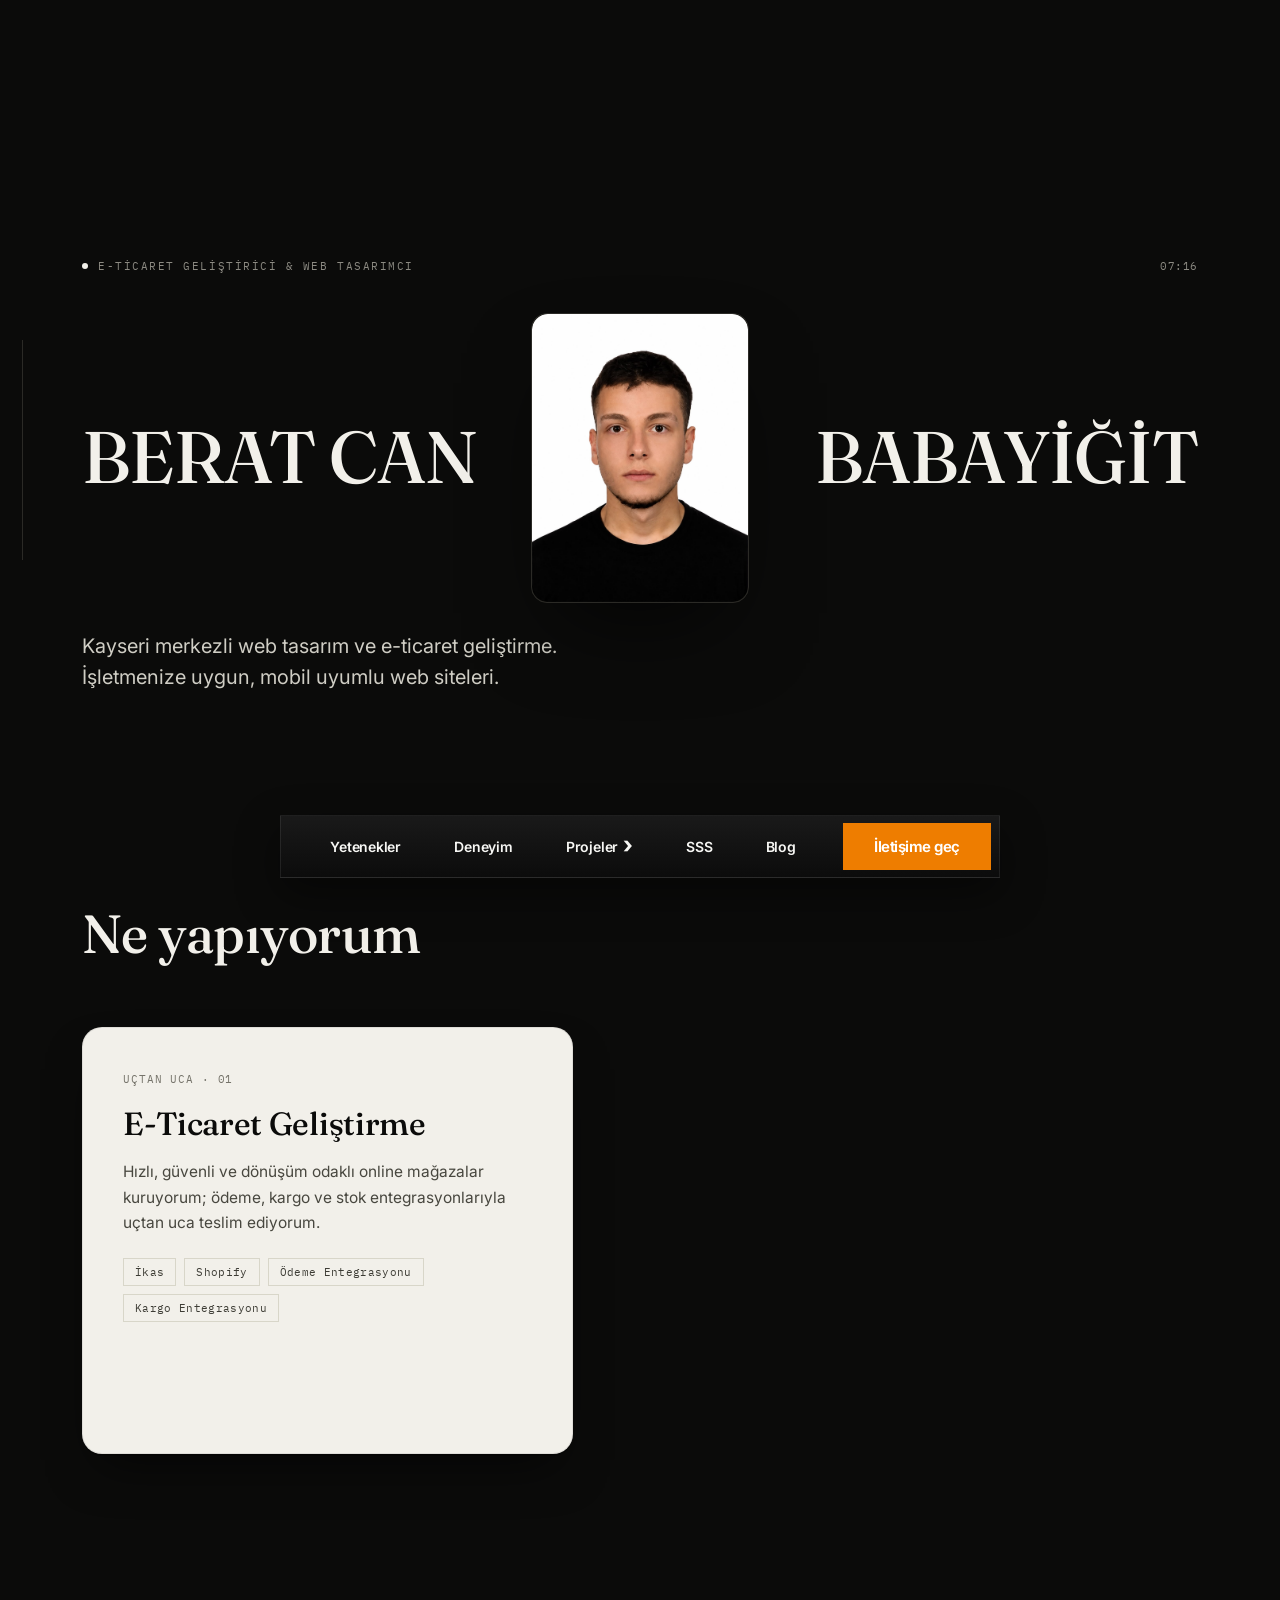
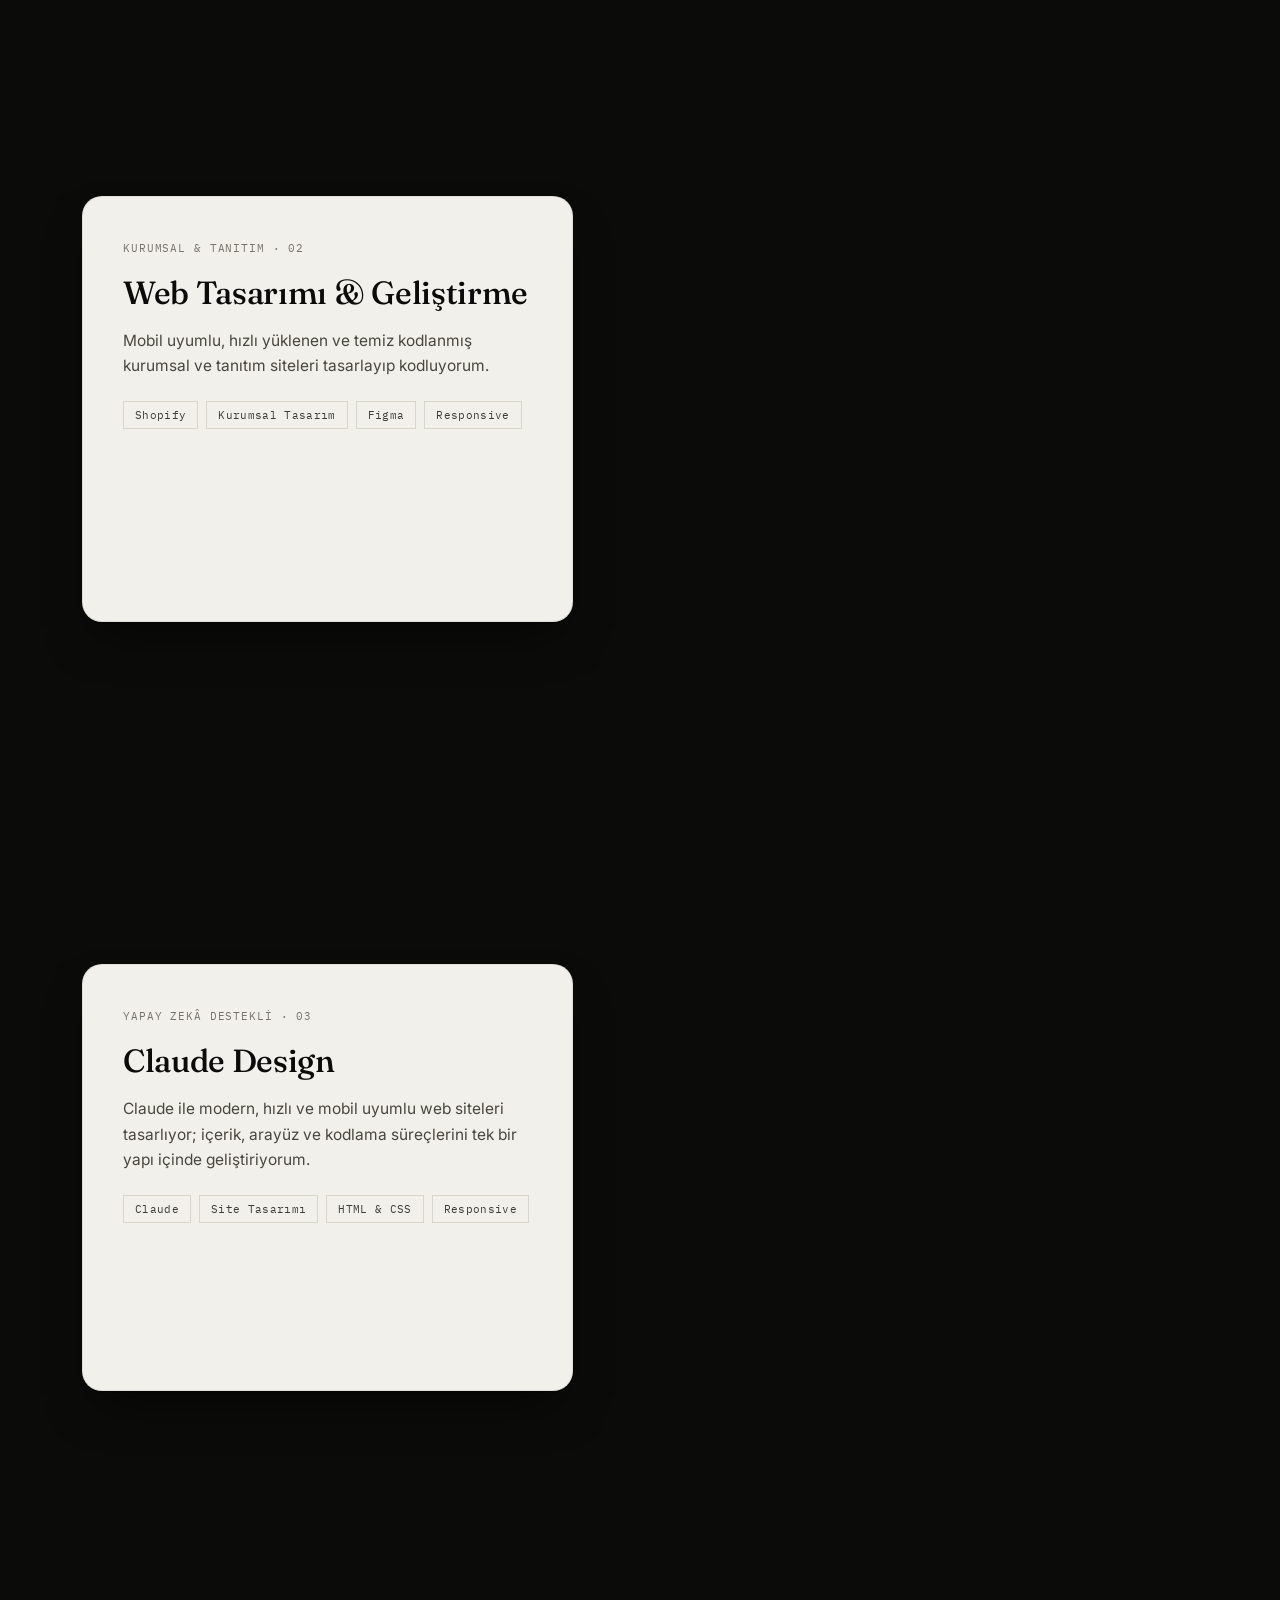
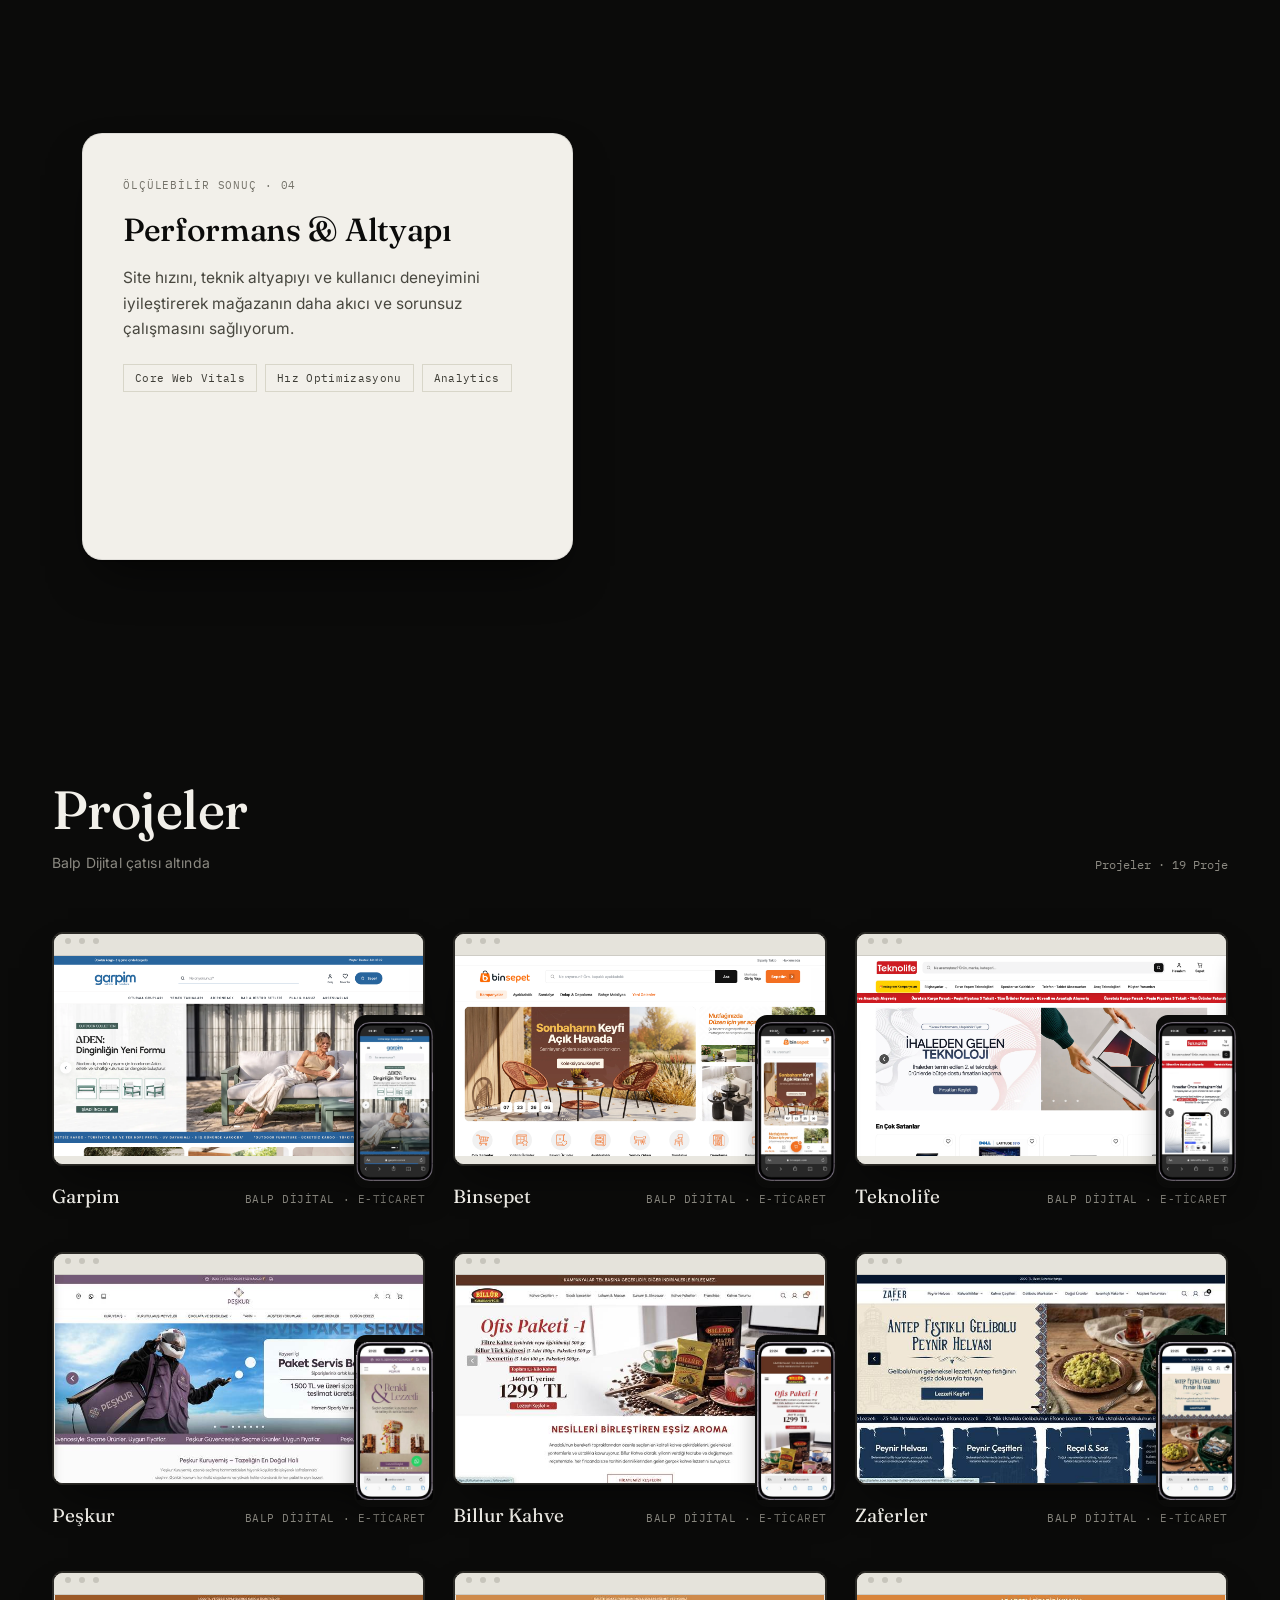
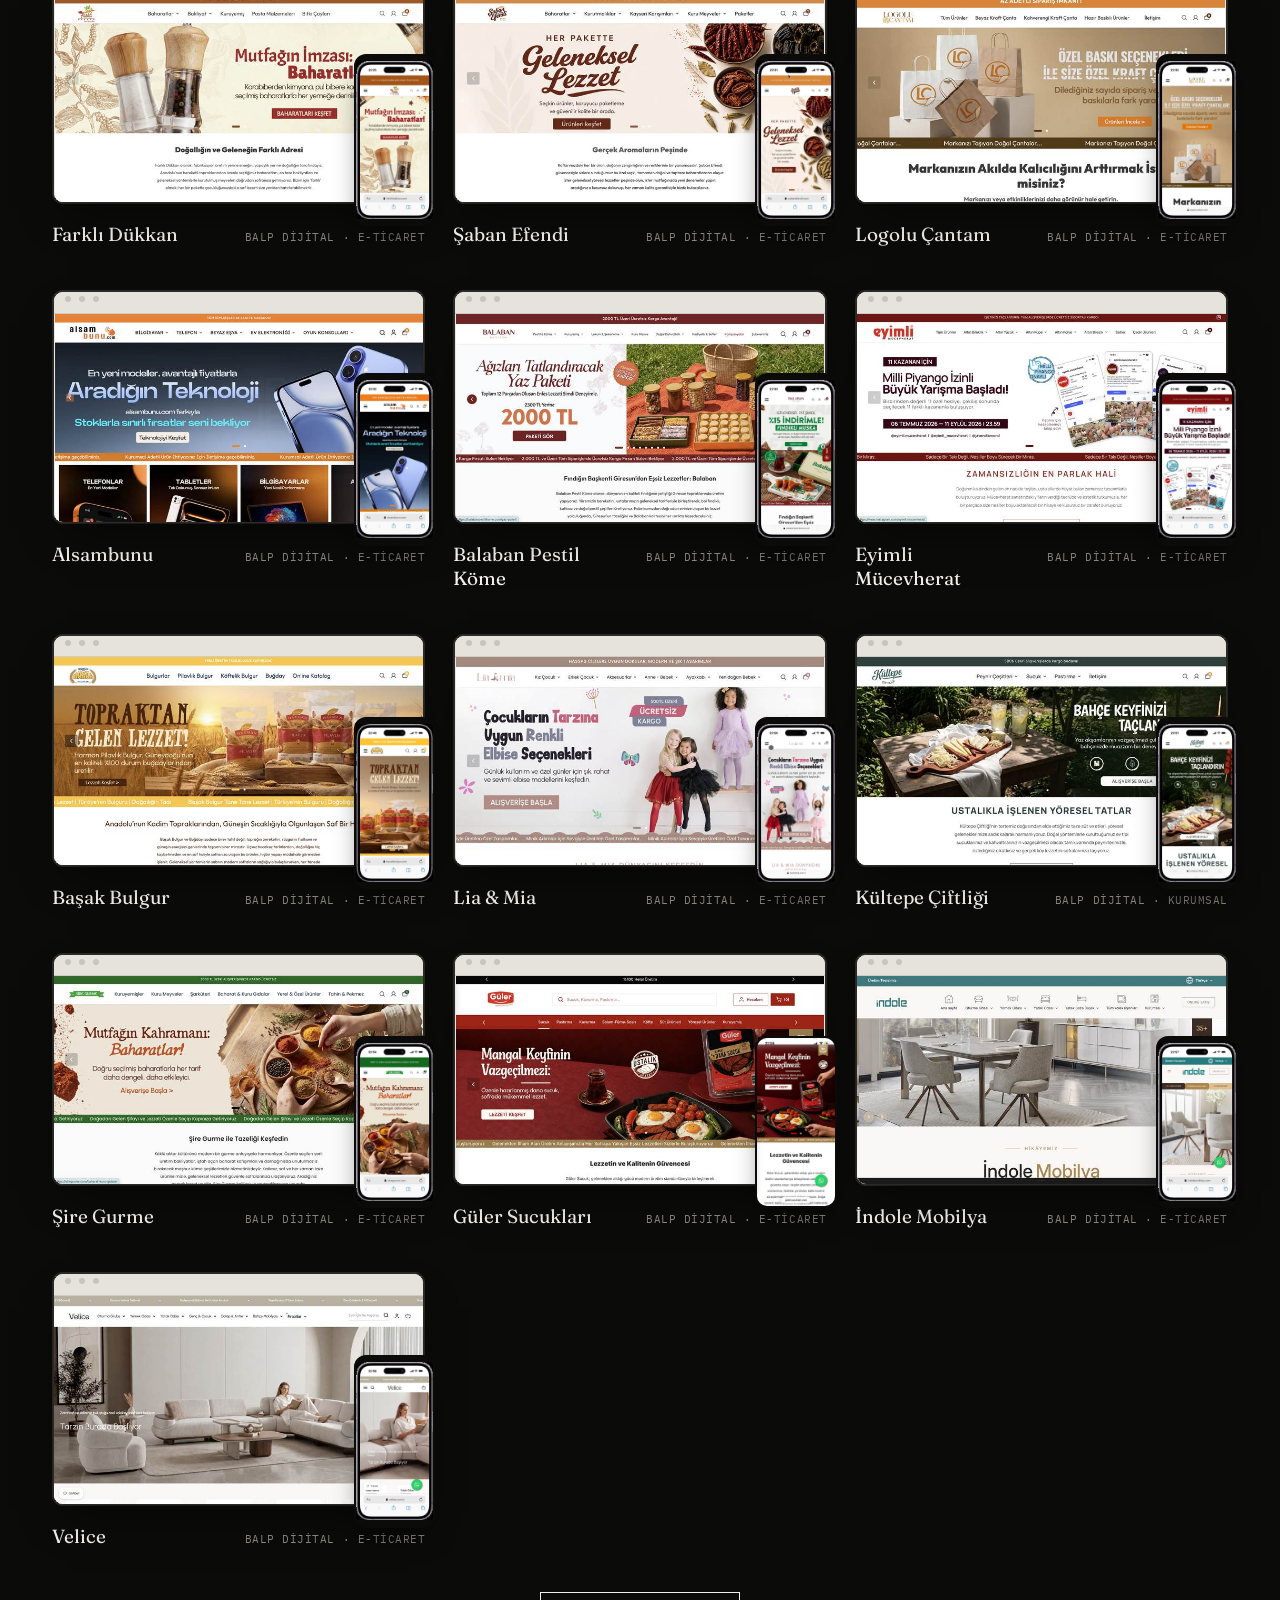
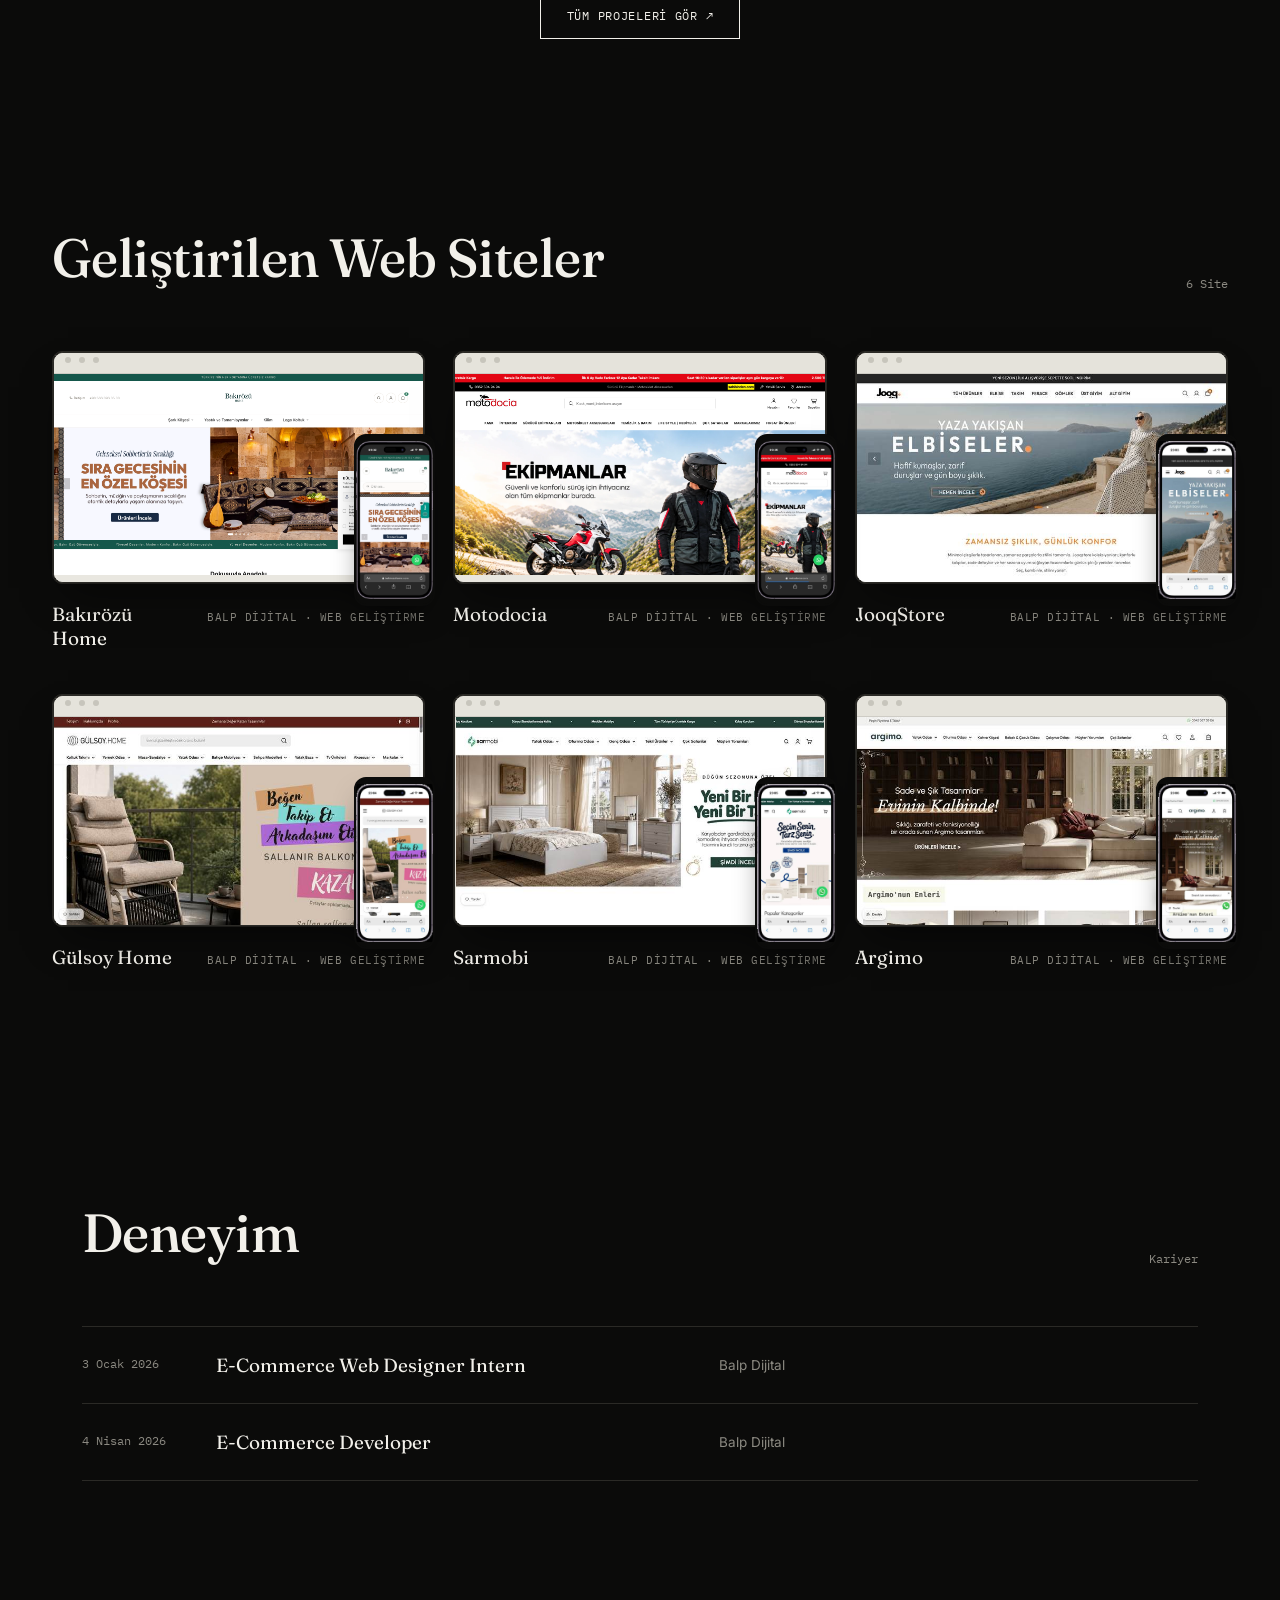
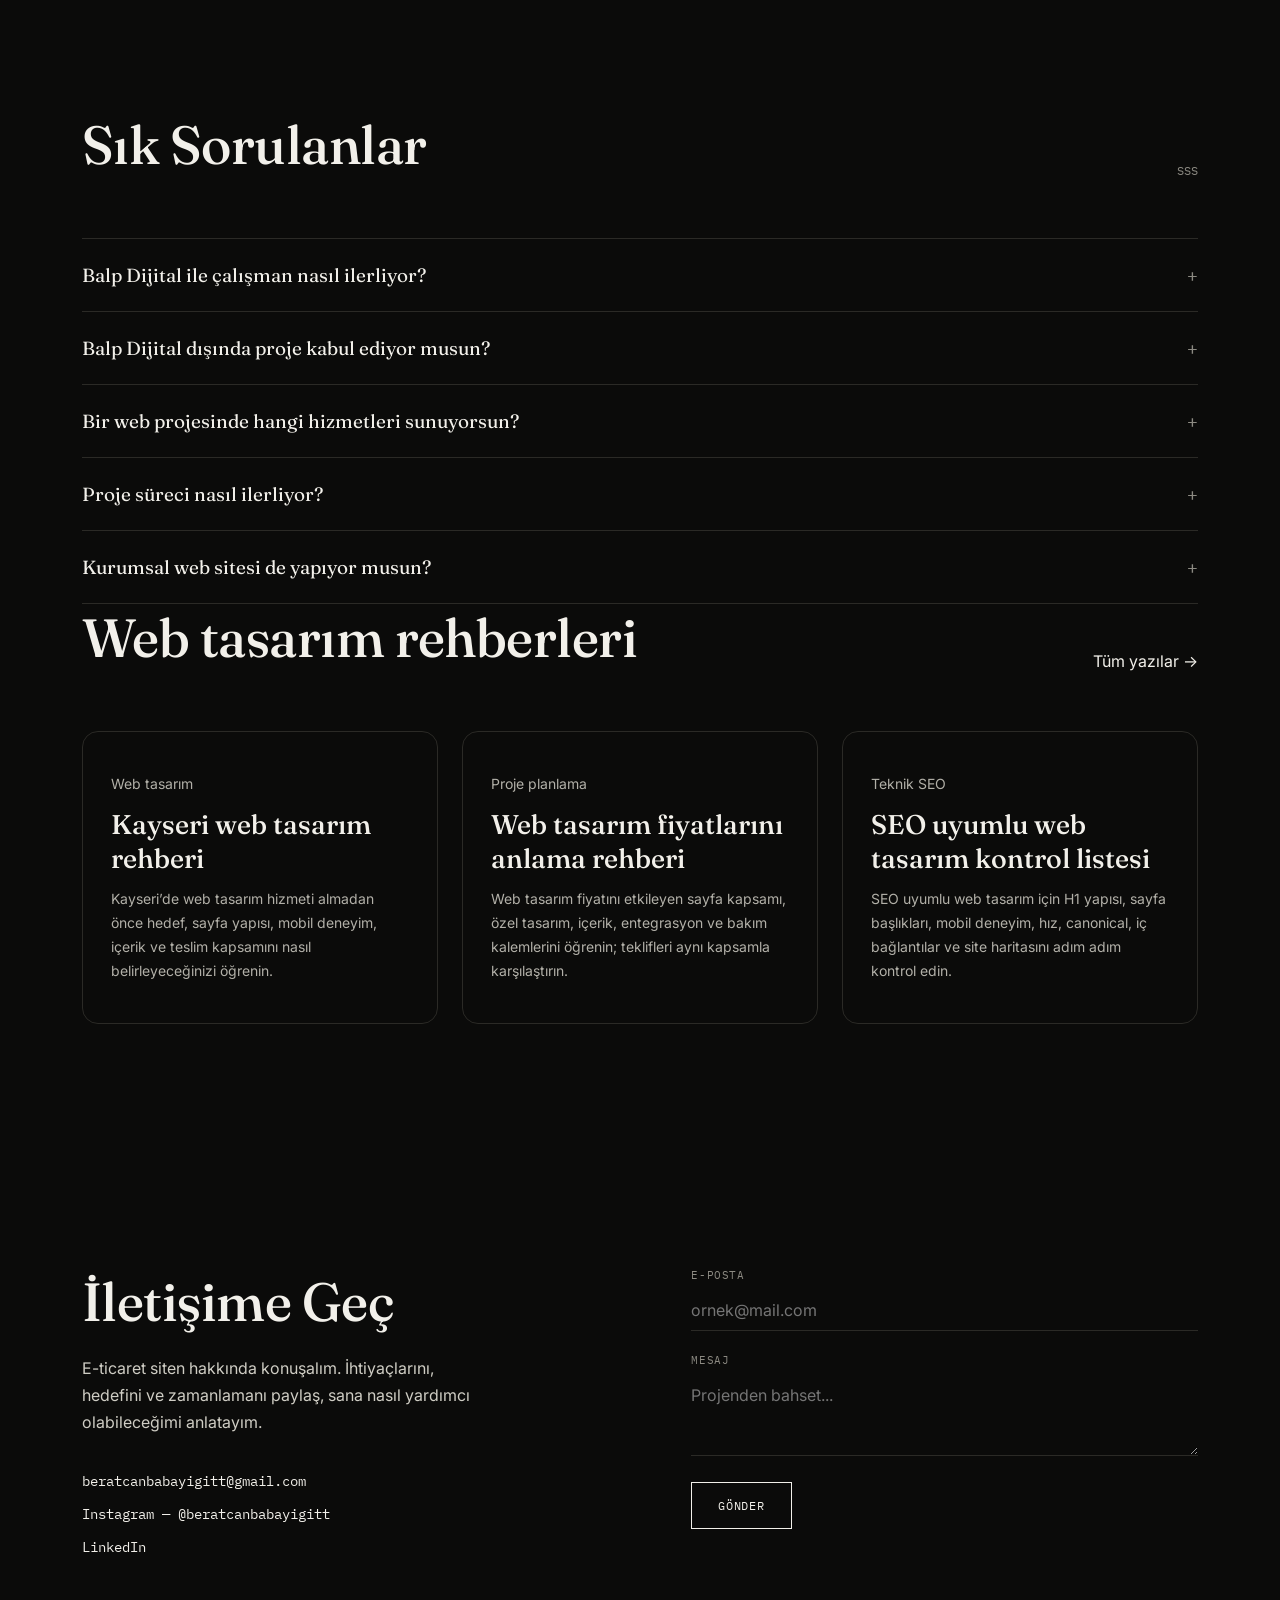
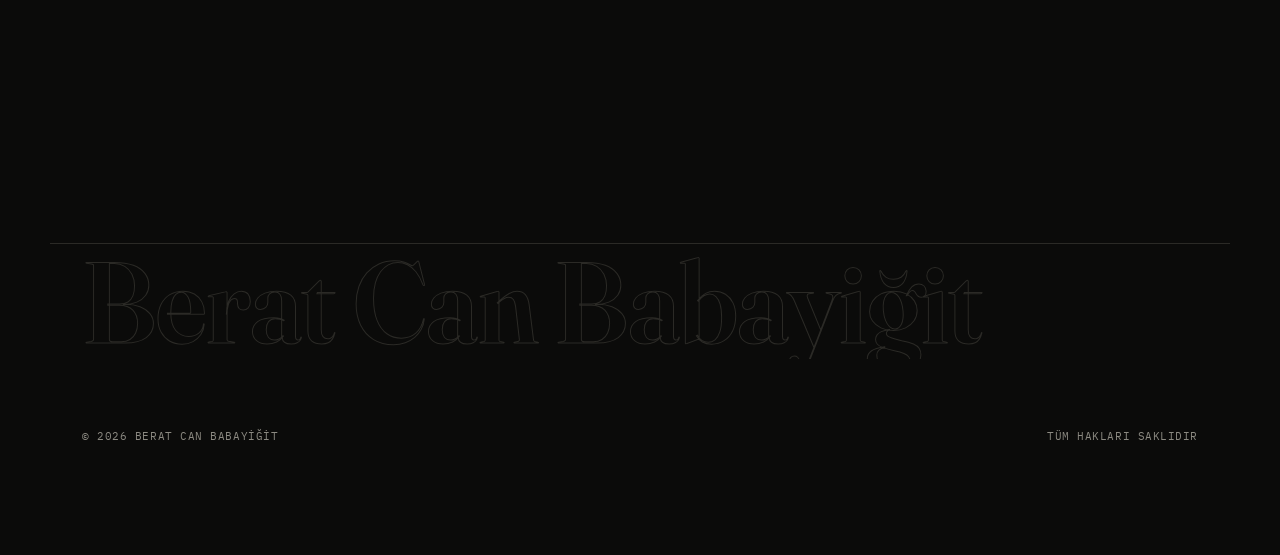
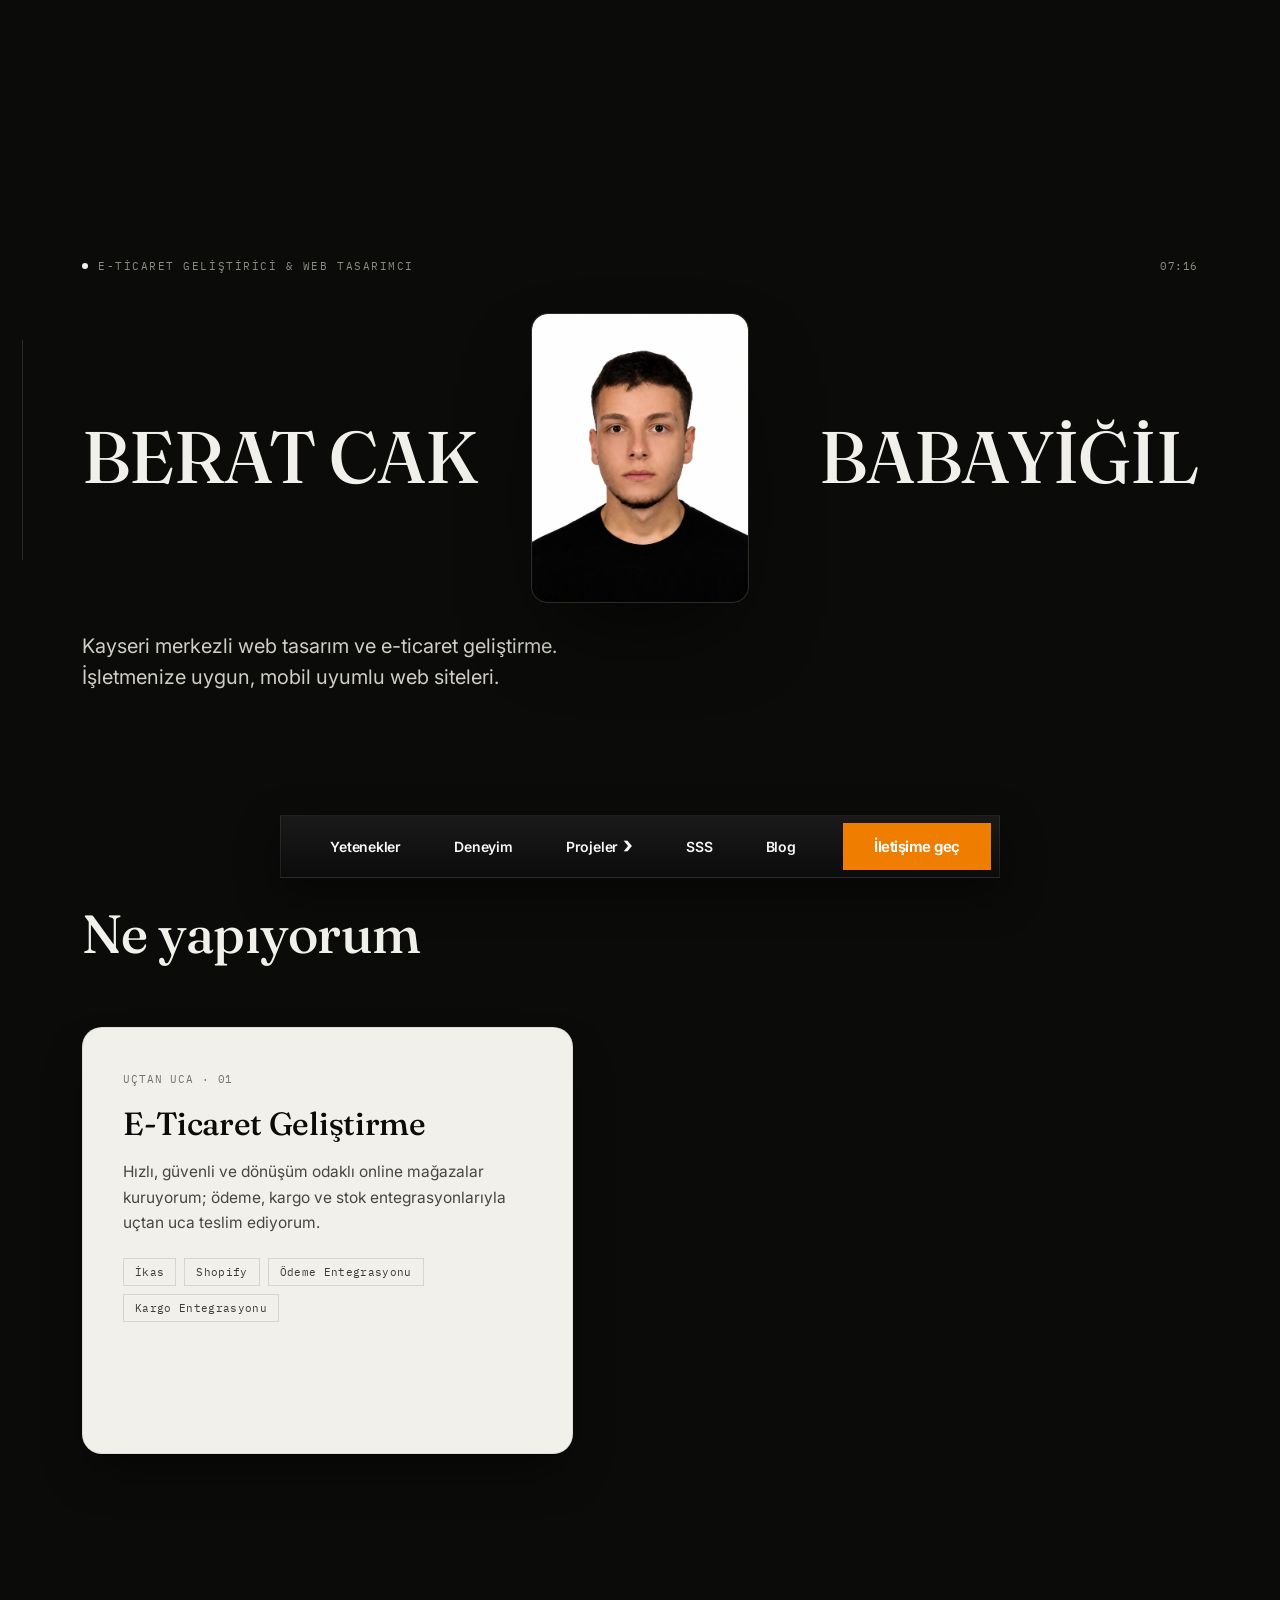
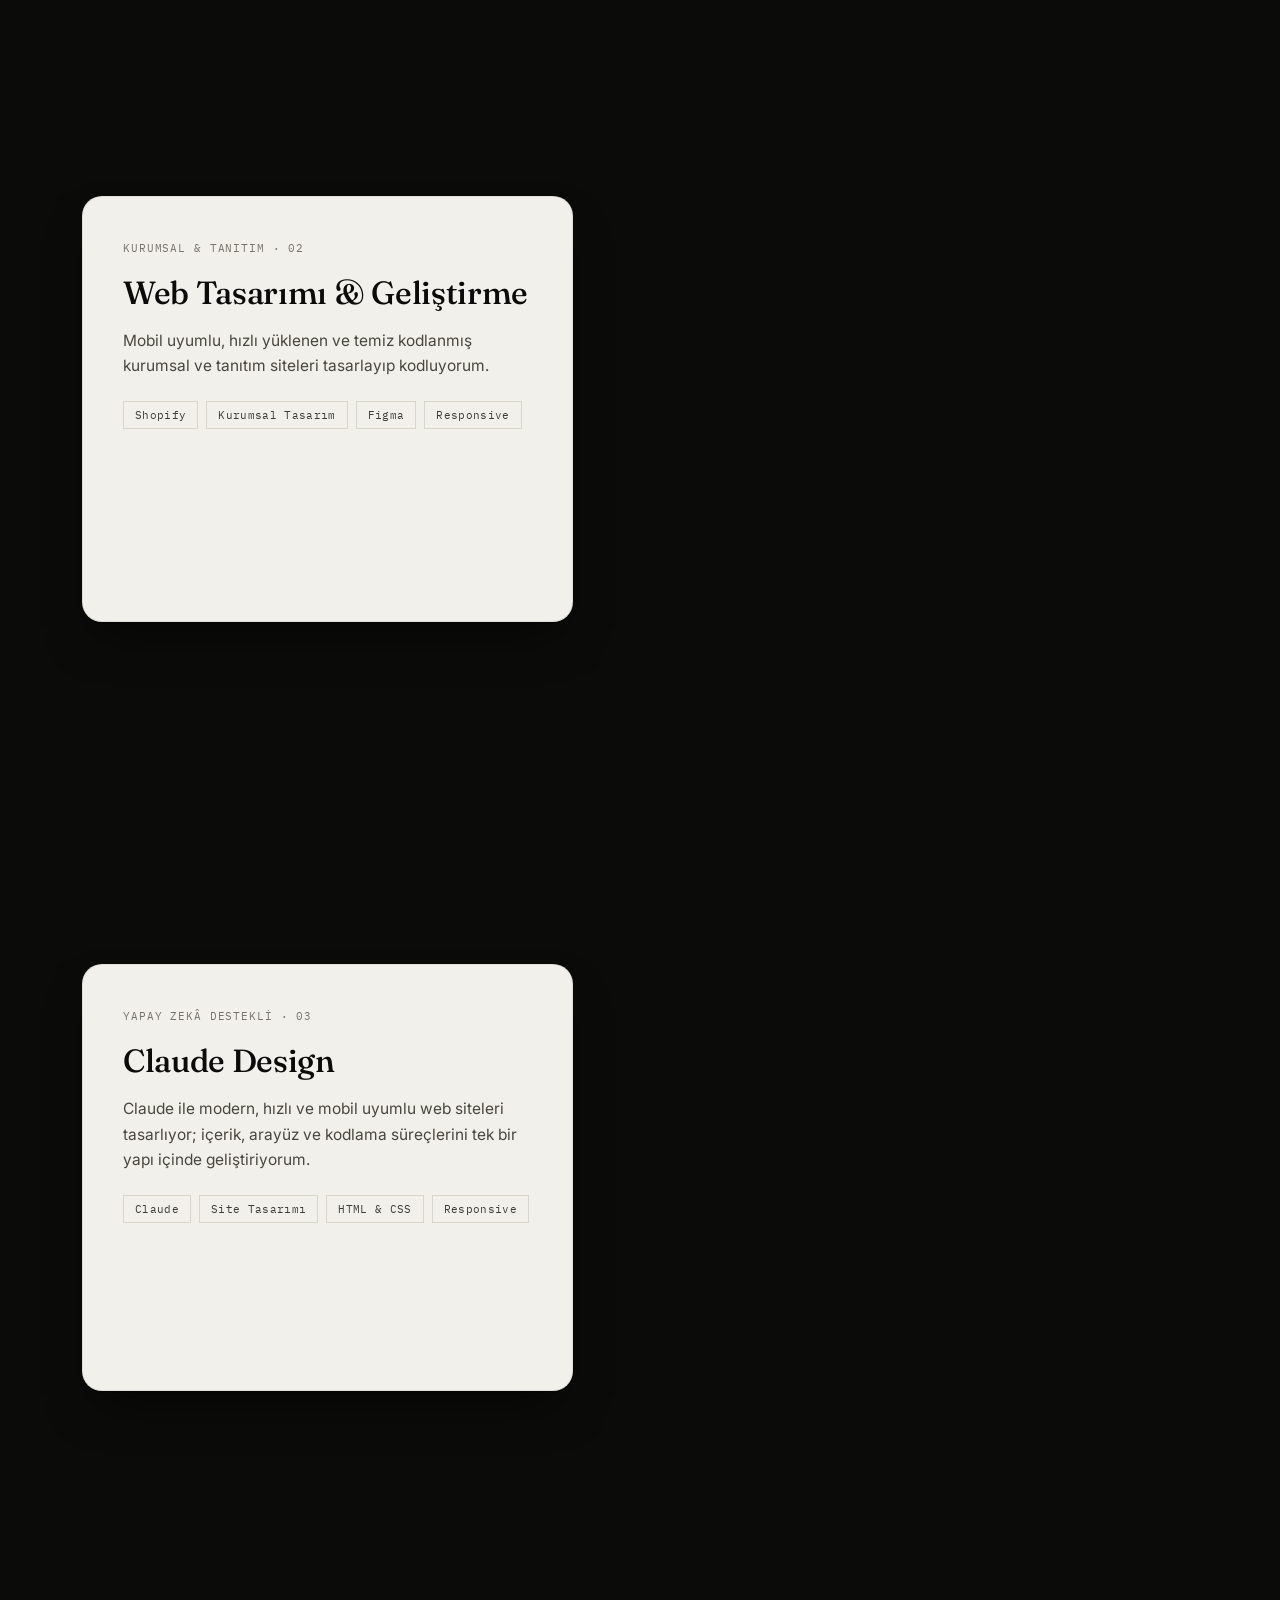
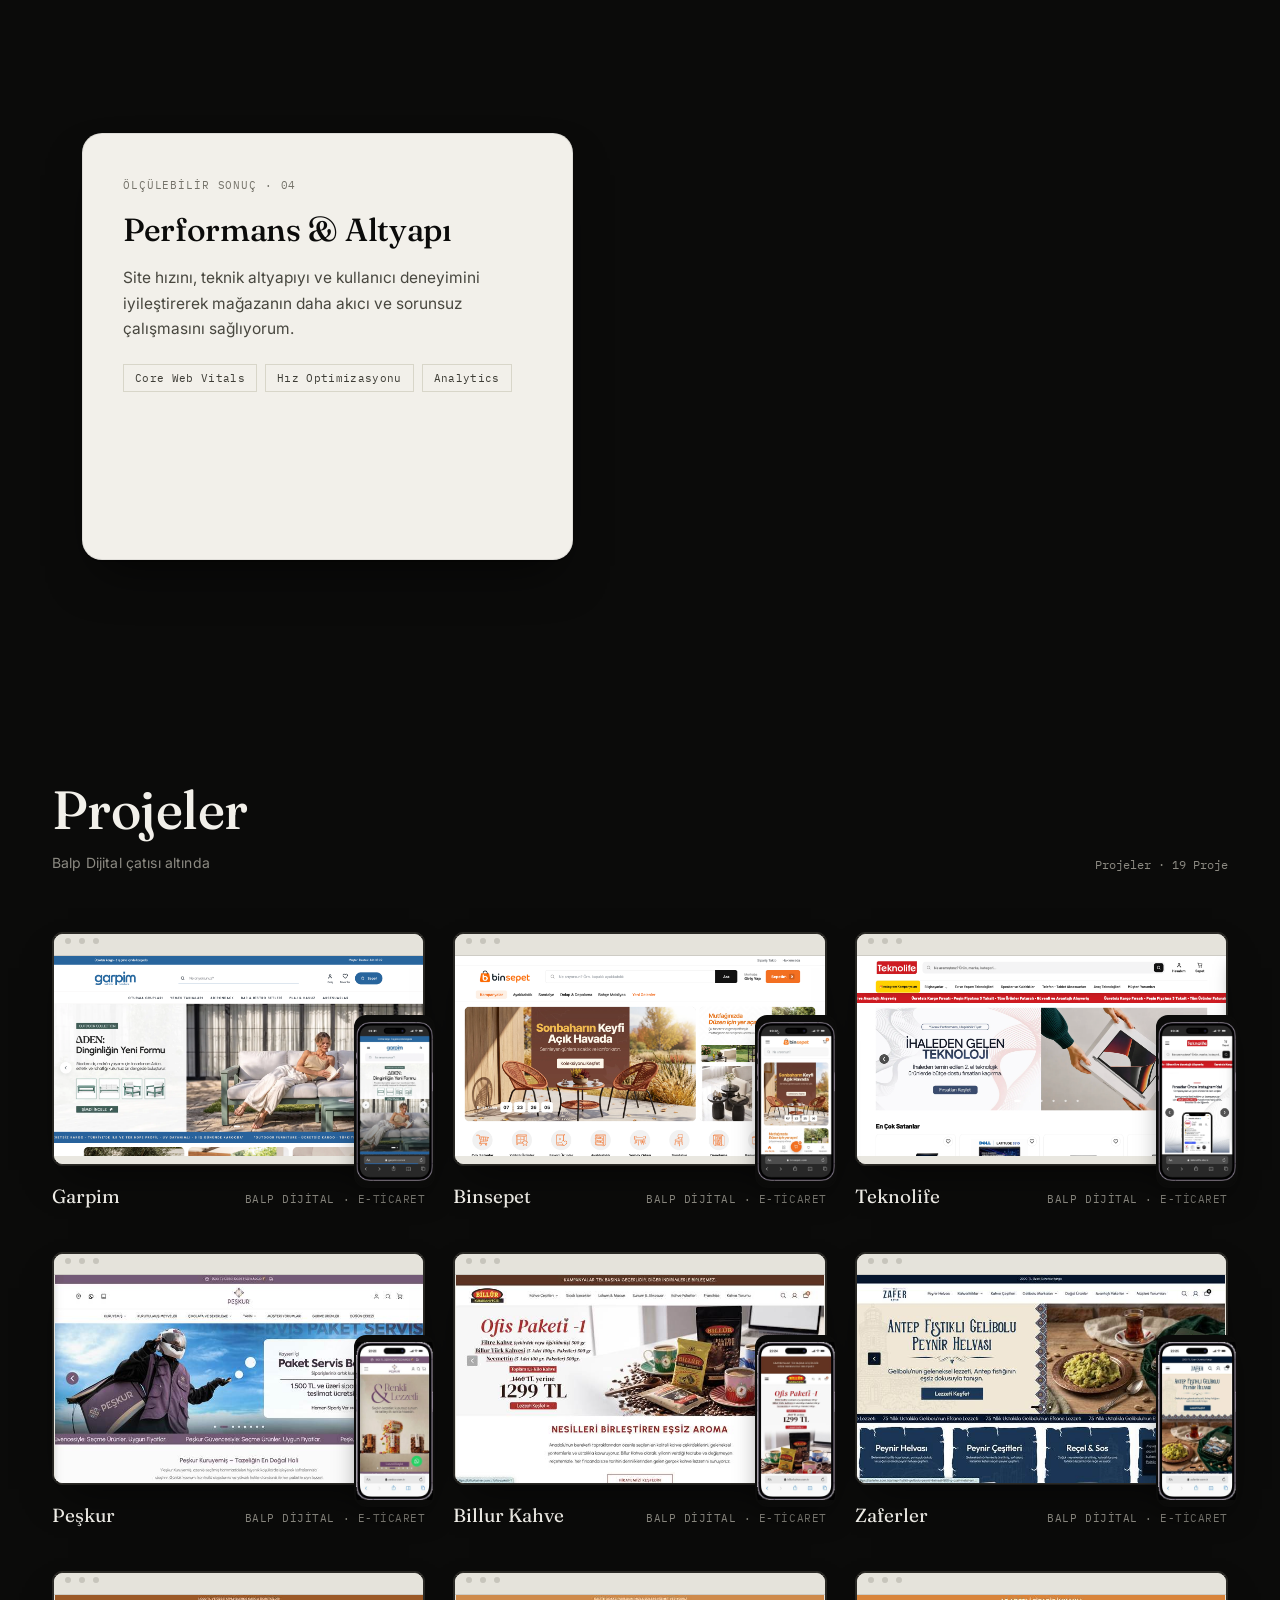
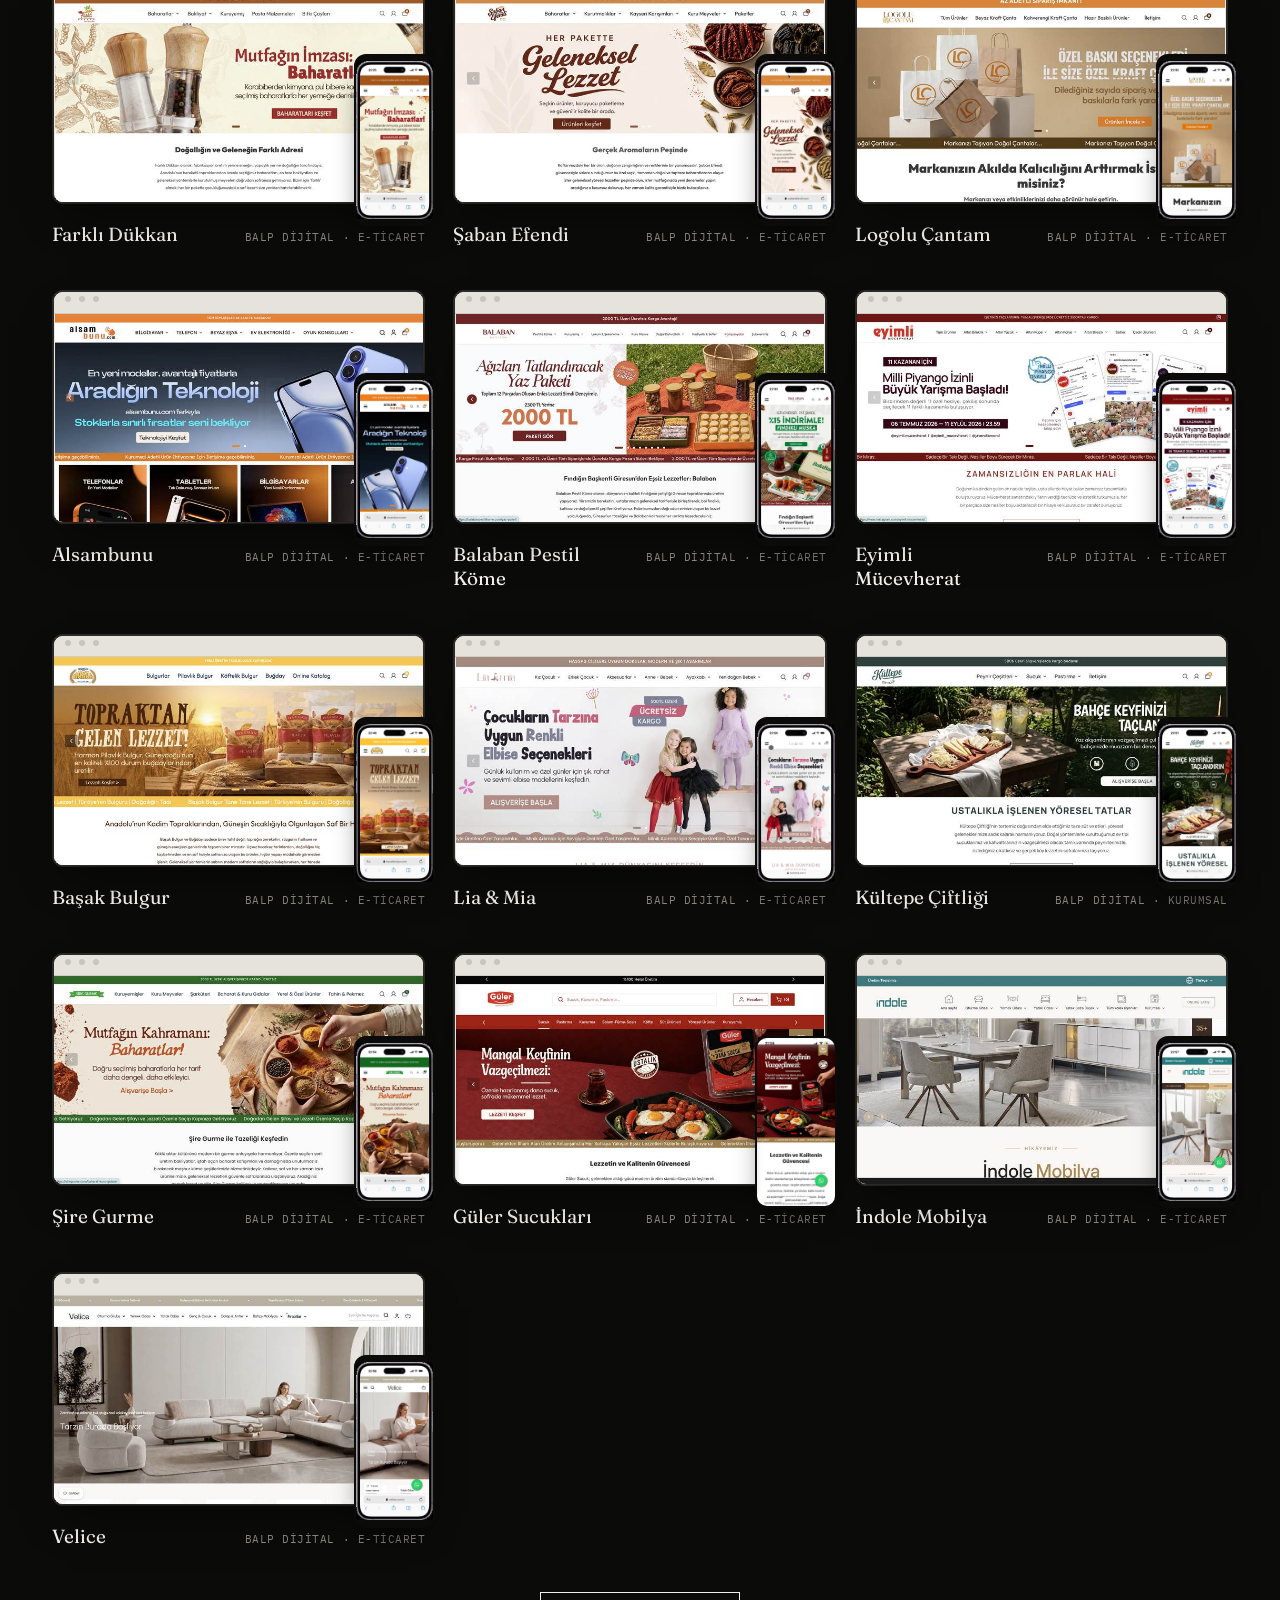
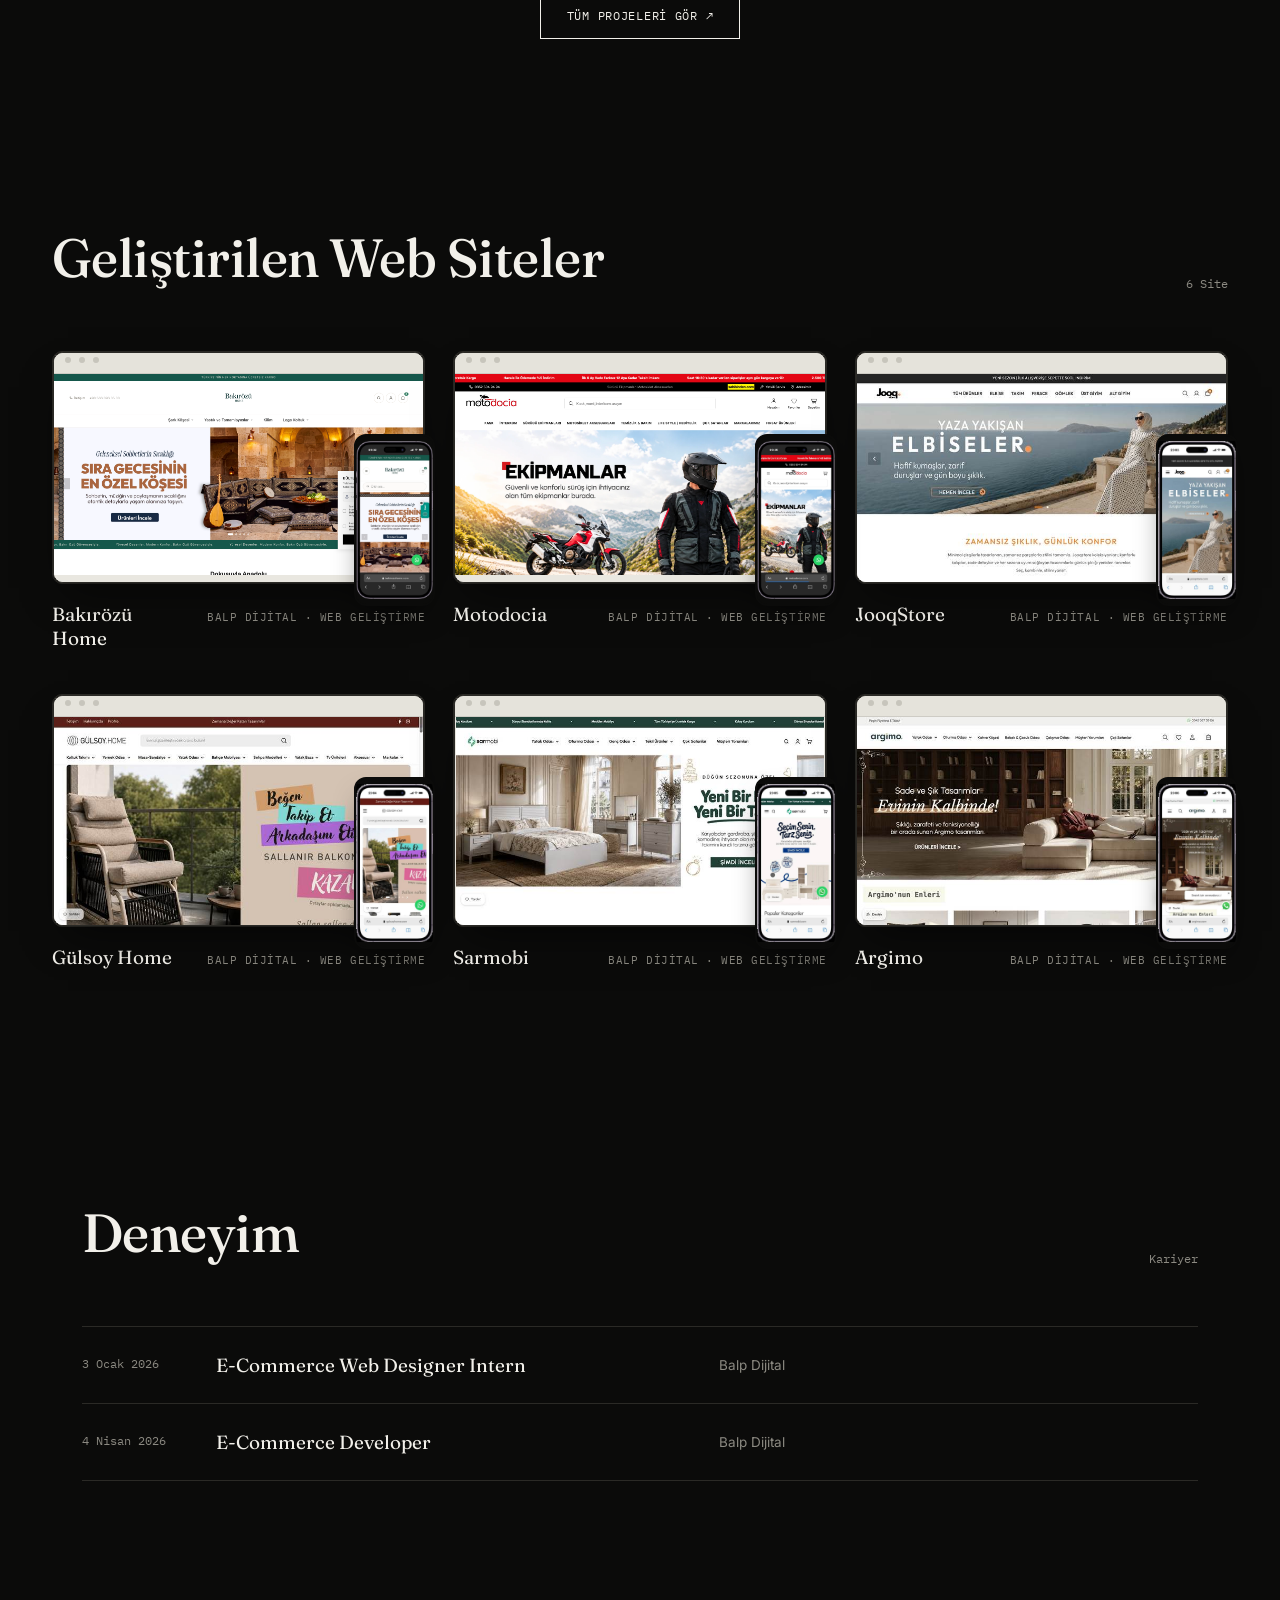
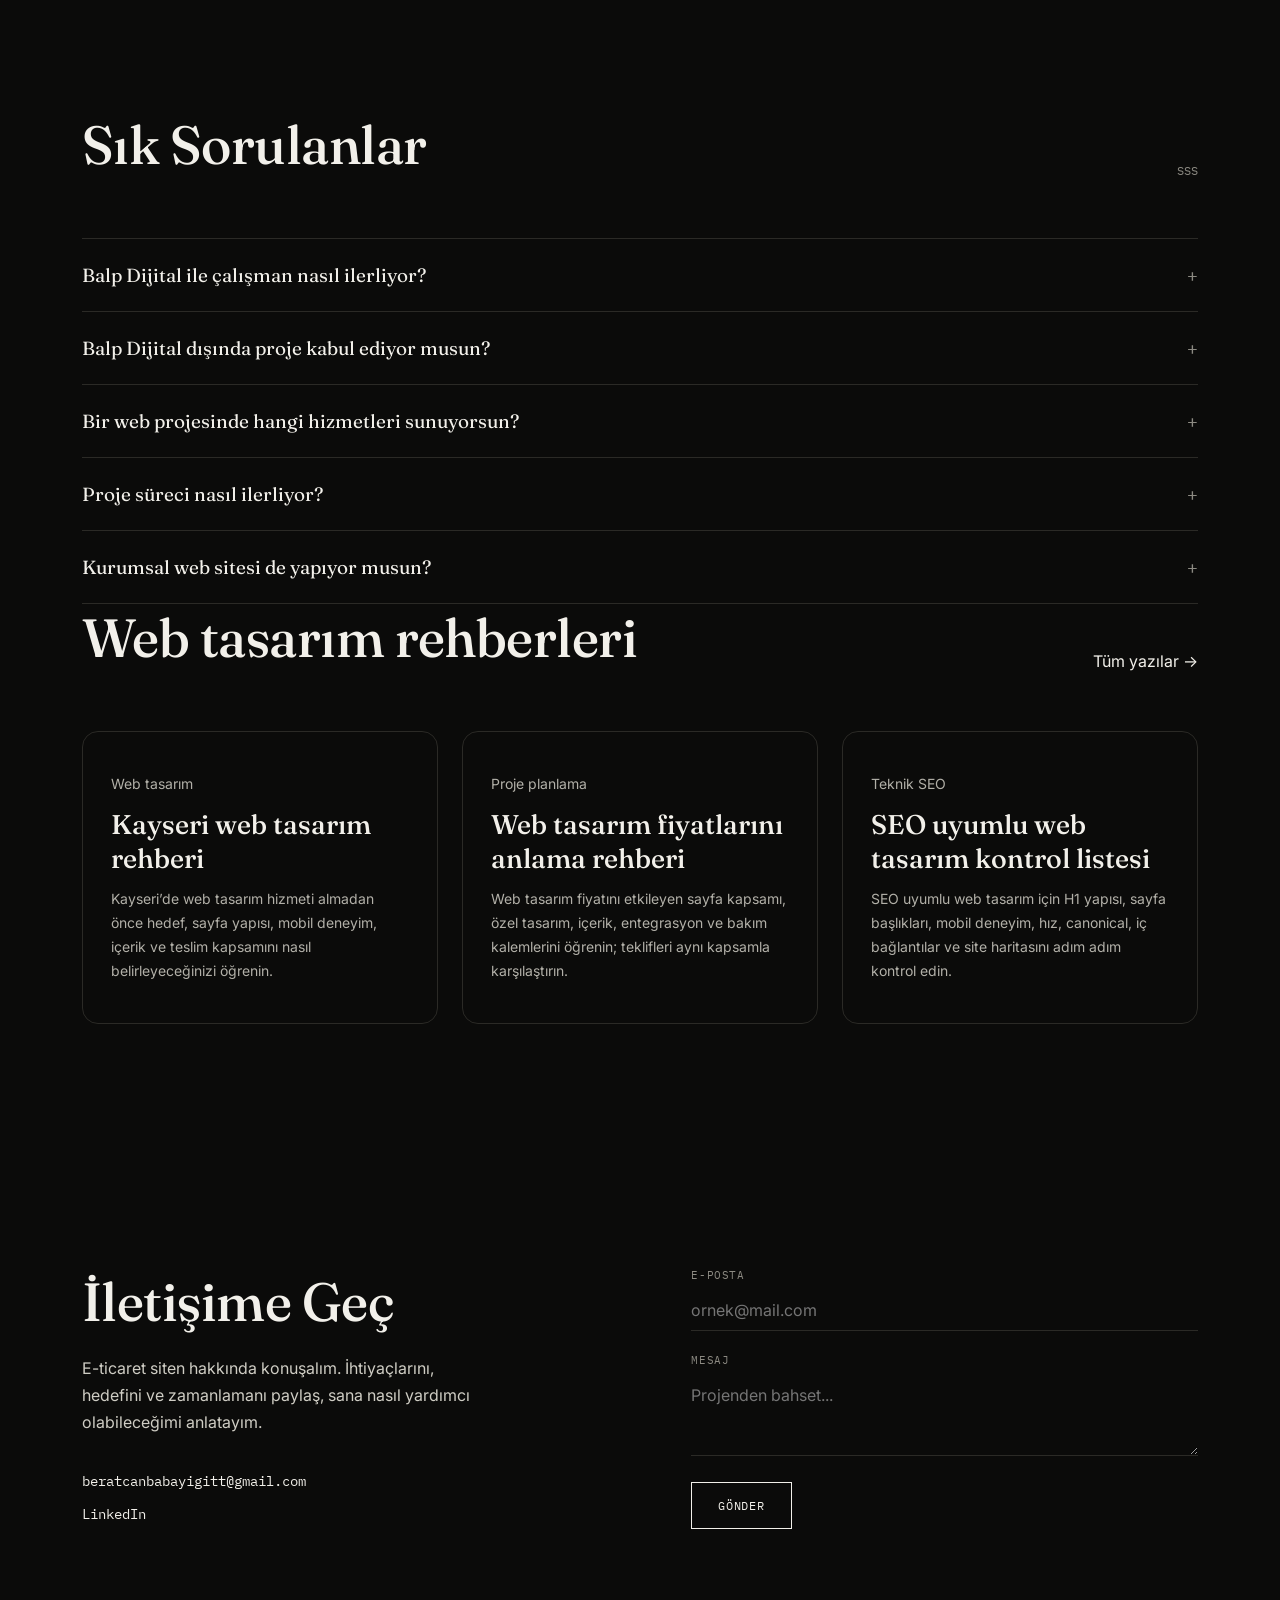
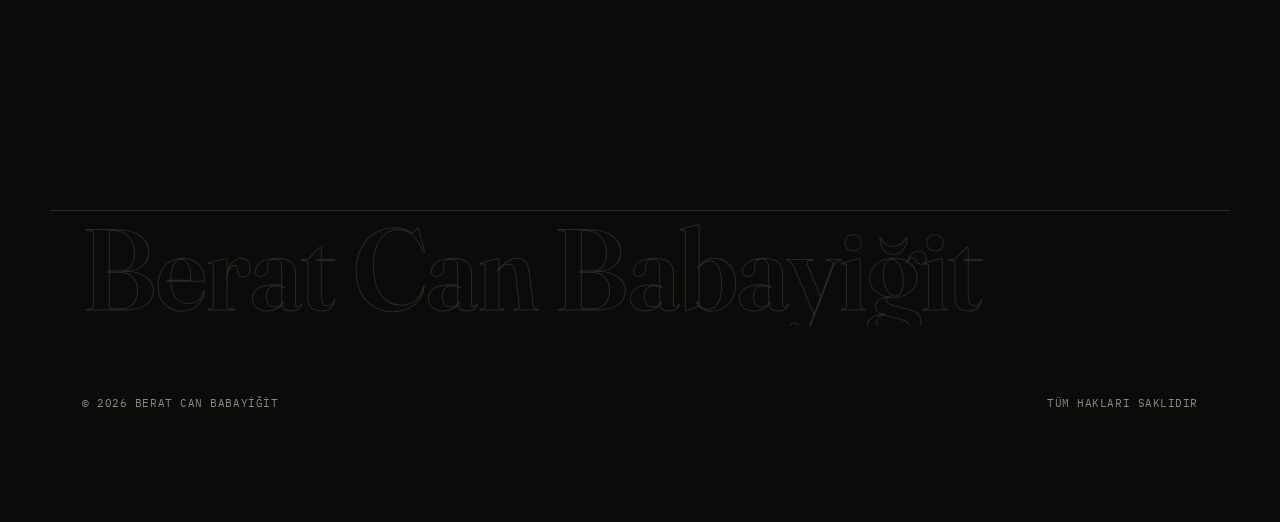
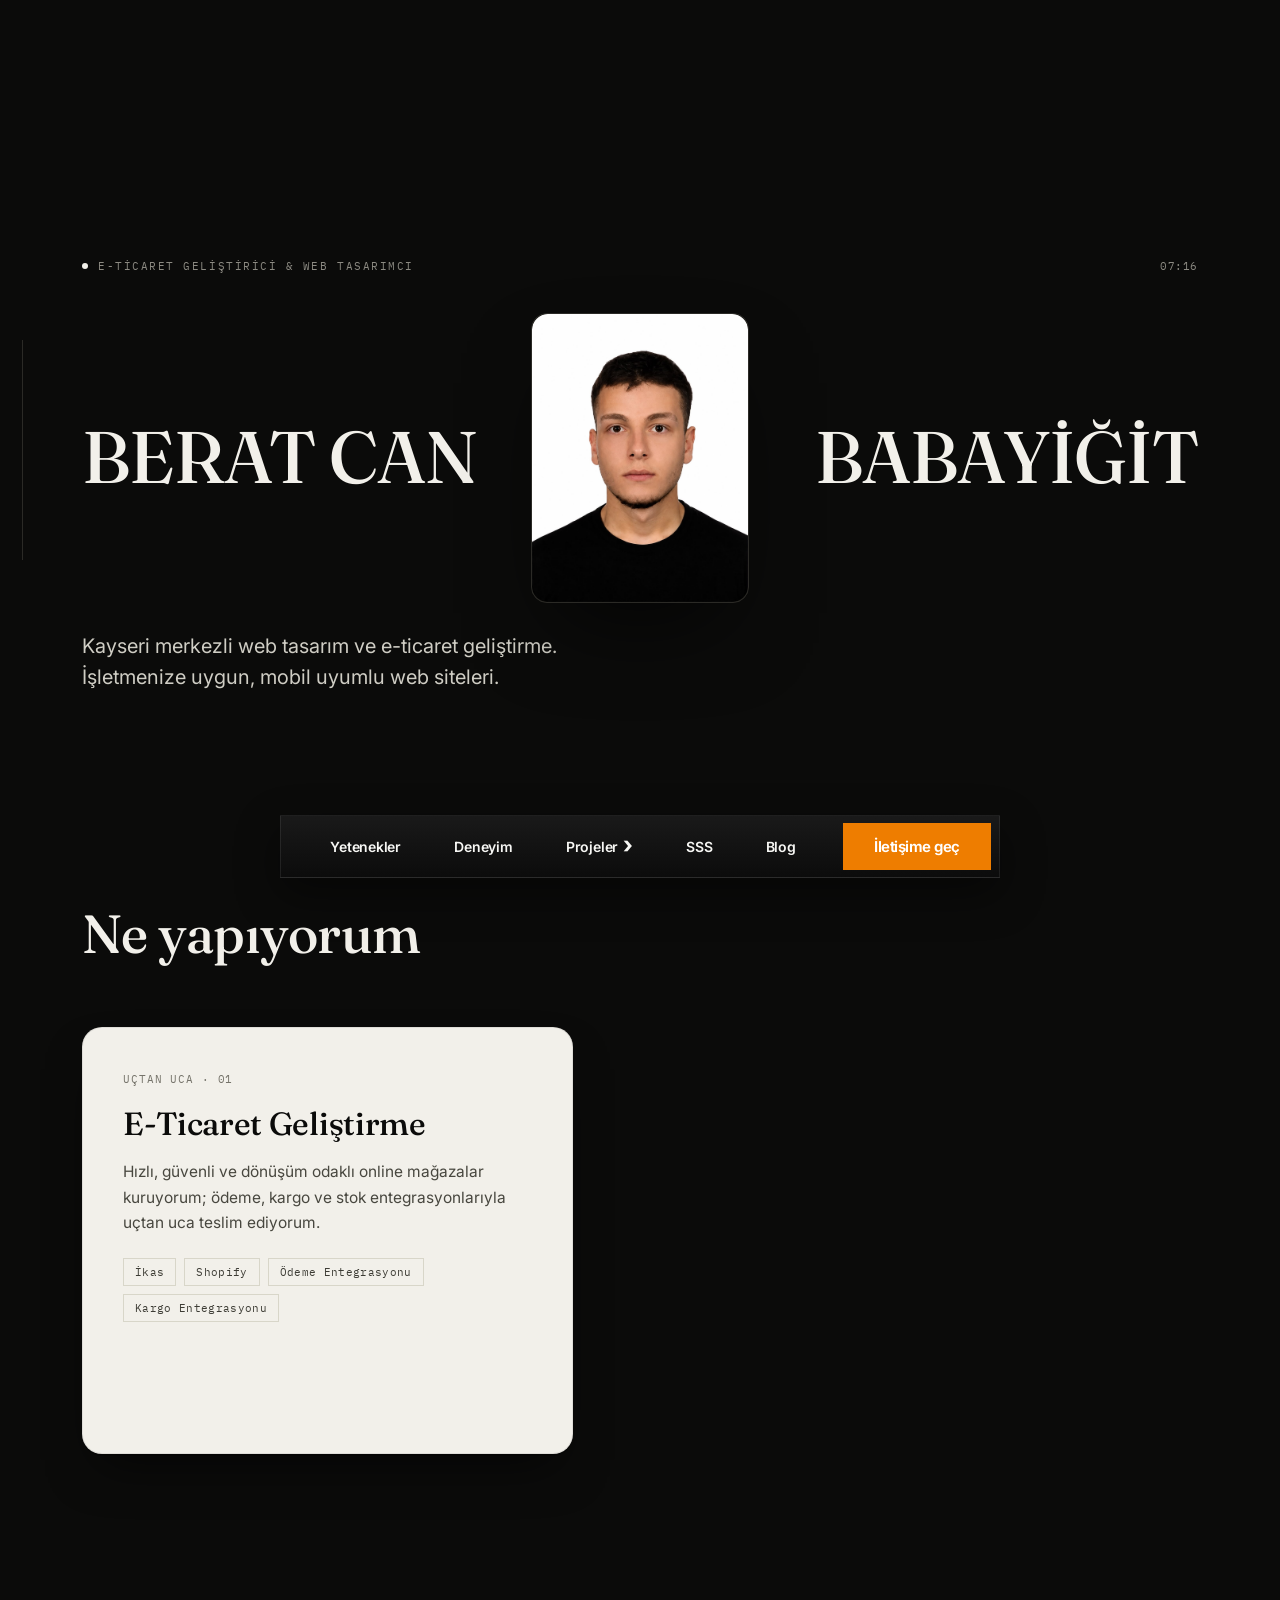
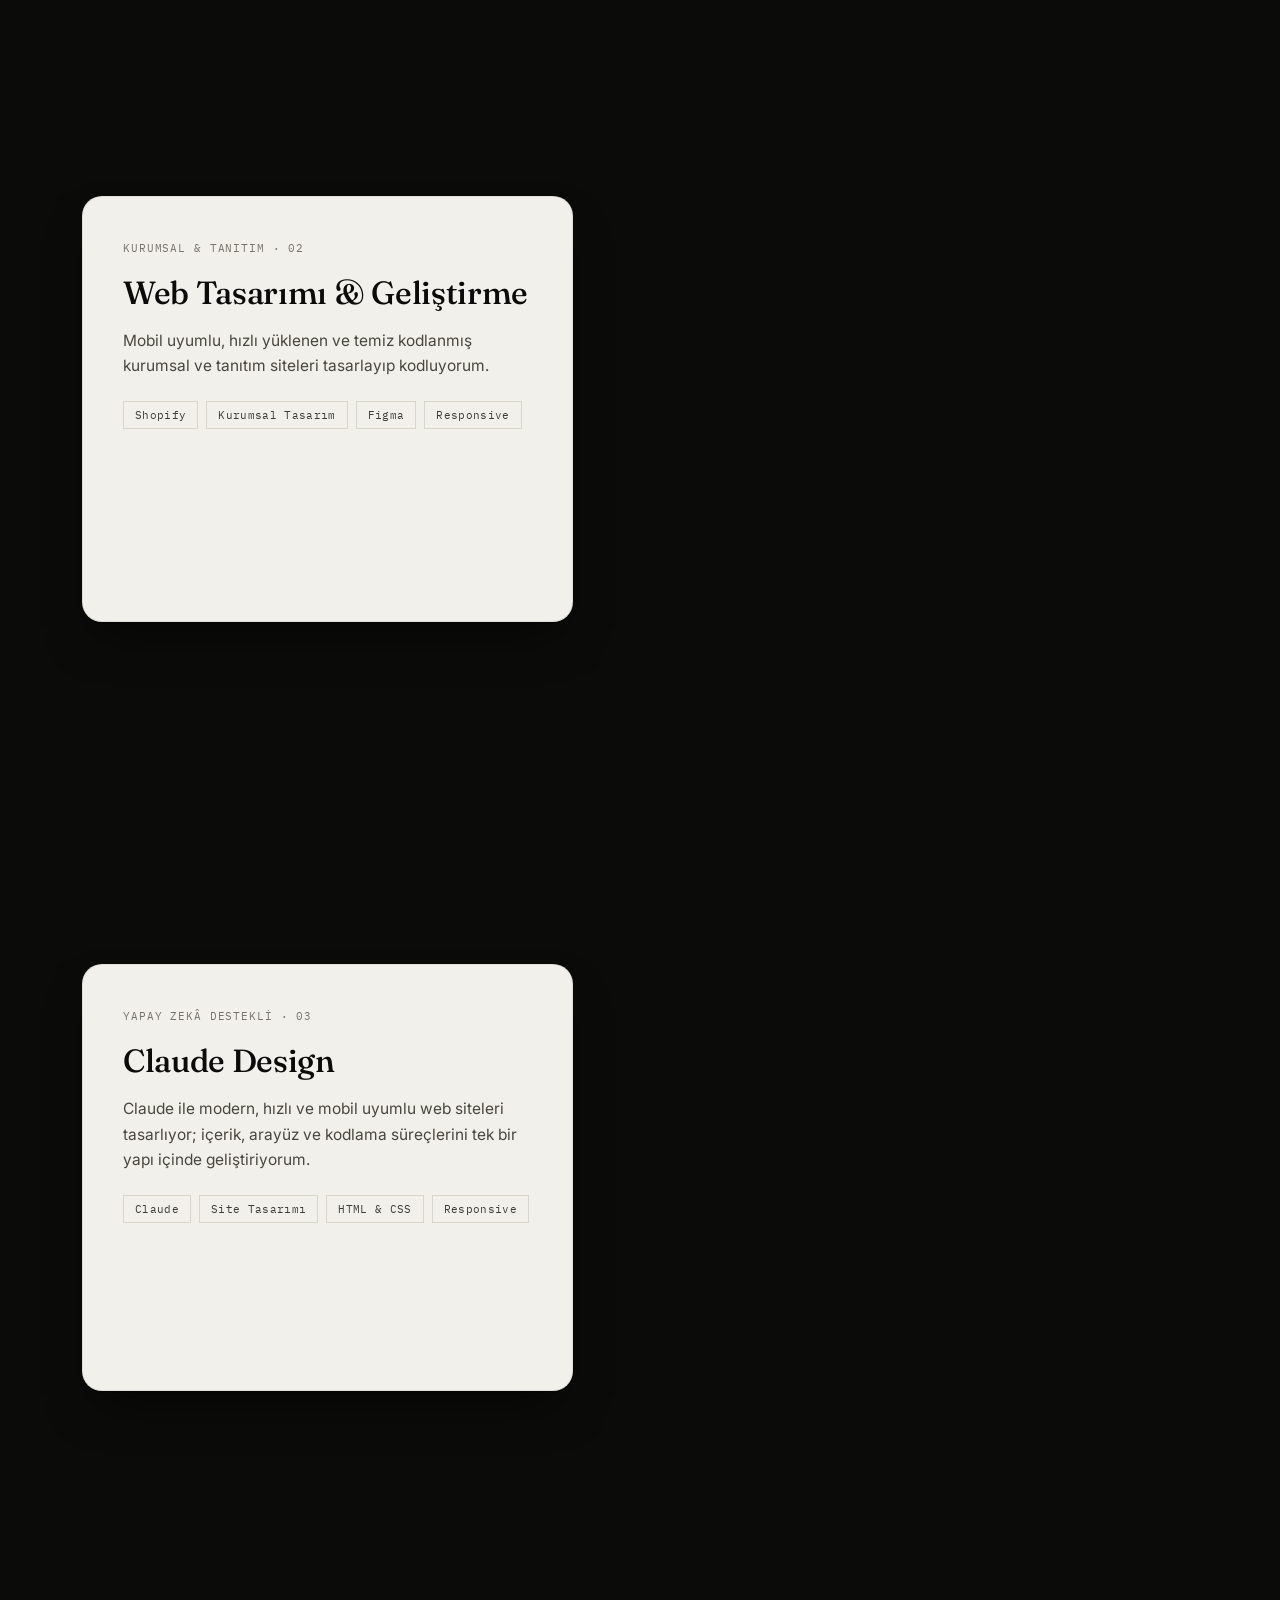
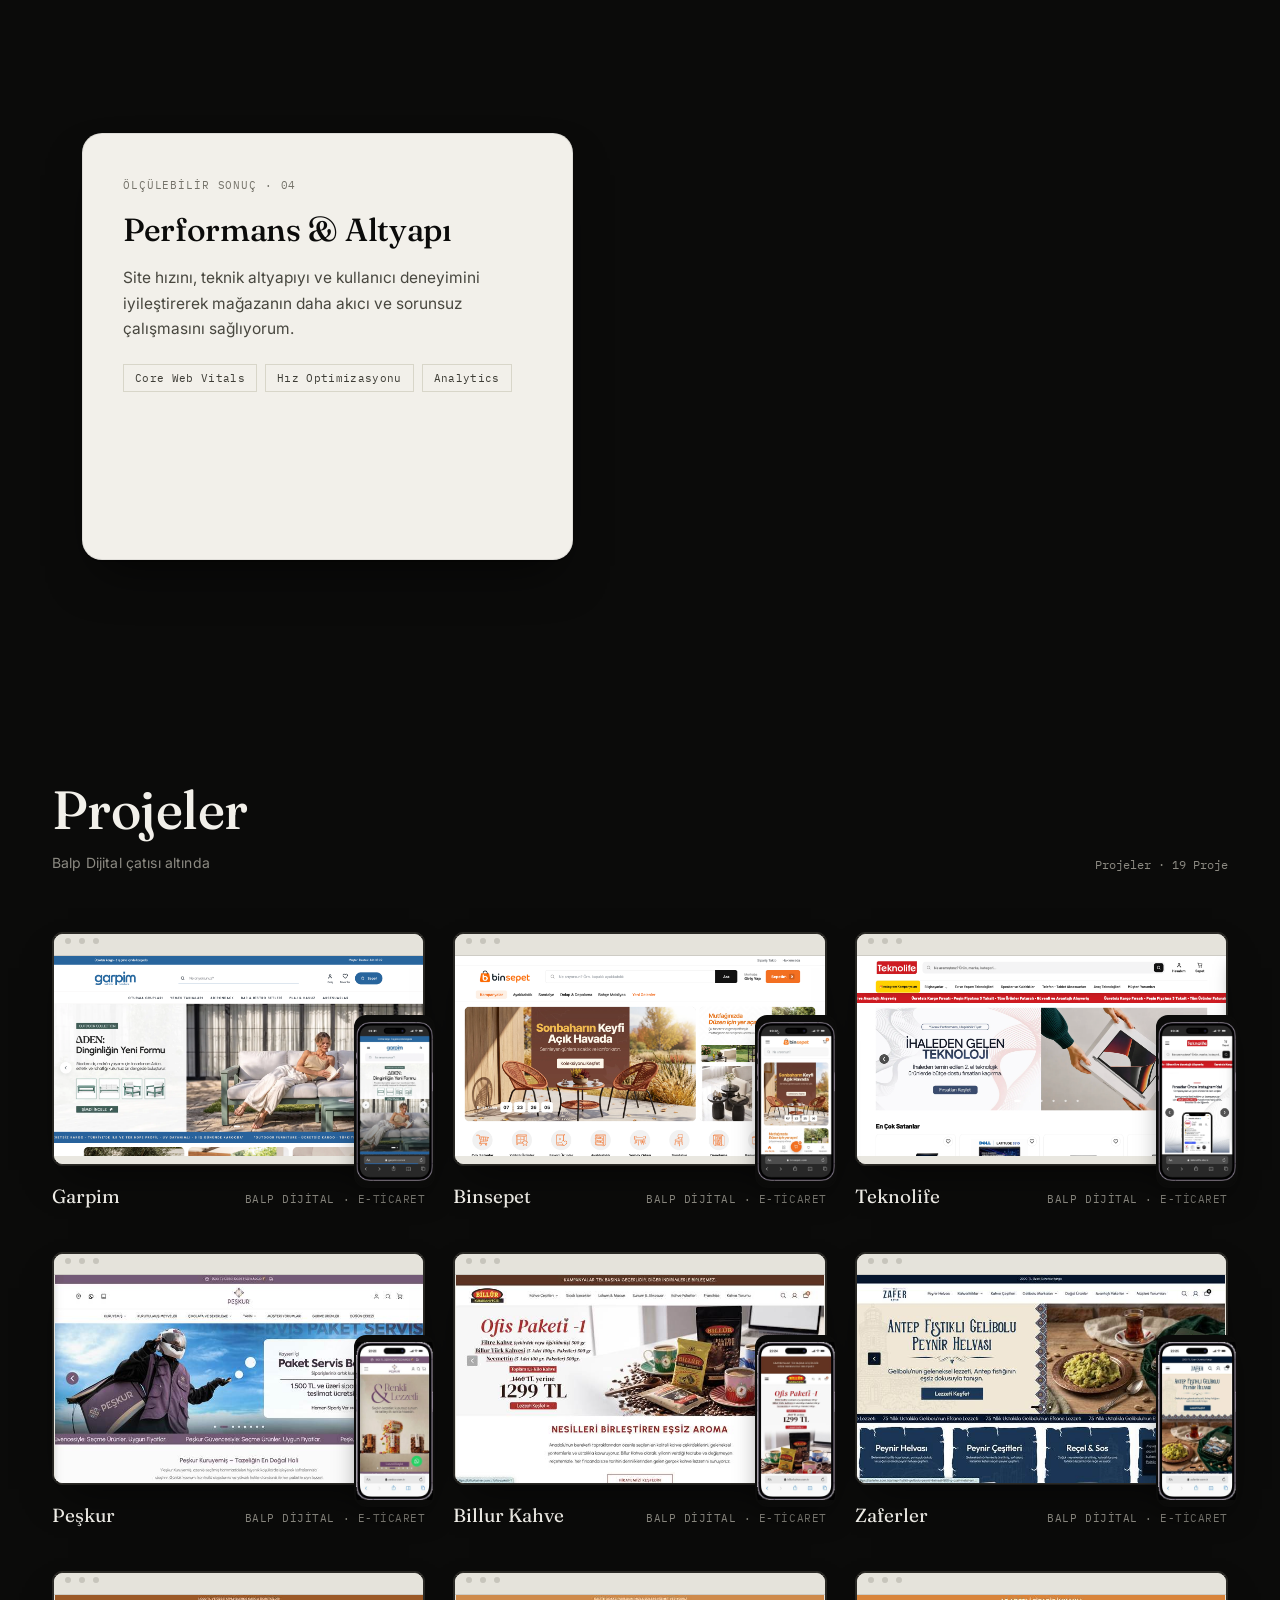
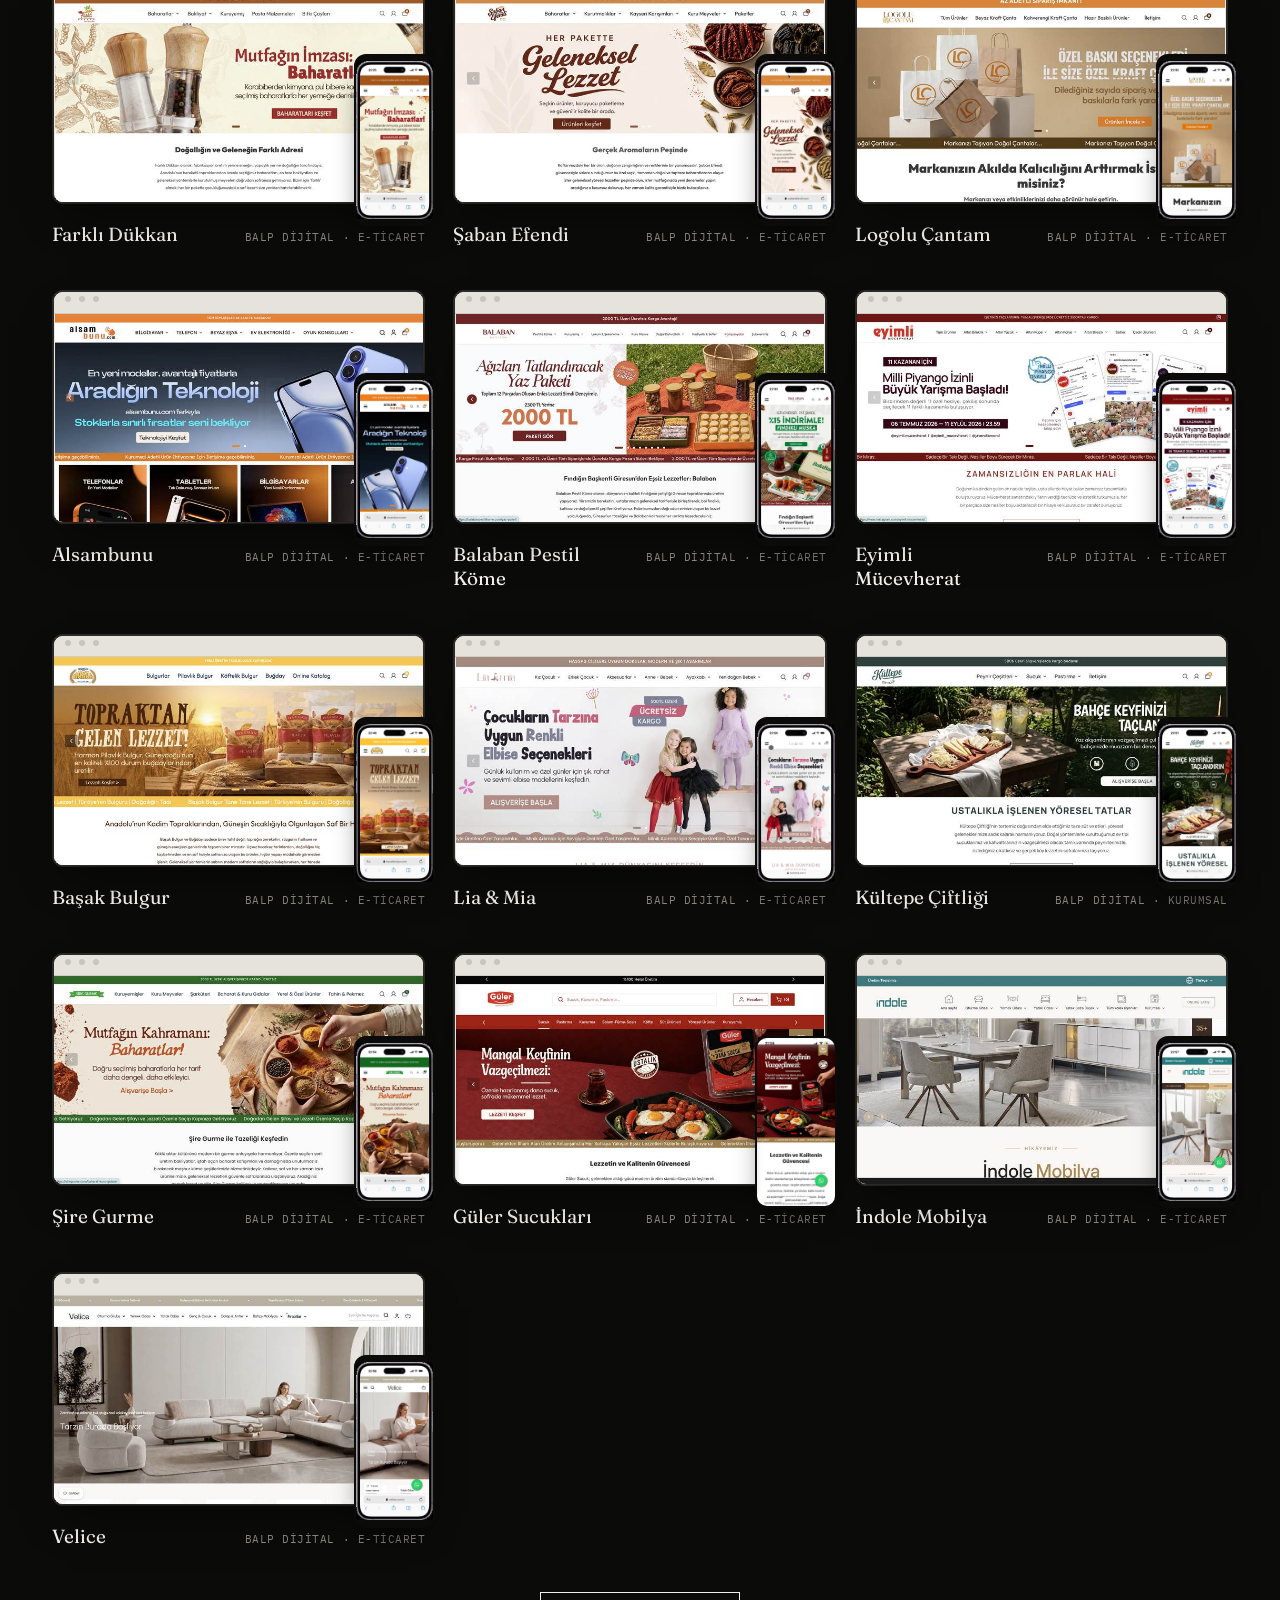
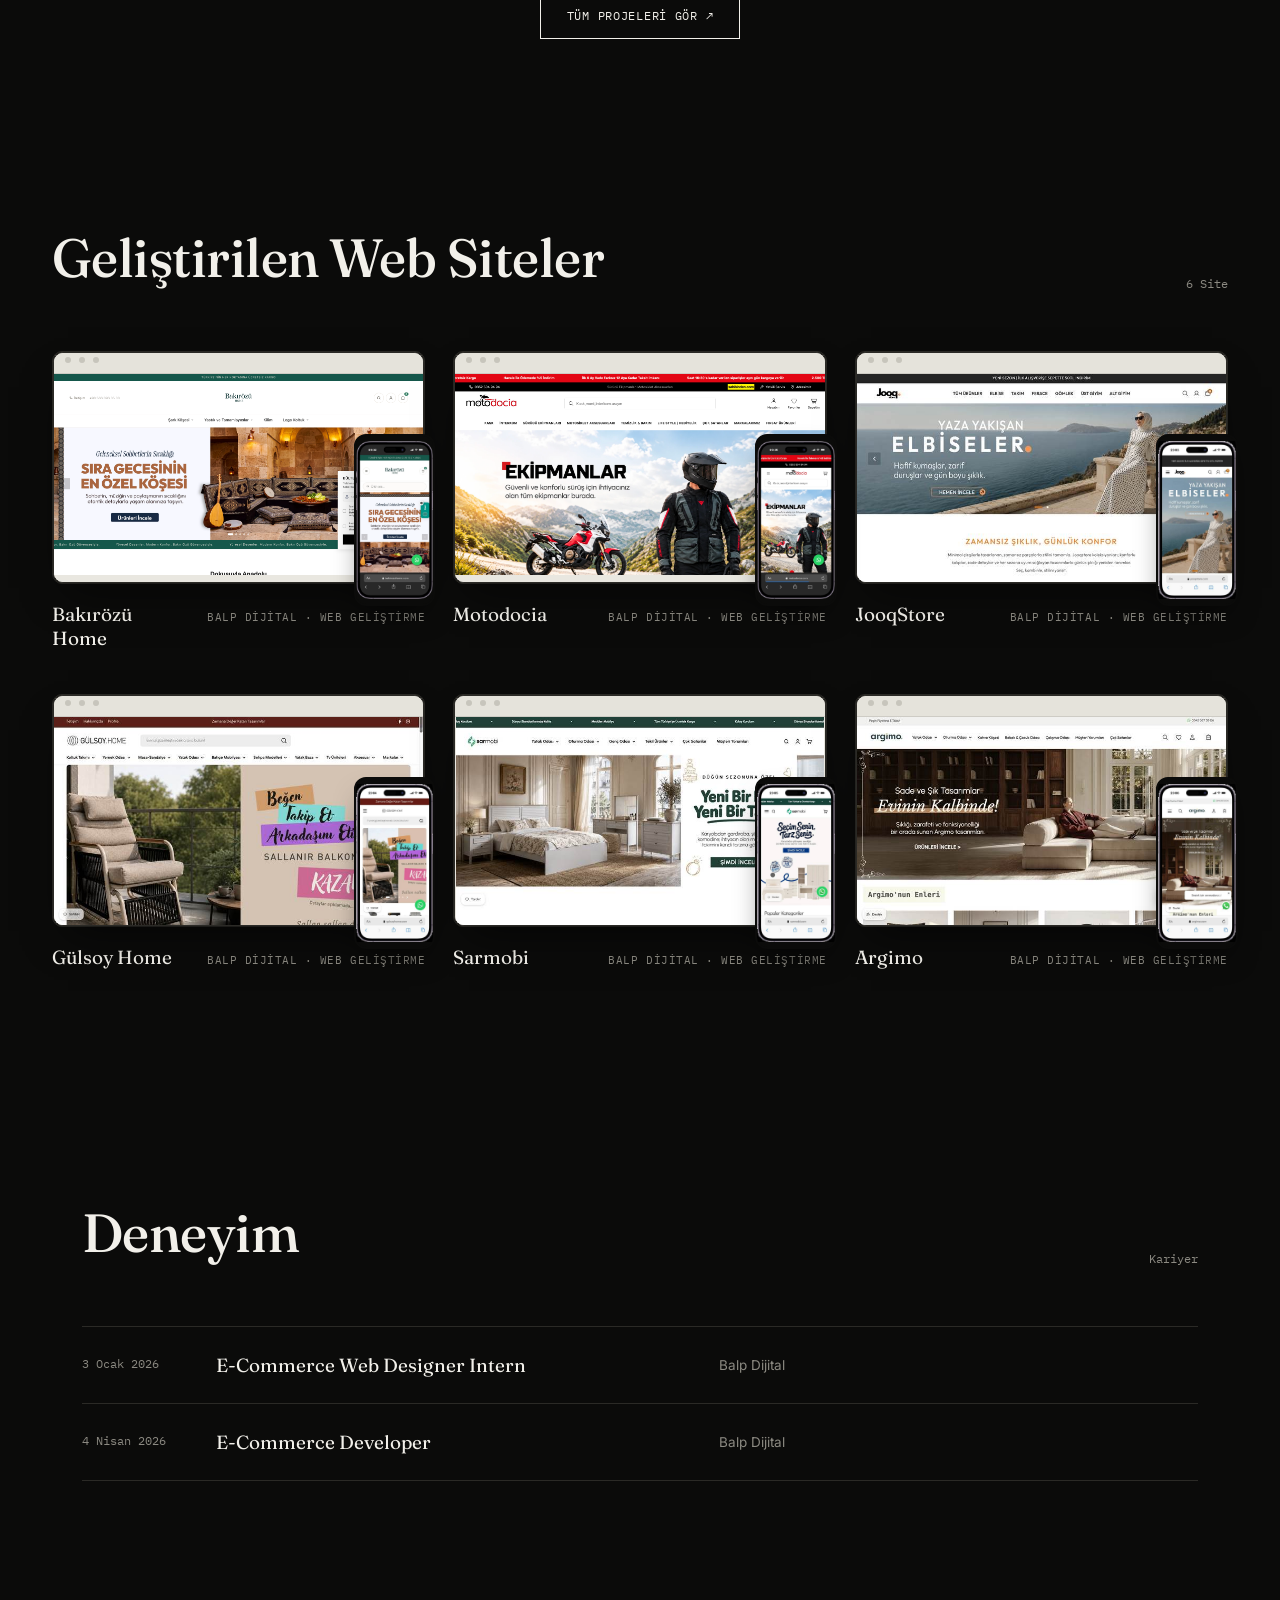
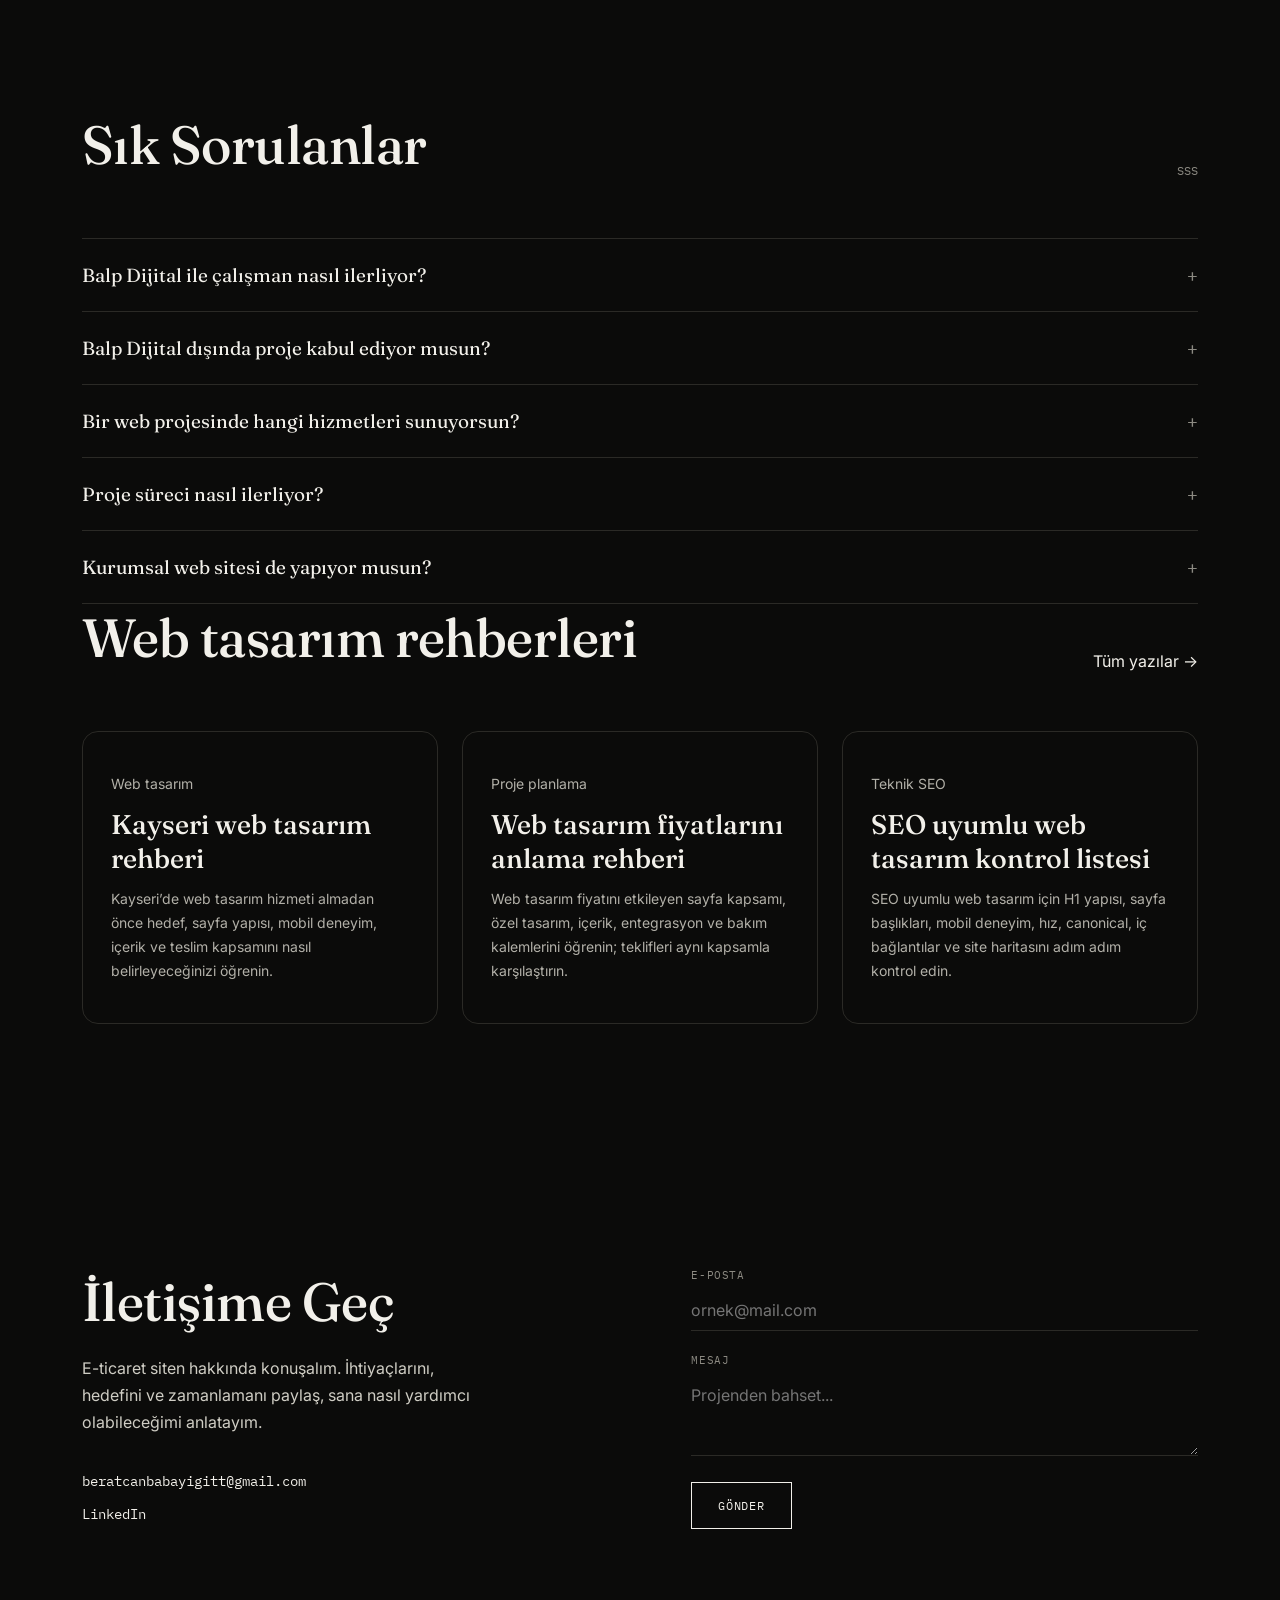
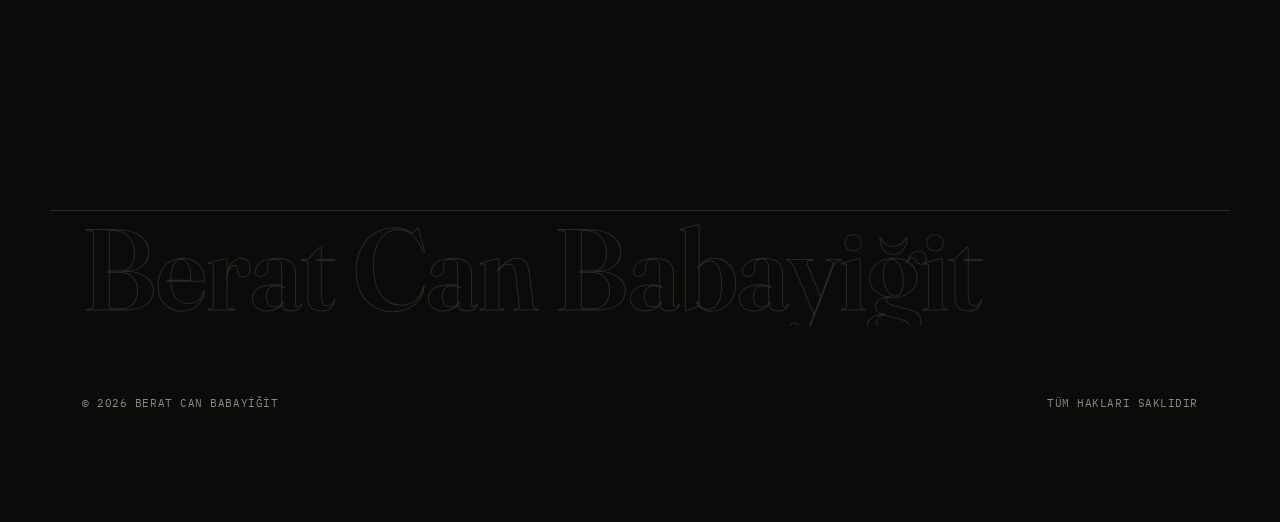
